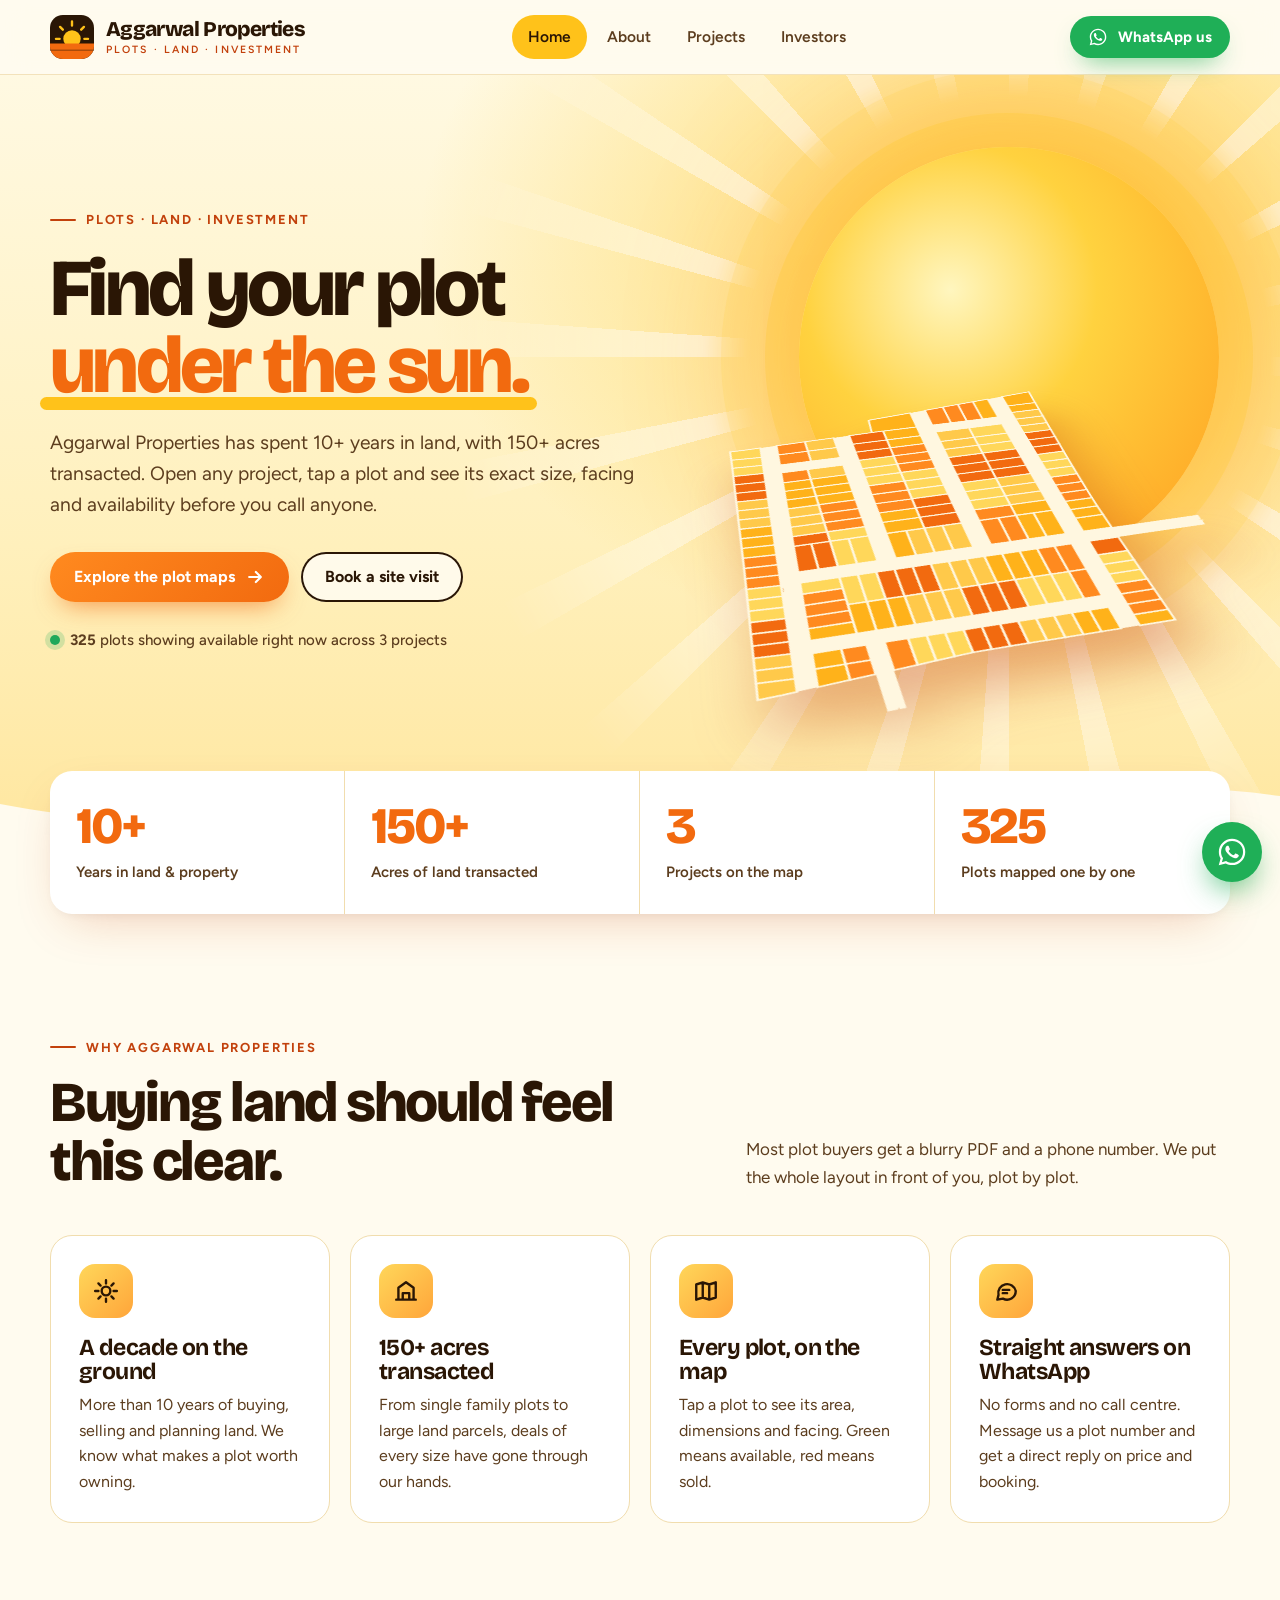
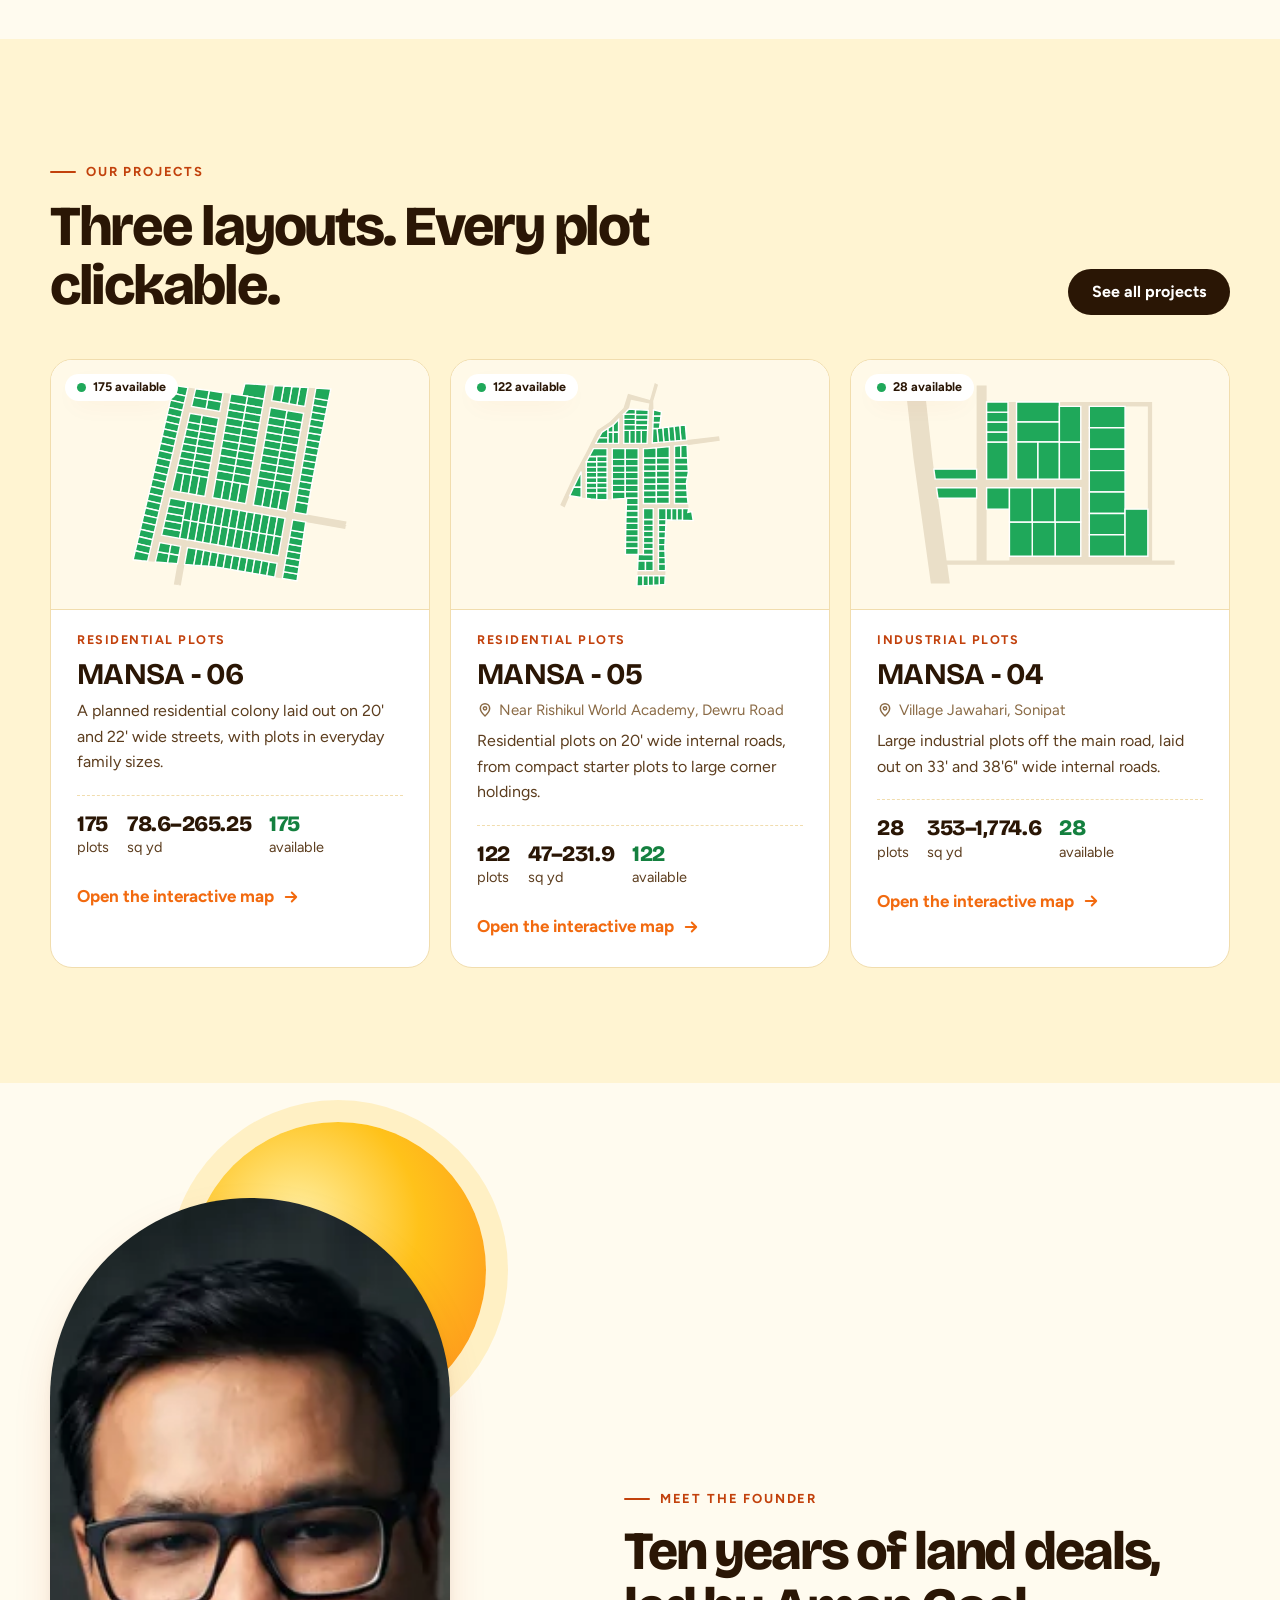
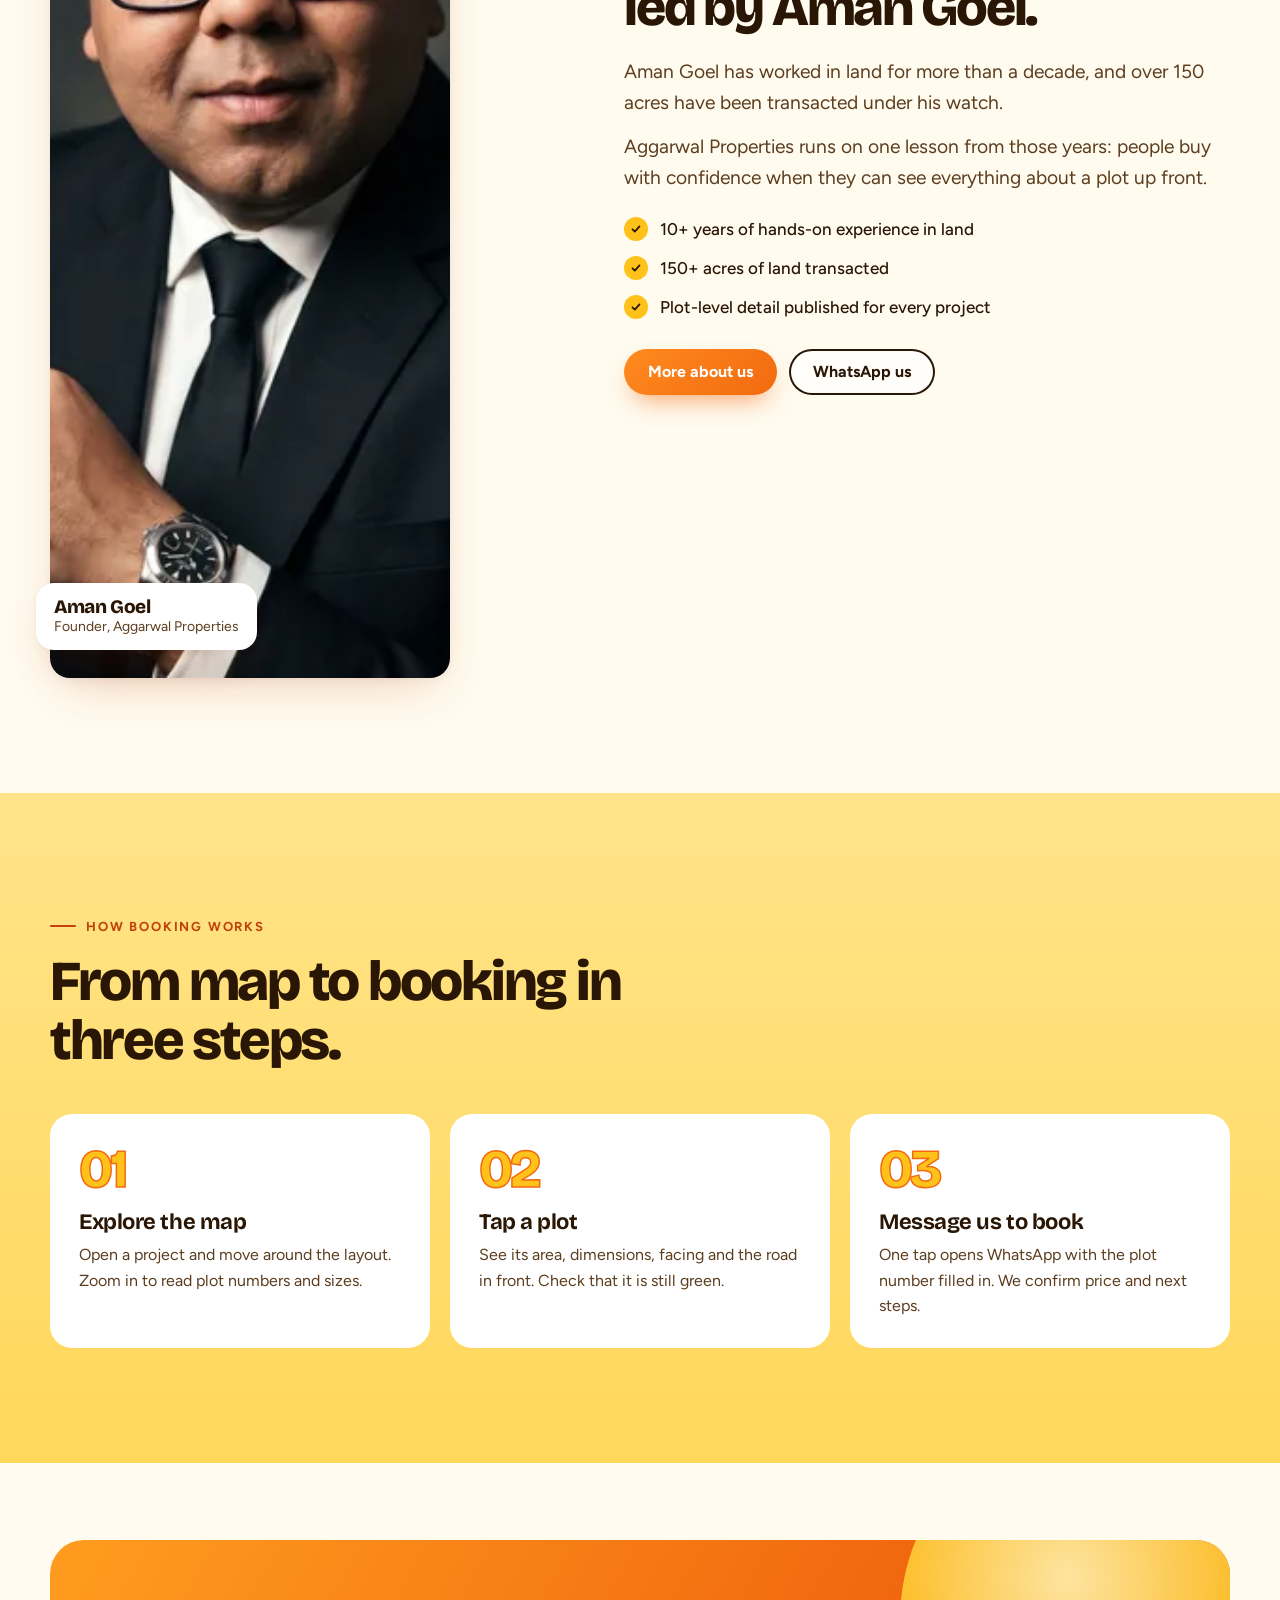
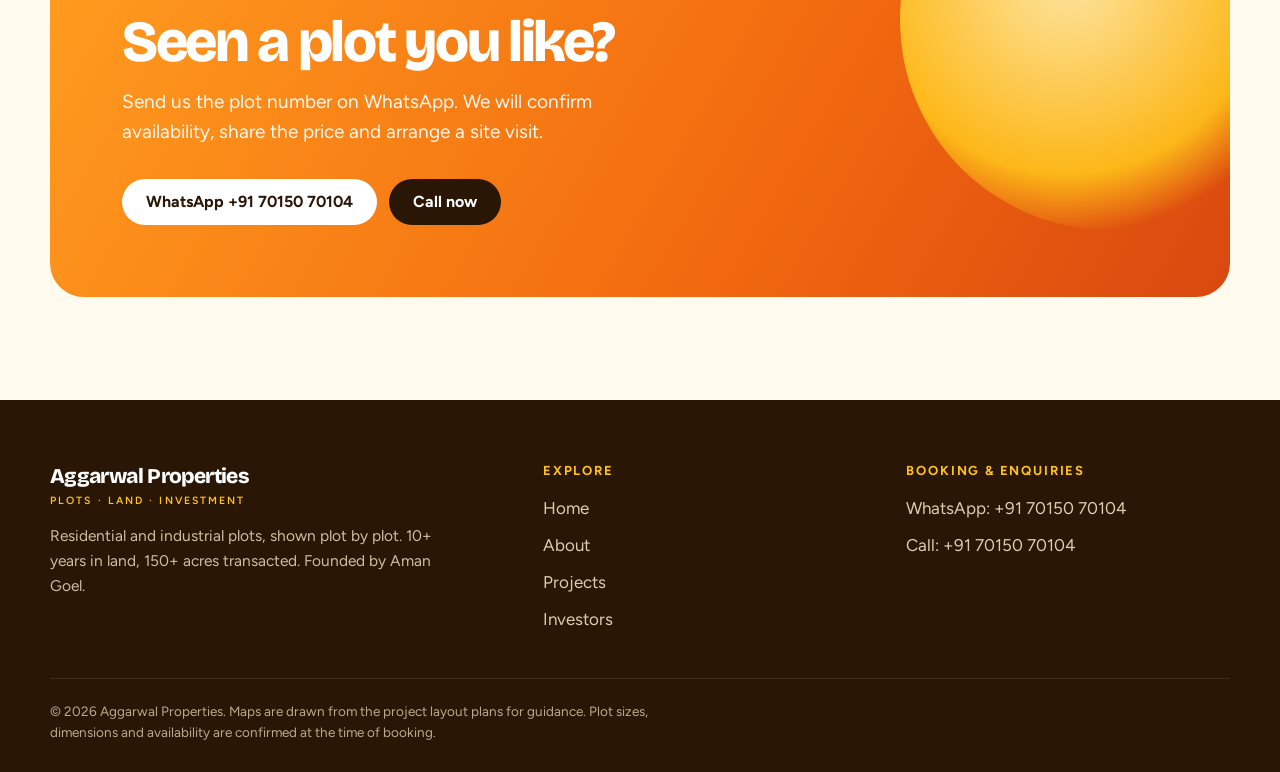
==== index.html @ f1753a27 "Add a CMS for marking plots sold or available The sold list moves from data/status.js to data/status" ====
<!doctype html>
<html lang="en" class="no-js">
<head>
<meta charset="utf-8">
<meta name="viewport" content="width=device-width, initial-scale=1">
<title>Aggarwal Properties — Plots &amp; Land | 10+ Years, 150+ Acres Transacted</title>
<meta name="description" content="Aggarwal Properties, founded by Aman Goel: 10+ years in land and 150+ acres transacted. Explore residential and industrial plots on live interactive maps and book on WhatsApp.">
<link rel="canonical" href="https://zeus-shourya.github.io/aggarwal-properties/">
<meta property="og:type" content="website">
<meta property="og:site_name" content="Aggarwal Properties">
<meta property="og:title" content="Aggarwal Properties — Plots &amp; Land">
<meta property="og:description" content="10+ years in land. 150+ acres transacted. See every plot on an interactive map — green is available, red is sold.">
<meta property="og:url" content="https://zeus-shourya.github.io/aggarwal-properties/">
<meta property="og:image" content="https://zeus-shourya.github.io/aggarwal-properties/assets/img/og.png">
<meta name="twitter:card" content="summary_large_image">
<meta name="theme-color" content="#FFC21A">
<link rel="icon" href="assets/img/favicon.svg" type="image/svg+xml">
<link rel="preconnect" href="https://fonts.googleapis.com">
<link rel="preconnect" href="https://fonts.gstatic.com" crossorigin>
<link href="https://fonts.googleapis.com/css2?family=Bricolage+Grotesque:opsz,wght@12..96,500..800&family=Figtree:wght@400..800&display=swap" rel="stylesheet">
<link rel="stylesheet" href="assets/css/site.css">
<script type="application/ld+json">
{"@context":"https://schema.org","@type":"RealEstateAgent","name":"Aggarwal Properties","url":"https://zeus-shourya.github.io/aggarwal-properties/","image":"https://zeus-shourya.github.io/aggarwal-properties/assets/img/og.png","telephone":"+917015070104","founder":{"@type":"Person","name":"Aman Goel"},"description":"Residential and industrial plots and land. 10+ years of experience, 150+ acres transacted."}
</script>
</head>
<body>

<header class="site-header">
  <div class="wrap nav">
    <a class="brand" href="index.html" aria-label="Aggarwal Properties — home">
      <svg viewBox="0 0 48 48" aria-hidden="true"><rect width="48" height="48" rx="14" fill="#2A1605"/><g stroke="#FFC21A" stroke-width="2.6" stroke-linecap="round"><path d="M24 7v4.500M11 13l3 3M37 13l-3 3M6.500 26h4M41.500 26h-4"/></g><circle cx="24" cy="26" r="9.500" fill="#FFC21A"/><path d="M0 31h48v3a14 14 0 0 1-14 14H14A14 14 0 0 1 0 34Z" fill="#F26A0F"/><path d="M0 38.500h48" stroke="#2A1605" stroke-width="1.600" opacity=".35"/></svg>
      <span class="brand-name">Aggarwal Properties<small>Plots &middot; Land &middot; Investment</small></span>
    </a>
    <ul class="nav-links" id="nav-links">
      <li><a href="index.html" aria-current="page">Home</a></li>
      <li><a href="about.html">About</a></li>
      <li><a href="projects.html">Projects</a></li>
      <li><a href="investors.html">Investors</a></li>
    </ul>
    <div class="nav-cta">
      <a class="btn btn-wa btn-sm" href="https://wa.me/917015070104" data-wa="Hi Aggarwal Properties, I would like to know more about your plots.">
        <span class="ico" data-icon="wa"></span>
        <span>WhatsApp<span class="long"> us</span></span>
      </a>
      <button class="nav-toggle" type="button" aria-label="Menu" aria-expanded="false" aria-controls="nav-links"><span></span></button>
    </div>
  </div>
</header>

<main>

<section class="hero">
  <div class="wrap hero-grid">
    <div>
      <span class="eyebrow">Plots &middot; Land &middot; Investment</span>
      <h1>Find your plot <em>under the sun.</em></h1>
      <p class="lead">Aggarwal Properties has spent 10+ years in land, with 150+ acres transacted. Open any project, tap a plot and see its exact size, facing and availability before you call anyone.</p>
      <div class="hero-actions">
        <a class="btn btn-sun" href="projects.html">Explore the plot maps
          <svg viewBox="0 0 24 24" fill="none" stroke="currentColor" stroke-width="2.6" stroke-linecap="round" stroke-linejoin="round" aria-hidden="true"><path d="M5 12h14M13 6l6 6-6 6"/></svg></a>
        <a class="btn btn-ghost" href="https://wa.me/917015070104" data-wa="Hi Aggarwal Properties, I would like to book a site visit.">Book a site visit</a>
      </div>
      <p class="hero-note"><i></i><span><b data-ap="available">325</b> plots showing available right now across <span data-ap="projects">3</span> projects</span></p>
    </div>
    <div class="hero-art" aria-hidden="true">
      <div class="sun"></div>
      <div class="land"><div class="land-tilt"><svg data-thumb="p1" data-tint></svg></div></div>
    </div>
  </div>
  <svg class="hero-wave" viewBox="0 0 1440 70" preserveAspectRatio="none" aria-hidden="true"><path fill="currentColor" d="M0 38c180 30 420 34 720 10S1260 8 1440 30v40H0Z"/></svg>
</section>

<section class="stats">
  <div class="wrap">
    <div class="stats-card reveal">
      <div class="stat"><b data-count="10" data-suffix="+">10+</b><span>Years in land &amp; property</span></div>
      <div class="stat"><b data-count="150" data-suffix="+">150+</b><span>Acres of land transacted</span></div>
      <div class="stat"><b data-ap="projects" data-count="3">3</b><span>Projects on the map</span></div>
      <div class="stat"><b data-ap="plots" data-count="325">325</b><span>Plots mapped one by one</span></div>
    </div>
  </div>
</section>

<section class="section">
  <div class="wrap">
    <div class="section-head reveal">
      <div><span class="eyebrow">Why Aggarwal Properties</span><h2>Buying land should feel this clear.</h2></div>
      <p>Most plot buyers get a blurry PDF and a phone number. We put the whole layout in front of you, plot by plot.</p>
    </div>
    <div class="cards cards-4">
      <article class="card reveal">
        <div class="icon"><svg viewBox="0 0 24 24" fill="none" stroke="currentColor" stroke-width="2.2" stroke-linecap="round" stroke-linejoin="round"><circle cx="12" cy="12" r="4"/><path d="M12 2v3M12 19v3M2 12h3M19 12h3M5 5l2 2M17 17l2 2M19 5l-2 2M7 17l-2 2"/></svg></div>
        <h3>A decade on the ground</h3>
        <p>More than 10 years of buying, selling and planning land. We know what makes a plot worth owning.</p>
      </article>
      <article class="card reveal">
        <div class="icon"><svg viewBox="0 0 24 24" fill="none" stroke="currentColor" stroke-width="2.2" stroke-linecap="round" stroke-linejoin="round"><path d="M3 20h18M5 20V9l7-5 7 5v11M9 20v-6h6v6"/></svg></div>
        <h3>150+ acres transacted</h3>
        <p>From single family plots to large land parcels, deals of every size have gone through our hands.</p>
      </article>
      <article class="card reveal">
        <div class="icon"><svg viewBox="0 0 24 24" fill="none" stroke="currentColor" stroke-width="2.2" stroke-linecap="round" stroke-linejoin="round"><path d="M3 6l6-2 6 2 6-2v14l-6 2-6-2-6 2zM9 4v14M15 6v14"/></svg></div>
        <h3>Every plot, on the map</h3>
        <p>Tap a plot to see its area, dimensions and facing. Green means available, red means sold.</p>
      </article>
      <article class="card reveal">
        <div class="icon"><svg viewBox="0 0 24 24" fill="none" stroke="currentColor" stroke-width="2.2" stroke-linecap="round" stroke-linejoin="round"><path d="M21 12a8 8 0 0 1-11.800 7L4 20l1.100-4.400A8 8 0 1 1 21 12Z"/><path d="M9 11h6M9 14h4"/></svg></div>
        <h3>Straight answers on WhatsApp</h3>
        <p>No forms and no call centre. Message us a plot number and get a direct reply on price and booking.</p>
      </article>
    </div>
  </div>
</section>

<section class="section band-cream" id="projects">
  <div class="wrap">
    <div class="section-head reveal">
      <div><span class="eyebrow">Our projects</span><h2>Three layouts. Every plot clickable.</h2></div>
      <a class="btn btn-ink" href="projects.html">See all projects</a>
    </div>
    <div class="cards cards-3" data-project-cards>
      <noscript><p>Please enable JavaScript to see the project maps, or <a href="https://wa.me/917015070104">message us on WhatsApp</a>.</p></noscript>
    </div>
  </div>
</section>

<section class="section">
  <div class="wrap founder">
    <div class="portrait reveal">
      <img src="assets/img/founder.webp" srcset="assets/img/founder-480.webp 480w, assets/img/founder.webp 900w" sizes="(max-width: 860px) 86vw, 440px" width="900" height="1080" alt="Aman Goel, founder of Aggarwal Properties" loading="lazy">
      <div class="portrait-tag"><b>Aman Goel</b>Founder, Aggarwal Properties</div>
    </div>
    <div class="reveal">
      <span class="eyebrow">Meet the founder</span>
      <h2>Ten years of land deals, led by Aman Goel.</h2>
      <p class="lead">Aman Goel has worked in land for more than a decade, and over 150 acres have been transacted under his watch.</p>
      <p class="lead" style="margin-top:14px">Aggarwal Properties runs on one lesson from those years: people buy with confidence when they can see everything about a plot up front.</p>
      <ul class="ticks">
        <li>10+ years of hands-on experience in land</li>
        <li>150+ acres of land transacted</li>
        <li>Plot-level detail published for every project</li>
      </ul>
      <div class="hero-actions">
        <a class="btn btn-sun" href="about.html">More about us</a>
        <a class="btn btn-ghost" href="https://wa.me/917015070104" data-wa="Hi Aggarwal Properties, I would like to talk about buying a plot.">WhatsApp us</a>
      </div>
    </div>
  </div>
</section>

<section class="section band-sun">
  <div class="wrap">
    <div class="section-head reveal">
      <div><span class="eyebrow">How booking works</span><h2>From map to booking in three steps.</h2></div>
    </div>
    <div class="steps">
      <div class="step reveal"><h3>Explore the map</h3><p>Open a project and move around the layout. Zoom in to read plot numbers and sizes.</p></div>
      <div class="step reveal"><h3>Tap a plot</h3><p>See its area, dimensions, facing and the road in front. Check that it is still green.</p></div>
      <div class="step reveal"><h3>Message us to book</h3><p>One tap opens WhatsApp with the plot number filled in. We confirm price and next steps.</p></div>
    </div>
  </div>
</section>

<section class="section-tight" style="padding-bottom:0">
  <div class="wrap">
    <div class="cta reveal">
      <h2>Seen a plot you like?</h2>
      <p>Send us the plot number on WhatsApp. We will confirm availability, share the price and arrange a site visit.</p>
      <div class="hero-actions">
        <a class="btn btn-ghost" href="https://wa.me/917015070104" data-wa="Hi Aggarwal Properties, I would like to enquire about booking a plot.">WhatsApp +91 70150 70104</a>
        <a class="btn btn-ink" href="tel:+917015070104">Call now</a>
      </div>
    </div>
  </div>
</section>

</main>

<footer class="site-footer">
  <div class="wrap">
    <div class="foot">
      <div>
        <span class="brand-name">Aggarwal Properties<small>Plots &middot; Land &middot; Investment</small></span>
        <p>Residential and industrial plots, shown plot by plot. 10+ years in land, 150+ acres transacted. Founded by Aman Goel.</p>
      </div>
      <div>
        <h4>Explore</h4>
        <ul>
          <li><a href="index.html">Home</a></li>
          <li><a href="about.html">About</a></li>
          <li><a href="projects.html">Projects</a></li>
          <li><a href="investors.html">Investors</a></li>
        </ul>
      </div>
      <div>
        <h4>Booking &amp; enquiries</h4>
        <ul>
          <li><a href="https://wa.me/917015070104" data-wa="">WhatsApp: +91 70150 70104</a></li>
          <li><a href="tel:+917015070104">Call: +91 70150 70104</a></li>
        </ul>
      </div>
    </div>
    <div class="legal">
      <p>&copy; <span data-year>2026</span> Aggarwal Properties. Maps are drawn from the project layout plans for guidance. Plot sizes, dimensions and availability are confirmed at the time of booking.</p>
    </div>
  </div>
</footer>

<a class="wa-float" href="https://wa.me/917015070104" data-wa="Hi Aggarwal Properties, I would like to enquire about a plot." aria-label="Chat on WhatsApp">
  <span class="ico" data-icon="wa"></span>
</a>

<script src="data/projects.js"></script>
<script src="assets/js/plots-data.js"></script>
<script src="assets/js/plotmap.js"></script>
<script src="assets/js/site.js"></script>
</body>
</html>
---- assets/css/site.css ----
/* Aggarwal Properties — sun theme
   Display: Bricolage Grotesque · Text: Figtree */

:root {
  --cream: #FFFBEF;
  --cream-2: #FFF4D2;
  --sun-200: #FFE48A;
  --sun-300: #FFD75A;
  --sun-400: #FFC21A;
  --orange-400: #FFA53A;
  --orange-500: #FF8A1F;
  --orange-600: #F26A0F;
  --ember: #C2410C;
  --ink: #2A1605;
  --ink-2: #5C3D1E;
  --ink-3: #8A6A45;
  --line: #F1DDAE;
  --white: #fff;
  --avail: #1FA85A;
  --avail-dark: #14803F;
  --sold: #E5484D;
  --sold-dark: #B4282D;
  --wa: #1FAF57;
  --radius: 22px;
  --radius-sm: 14px;
  --shadow: 0 18px 50px -18px rgba(194, 65, 12, .28), 0 4px 14px -6px rgba(42, 22, 5, .10);
  --shadow-sm: 0 8px 24px -12px rgba(194, 65, 12, .25);
  --display: "Bricolage Grotesque", "Trebuchet MS", system-ui, sans-serif;
  --text: "Figtree", system-ui, -apple-system, "Segoe UI", sans-serif;
  --wrap: 1180px;
}

*, *::before, *::after { box-sizing: border-box; }
html { scroll-behavior: smooth; -webkit-text-size-adjust: 100%; }
body {
  margin: 0; background: var(--cream); color: var(--ink);
  font: 400 17px/1.6 var(--text); -webkit-font-smoothing: antialiased;
}
img, svg { display: block; max-width: 100%; }
a { color: inherit; }
h1, h2, h3, h4 { font-family: var(--display); line-height: 1.05; margin: 0; letter-spacing: -.02em; font-weight: 700; }
p { margin: 0; }
button { font: inherit; color: inherit; cursor: pointer; }
:focus-visible { outline: 3px solid var(--ember); outline-offset: 3px; border-radius: 6px; }

.wrap { width: min(var(--wrap), 100% - 40px); margin-inline: auto; }
.eyebrow {
  display: inline-flex; align-items: center; gap: 10px; font: 700 13px/1 var(--text);
  letter-spacing: .14em; text-transform: uppercase; color: var(--ember);
}
.eyebrow::before { content: ""; width: 26px; height: 2px; background: currentColor; border-radius: 2px; }
.lead { font-size: clamp(18px, 1.5vw, 20px); color: var(--ink-2); max-width: 58ch; }
.muted { color: var(--ink-3); }

/* ── buttons ── */
.btn {
  display: inline-flex; align-items: center; justify-content: center; gap: 10px;
  padding: 15px 24px; border-radius: 999px; border: 0; text-decoration: none;
  font: 700 16px/1 var(--text); transition: transform .18s ease, box-shadow .18s ease, background .18s ease;
  white-space: nowrap;
}
.btn svg { width: 20px; height: 20px; flex: none; }
.btn:hover { transform: translateY(-2px); }
.btn-sun { background: linear-gradient(135deg, var(--orange-500), var(--orange-600)); color: #fff; box-shadow: 0 12px 26px -10px rgba(242, 106, 15, .7); }
.btn-sun:hover { box-shadow: 0 16px 30px -10px rgba(242, 106, 15, .8); }
.btn-wa { background: var(--wa); color: #fff; box-shadow: 0 12px 26px -12px rgba(31, 175, 87, .8); }
.btn-ghost { background: rgba(255, 255, 255, .7); color: var(--ink); box-shadow: inset 0 0 0 2px var(--ink); }
.btn-ghost:hover { background: #fff; }
.btn-ink { background: var(--ink); color: #fff; }
.btn-sm { padding: 11px 18px; font-size: 15px; }
.btn-block { width: 100%; }

/* ── header ── */
.site-header {
  position: sticky; top: 0; z-index: 50; background: rgba(255, 251, 239, .86);
  backdrop-filter: saturate(1.4) blur(14px); -webkit-backdrop-filter: saturate(1.4) blur(14px);
  border-bottom: 1px solid rgba(241, 221, 174, .8);
}
.nav { display: flex; align-items: center; justify-content: space-between; height: 74px; gap: 20px; }
.brand { display: flex; align-items: center; gap: 12px; text-decoration: none; }
.brand svg { width: 44px; height: 44px; flex: none; }
.brand-name { font: 800 21px/1 var(--display); letter-spacing: -.03em; }
.brand-name small { display: block; font: 600 10.5px/1 var(--text); letter-spacing: .2em; text-transform: uppercase; color: var(--ember); margin-top: 5px; }
.nav-links { display: flex; align-items: center; gap: 4px; list-style: none; margin: 0; padding: 0; }
.nav-links a {
  display: block; padding: 10px 16px; border-radius: 999px; text-decoration: none;
  font-weight: 600; font-size: 15.5px; color: var(--ink-2); transition: background .15s, color .15s;
}
.nav-links a:hover { background: var(--cream-2); color: var(--ink); }
.nav-links a[aria-current="page"] { background: var(--sun-400); color: var(--ink); }
.nav-cta { display: flex; align-items: center; gap: 10px; }
.nav-toggle { display: none; width: 46px; height: 46px; border-radius: 14px; border: 0; background: var(--cream-2); align-items: center; justify-content: center; }
.nav-toggle span, .nav-toggle span::before, .nav-toggle span::after { display: block; width: 20px; height: 2.5px; border-radius: 2px; background: var(--ink); position: relative; transition: transform .2s, opacity .2s; }
.nav-toggle span::before, .nav-toggle span::after { content: ""; position: absolute; left: 0; }
.nav-toggle span::before { top: -6.5px; } .nav-toggle span::after { top: 6.5px; }
.nav-open .nav-toggle span { background: transparent; }
.nav-open .nav-toggle span::before { transform: translateY(6.5px) rotate(45deg); }
.nav-open .nav-toggle span::after { transform: translateY(-6.5px) rotate(-45deg); }

@media (max-width: 860px) {
  .nav-toggle { display: inline-flex; }
  .nav-cta .btn span.long { display: none; }
  .nav-links {
    position: absolute; left: 0; right: 0; top: 74px; flex-direction: column; align-items: stretch; gap: 4px;
    background: var(--cream); padding: 12px 20px 22px; border-bottom: 1px solid var(--line);
    box-shadow: 0 30px 40px -30px rgba(42, 22, 5, .35); display: none;
  }
  .nav-open .nav-links { display: flex; }
  .nav-links a { padding: 14px 16px; font-size: 18px; }
}

@media (max-width: 520px) {
  .nav { height: 66px; gap: 10px; }
  .nav-links { top: 66px; }
  .brand { gap: 9px; min-width: 0; }
  .brand svg { width: 38px; height: 38px; }
  .brand-name { font-size: 17px; white-space: nowrap; }
  .brand-name small { display: none; }
  .nav-cta { gap: 8px; }
  .nav-cta .btn { padding: 0; width: 44px; height: 44px; }
  .nav-cta .btn > span { display: none; }
  .nav-toggle { width: 44px; height: 44px; }
}

/* ── hero ── */
.hero {
  position: relative; overflow: hidden; isolation: isolate;
  background:
    radial-gradient(900px 620px at 82% 22%, rgba(255, 215, 90, .95) 0%, rgba(255, 215, 90, .45) 38%, rgba(255, 215, 90, 0) 70%),
    linear-gradient(180deg, #FFF9E2 0%, #FFF0BC 62%, #FFE7A0 100%);
}
.hero-grid { display: grid; grid-template-columns: 1.02fr .98fr; gap: 30px; align-items: center; padding: 64px 0 120px; min-height: min(760px, 92vh); }
.hero h1 { font-size: clamp(44px, 6.3vw, 88px); font-weight: 800; letter-spacing: -.045em; line-height: .95; margin: 22px 0 24px; }
.hero h1 em { font-style: normal; color: var(--orange-600); position: relative; white-space: nowrap; }
.hero h1 em::after { content: ""; position: absolute; left: -2%; right: -2%; bottom: .04em; height: .16em; background: var(--sun-400); border-radius: 99px; z-index: -1; }
.hero-actions { display: flex; flex-wrap: wrap; gap: 12px; margin-top: 32px; }
.hero-note { display: flex; align-items: center; gap: 10px; margin-top: 26px; font-size: 15px; color: var(--ink-2); font-weight: 500; }
.hero-note i { width: 10px; height: 10px; border-radius: 50%; background: var(--avail); box-shadow: 0 0 0 5px rgba(31, 168, 90, .2); flex: none; }

.hero-art { position: relative; height: 560px; }
.sun {
  position: absolute; right: 2%; top: 0; width: min(420px, 78%); aspect-ratio: 1; border-radius: 50%;
  background: radial-gradient(circle at 36% 34%, #FFF6BF 0%, #FFD23F 38%, #FF9D1F 100%);
  box-shadow: 0 0 0 34px rgba(255, 194, 26, .22), 0 0 0 78px rgba(255, 194, 26, .12), 0 0 140px 30px rgba(255, 138, 31, .45);
}
.sun::before {
  content: ""; position: absolute; inset: -85%; border-radius: 50%; z-index: -1;
  background: repeating-conic-gradient(from 0deg, rgba(255, 255, 255, .55) 0 4deg, rgba(255, 255, 255, 0) 4deg 15deg);
  -webkit-mask: radial-gradient(circle closest-side, transparent 0 46%, #000 54%, transparent 100%);
          mask: radial-gradient(circle closest-side, transparent 0 46%, #000 54%, transparent 100%);
  animation: spin 120s linear infinite;
}
@keyframes spin { to { transform: rotate(360deg); } }
.land {
  position: absolute; left: -12%; right: -10%; bottom: -70px; height: 500px; perspective: 1300px; pointer-events: none;
}
.land-tilt {
  position: absolute; inset: 0; transform: rotateX(56deg) rotateZ(-24deg); transform-style: preserve-3d;
  filter: drop-shadow(0 50px 30px rgba(194, 65, 12, .35));
  animation: float 9s ease-in-out infinite;
}
@keyframes float { 50% { transform: rotateX(56deg) rotateZ(-24deg) translateZ(18px); } }
.land svg { width: 100%; height: 100%; overflow: visible; }
.land .road { fill: #FFF7E0; }
.land .plot { stroke: #FFF7E0; stroke-width: 2.2; }
.land .t0 { fill: #FFB21A; } .land .t1 { fill: #FF8A1F; } .land .t2 { fill: #FFD75A; } .land .t3 { fill: #F26A0F; } .land .t4 { fill: #FFC94A; }

.hero-wave { position: absolute; left: 0; right: 0; bottom: -1px; height: 70px; width: 100%; color: var(--cream); }

@media (max-width: 960px) {
  .hero-grid { grid-template-columns: 1fr; padding: 44px 0 90px; min-height: 0; gap: 0; }
  .hero-art { height: 330px; margin-top: 26px; }
  .sun { width: 250px; right: 6%; }
  .land { height: 250px; left: -8%; right: -8%; }
}

/* ── stats ── */
.stats { position: relative; z-index: 2; margin-top: -64px; }
.stats-card {
  display: grid; grid-template-columns: repeat(4, 1fr); background: #fff; border-radius: var(--radius);
  box-shadow: var(--shadow); overflow: hidden;
}
.stat { padding: 30px 26px; border-right: 1px solid var(--line); }
.stat:last-child { border-right: 0; }
.stat b { display: block; font: 800 clamp(34px, 4vw, 52px)/1 var(--display); letter-spacing: -.04em; color: var(--orange-600); }
.stat span { display: block; margin-top: 8px; font-weight: 600; color: var(--ink-2); font-size: 15px; }
@media (max-width: 760px) {
  .stats-card { grid-template-columns: 1fr 1fr; }
  .stat { padding: 22px 20px; }
  .stat:nth-child(2) { border-right: 0; }
  .stat:nth-child(-n+2) { border-bottom: 1px solid var(--line); }
}

/* ── sections ── */
.section { padding: clamp(70px, 9vw, 120px) 0; }
.section-tight { padding: clamp(50px, 6vw, 80px) 0; }
.section-head { display: flex; justify-content: space-between; align-items: end; gap: 30px; margin-bottom: 44px; flex-wrap: wrap; }
.section-head h2, .h2 { font-size: clamp(34px, 4.4vw, 58px); font-weight: 800; letter-spacing: -.04em; margin-top: 16px; max-width: 17ch; }
.section-head p { max-width: 44ch; color: var(--ink-2); }
.band-cream { background: var(--cream-2); }
.band-sun { background: linear-gradient(180deg, #FFE48A, #FFD75A); }

.cards { display: grid; gap: 20px; }
.cards-4 { grid-template-columns: repeat(4, 1fr); }
.cards-3 { grid-template-columns: repeat(3, 1fr); }
.cards-2 { grid-template-columns: repeat(2, 1fr); }
@media (max-width: 980px) { .cards-4 { grid-template-columns: 1fr 1fr; } .cards-3 { grid-template-columns: 1fr; } }
@media (max-width: 640px) { .cards-4, .cards-2 { grid-template-columns: 1fr; } }

.card {
  background: #fff; border-radius: var(--radius); padding: 28px; border: 1px solid var(--line);
  transition: transform .2s ease, box-shadow .2s ease;
}
.card:hover { transform: translateY(-4px); box-shadow: var(--shadow); }
.card h3 { font-size: 23px; margin: 18px 0 8px; letter-spacing: -.025em; }
.card p { color: var(--ink-2); font-size: 16px; }
.icon {
  width: 54px; height: 54px; border-radius: 16px; display: grid; place-items: center;
  background: linear-gradient(135deg, var(--sun-300), var(--orange-400)); color: var(--ink);
}
.icon svg { width: 26px; height: 26px; }

/* ── project cards ── */
.pcard { display: flex; flex-direction: column; padding: 0; overflow: hidden; text-decoration: none; }
.pcard-map { background: #FFF9E8; border-bottom: 1px solid var(--line); height: 250px; padding: 16px; position: relative; }
.pcard-map svg { width: 100%; height: 100%; }
.pcard-body { padding: 24px 26px 26px; display: flex; flex-direction: column; gap: 6px; flex: 1; }
.pcard-type { font: 700 12.5px/1 var(--text); letter-spacing: .12em; text-transform: uppercase; color: var(--ember); }
.pcard h3 { font-size: 30px; margin: 6px 0 2px; }
.pcard-loc { color: var(--ink-3); font-size: 15px; display: flex; gap: 6px; align-items: center; }
.pcard-loc svg { width: 16px; height: 16px; flex: none; }
.pcard-facts { display: flex; gap: 18px; flex-wrap: wrap; margin-top: 14px; padding-top: 16px; border-top: 1px dashed var(--line); font-size: 14.5px; color: var(--ink-2); }
.pcard-facts b { display: block; font: 800 22px/1.1 var(--display); color: var(--ink); letter-spacing: -.02em; }
.pcard-facts .ok b { color: var(--avail-dark); }
.pcard-go { margin-top: 18px; font-weight: 700; color: var(--orange-600); display: inline-flex; gap: 8px; align-items: center; }
.pcard-go svg { width: 18px; height: 18px; transition: transform .2s; }
.pcard:hover .pcard-go svg { transform: translateX(5px); }
.pill { position: absolute; top: 14px; left: 14px; background: #fff; border-radius: 999px; padding: 7px 12px; font: 700 12.5px/1 var(--text); box-shadow: var(--shadow-sm); display: flex; gap: 7px; align-items: center; }
.pill i { width: 9px; height: 9px; border-radius: 50%; background: var(--avail); }

/* ── founder ── */
.founder { display: grid; grid-template-columns: .82fr 1fr; gap: clamp(30px, 6vw, 80px); align-items: center; }
.portrait { position: relative; max-width: 400px; }
.portrait::before {
  content: ""; position: absolute; inset: -7% -9% auto auto; width: 74%; aspect-ratio: 1; border-radius: 50%;
  background: radial-gradient(circle at 36% 34%, #FFF1A8, var(--sun-400) 45%, var(--orange-500));
  box-shadow: 0 0 0 22px rgba(255, 194, 26, .2); z-index: 0;
}
.portrait img { position: relative; z-index: 1; width: 100%; aspect-ratio: 5 / 6; object-fit: cover; object-position: 50% 0; border-radius: 220px 220px var(--radius) var(--radius); box-shadow: var(--shadow); }
.portrait-tag {
  position: absolute; z-index: 2; left: -14px; bottom: 28px; background: #fff; border-radius: 18px; padding: 14px 18px;
  box-shadow: var(--shadow); font-size: 14px; color: var(--ink-2); line-height: 1.3;
}
.portrait-tag b { display: block; font: 800 19px/1.1 var(--display); color: var(--ink); letter-spacing: -.02em; }
.founder h2 { font-size: clamp(34px, 4.2vw, 54px); font-weight: 800; letter-spacing: -.04em; margin: 16px 0 20px; }
.founder p + p { margin-top: 14px; }
.founder .hero-actions { margin-top: 28px; }
.ticks { list-style: none; padding: 0; margin: 22px 0 0; display: grid; gap: 12px; }
.ticks li { display: flex; gap: 12px; align-items: flex-start; font-weight: 500; }
.ticks li::before { content: ""; flex: none; width: 24px; height: 24px; margin-top: 1px; border-radius: 50%; background: var(--sun-400) url("data:image/svg+xml,%3Csvg xmlns='http://www.w3.org/2000/svg' viewBox='0 0 24 24' fill='none' stroke='%232A1605' stroke-width='3' stroke-linecap='round' stroke-linejoin='round'%3E%3Cpath d='M6 12.5l4 4 8-9'/%3E%3C/svg%3E") center/14px no-repeat; }
@media (max-width: 860px) { .founder { grid-template-columns: 1fr; } .portrait { margin-inline: auto; width: min(360px, 86%); } }

/* ── steps ── */
.steps { display: grid; grid-template-columns: repeat(3, 1fr); gap: 20px; counter-reset: step; }
.steps.four { grid-template-columns: repeat(4, 1fr); }
.step { background: #fff; border-radius: var(--radius); padding: 28px; position: relative; border: 1px solid rgba(255, 255, 255, .6); }
.step::before { counter-increment: step; content: "0" counter(step); font: 800 54px/1 var(--display); letter-spacing: -.05em; color: var(--sun-400); -webkit-text-stroke: 1.5px var(--orange-600); }
.step h3 { font-size: 22px; margin: 14px 0 8px; }
.step p { color: var(--ink-2); font-size: 16px; }
@media (max-width: 980px) { .steps.four { grid-template-columns: 1fr 1fr; } }
@media (max-width: 760px) { .steps, .steps.four { grid-template-columns: 1fr; } }

/* ── CTA ── */
.cta {
  position: relative; overflow: hidden; border-radius: 34px; padding: clamp(40px, 6vw, 72px);
  background: linear-gradient(120deg, #FF9D1F 0%, #F26A0F 60%, #D9480F 100%); color: #fff; isolation: isolate;
}
.cta::before { content: ""; position: absolute; right: -90px; top: -130px; width: 420px; aspect-ratio: 1; border-radius: 50%; background: radial-gradient(circle at 40% 40%, #FFF3B0, #FFC21A 55%, rgba(255, 194, 26, 0) 72%); z-index: -1; opacity: .9; }
.cta h2 { font-size: clamp(32px, 4.6vw, 58px); font-weight: 800; letter-spacing: -.04em; max-width: 16ch; }
.cta p { margin-top: 14px; max-width: 46ch; font-size: 19px; opacity: .95; }
.cta .hero-actions .btn-ghost { background: #fff; box-shadow: none; }

/* ── page hero (inner pages) ── */
.page-hero {
  position: relative; overflow: hidden; padding: clamp(46px, 6vw, 84px) 0 clamp(40px, 5vw, 64px);
  background: radial-gradient(520px 420px at 92% -10%, #FFD75A 0%, rgba(255, 215, 90, .5) 45%, rgba(255, 215, 90, 0) 72%), linear-gradient(180deg, #FFF9E2, #FFF2C4);
}
.page-hero h1 { font-size: clamp(40px, 5.6vw, 76px); font-weight: 800; letter-spacing: -.045em; margin: 18px 0 18px; max-width: 16ch; }
.page-hero.compact { padding: 34px 0 30px; }
.page-hero.compact h1 { font-size: clamp(34px, 4.2vw, 54px); margin: 12px 0 10px; max-width: none; }

/* ── projects page ── */
.ptabs { display: grid; grid-template-columns: repeat(3, 1fr); gap: 12px; margin-top: 26px; }
.ptab {
  text-align: left; background: rgba(255, 255, 255, .75); border: 2px solid transparent; border-radius: 18px; padding: 16px 18px;
  transition: background .15s, border-color .15s, transform .15s; box-shadow: 0 0 0 1px var(--line);
}
.ptab:hover { transform: translateY(-2px); background: #fff; }
.ptab[aria-selected="true"] { background: #fff; border-color: var(--orange-600); box-shadow: var(--shadow-sm); }
.ptab b { display: block; font: 800 21px/1.1 var(--display); letter-spacing: -.03em; }
.ptab span { display: block; font-size: 14px; color: var(--ink-3); margin-top: 4px; }
.ptab em { font-style: normal; color: var(--avail-dark); font-weight: 700; }
@media (max-width: 640px) { .ptabs { gap: 8px; } .ptab { padding: 12px; } .ptab b { font-size: 17px; } .ptab span { font-size: 12.5px; } }

.mapwrap { display: grid; grid-template-columns: minmax(0, 1fr) 360px; gap: 20px; align-items: start; padding: 28px 0 0; }
.mapcard { background: #fff; border-radius: var(--radius); border: 1px solid var(--line); box-shadow: var(--shadow-sm); overflow: hidden; }
.maptools { display: flex; gap: 10px; align-items: center; padding: 12px 14px; border-bottom: 1px solid var(--line); flex-wrap: wrap; }
.search { position: relative; flex: 1 1 170px; max-width: 240px; }
.search input {
  width: 100%; height: 42px; border-radius: 999px; border: 1.5px solid var(--line); padding: 0 16px 0 40px; font: 500 15px var(--text);
  background: var(--cream) url("data:image/svg+xml,%3Csvg xmlns='http://www.w3.org/2000/svg' viewBox='0 0 24 24' fill='none' stroke='%238A6A45' stroke-width='2.4' stroke-linecap='round'%3E%3Ccircle cx='11' cy='11' r='7'/%3E%3Cpath d='M20 20l-3.5-3.5'/%3E%3C/svg%3E") 14px center/18px no-repeat; color: var(--ink);
}
.search input:focus { outline: 0; border-color: var(--orange-500); background-color: #fff; }
.chips { display: flex; gap: 6px; flex-wrap: wrap; }
.chip {
  height: 42px; padding: 0 15px; border-radius: 999px; border: 1.5px solid var(--line); background: #fff; font: 600 14.5px var(--text);
  display: inline-flex; align-items: center; gap: 8px; color: var(--ink-2);
}
.chip i { width: 11px; height: 11px; border-radius: 3px; }
.chip i.g { background: var(--avail); } .chip i.r { background: var(--sold); }
.chip[aria-pressed="true"] { background: var(--ink); border-color: var(--ink); color: #fff; }
.chip b { font-weight: 800; }

.stage { position: relative; height: min(70vh, 720px); background: #FFFDF6; background-image: radial-gradient(rgba(194, 65, 12, .09) 1.2px, transparent 1.3px); background-size: 22px 22px; overflow: hidden; touch-action: pan-y; cursor: grab; user-select: none; -webkit-user-select: none; }
.stage.zoomed { touch-action: none; }
.stage.dragging { cursor: grabbing; }
.stage svg { width: 100%; height: 100%; }
.vp { transform-origin: 0 0; transition: transform .32s cubic-bezier(.2, .8, .2, 1); }
.dragging .vp { transition: none; }
.road { fill: #EADFC8; }
.road-label { fill: #9B8259; font: 600 10px var(--text); letter-spacing: .06em; text-anchor: middle; dominant-baseline: central; pointer-events: none; }
.plot { stroke: #fff; stroke-width: 1.4; cursor: pointer; transition: fill .15s, opacity .2s; vector-effect: non-scaling-stroke; }
.plot.avail { fill: var(--avail); }
.plot.avail:hover { fill: #35C673; }
.plot.sold { fill: var(--sold); }
.plot.sold:hover { opacity: .88; }
.plot.sel { stroke: var(--ink); stroke-width: 3.2; }
.num { fill: #fff; font: 700 10px var(--text); text-anchor: middle; dominant-baseline: central; pointer-events: none; }
.num .ar { font-weight: 500; opacity: 0; transition: opacity .2s; }
.z2 .num .ar { opacity: .92; }
.f-avail .plot.sold, .f-sold .plot.avail { opacity: .16; }
.f-avail .num.s, .f-sold .num.a { opacity: .25; }

.zoomer { position: absolute; right: 14px; bottom: 14px; display: grid; gap: 6px; }
.zoomer button { width: 44px; height: 44px; border-radius: 14px; border: 1px solid var(--line); background: #fff; font: 700 22px/1 var(--display); box-shadow: var(--shadow-sm); display: grid; place-items: center; }
.zoomer button:hover { background: var(--sun-200); }
.zoomer svg { width: 20px; height: 20px; }
.compass { position: absolute; left: 14px; top: 14px; width: 64px; height: 64px; background: rgba(255, 255, 255, .92); border-radius: 50%; box-shadow: var(--shadow-sm); border: 1px solid var(--line); pointer-events: none; }
.legend { position: absolute; left: 14px; bottom: 14px; background: rgba(255, 255, 255, .94); border: 1px solid var(--line); border-radius: 14px; padding: 10px 14px; display: flex; gap: 16px; font: 600 13.5px var(--text); box-shadow: var(--shadow-sm); pointer-events: none; }
.legend span { display: flex; align-items: center; gap: 7px; }
.legend i { width: 14px; height: 14px; border-radius: 4px; }
.legend i.g { background: var(--avail); }
.legend i.r { background: repeating-linear-gradient(45deg, var(--sold) 0 4px, var(--sold-dark) 4px 6px); }
.tip { position: absolute; z-index: 5; pointer-events: none; background: var(--ink); color: #fff; padding: 8px 12px; border-radius: 10px; font: 600 13.5px/1.3 var(--text); transform: translate(-50%, calc(-100% - 14px)); white-space: nowrap; opacity: 0; transition: opacity .12s; }
.tip.on { opacity: 1; }
.tip small { display: block; font-weight: 500; opacity: .8; }
.hint { position: absolute; inset: 0; display: grid; place-items: center; background: rgba(42, 22, 5, .45); color: #fff; font: 700 18px var(--text); opacity: 0; pointer-events: none; transition: opacity .25s; }
.hint.on { opacity: 1; }

/* detail panel */
.panel { background: #fff; border-radius: var(--radius); border: 1px solid var(--line); box-shadow: var(--shadow-sm); padding: 24px; position: sticky; top: 94px; }
.panel-empty { text-align: center; padding: 26px 6px; color: var(--ink-2); }
.panel-empty svg { width: 76px; height: 76px; margin: 0 auto 16px; }
.panel-empty b { display: block; font: 800 22px/1.15 var(--display); color: var(--ink); margin-bottom: 8px; letter-spacing: -.02em; }
.panel-top { display: flex; justify-content: space-between; align-items: flex-start; gap: 10px; }
.panel-top small { font: 700 12px/1 var(--text); letter-spacing: .12em; text-transform: uppercase; color: var(--ink-3); }
.panel h2 { font-size: 40px; font-weight: 800; letter-spacing: -.04em; margin-top: 6px; }
.badge { display: inline-flex; align-items: center; gap: 7px; padding: 8px 13px; border-radius: 999px; font: 800 13px/1 var(--text); letter-spacing: .05em; text-transform: uppercase; white-space: nowrap; }
.badge::before { content: ""; width: 9px; height: 9px; border-radius: 50%; background: currentColor; }
.badge.ok { background: #E3F7EA; color: var(--avail-dark); }
.badge.no { background: #FDE8E8; color: var(--sold-dark); }
.specs { margin: 20px 0 0; display: grid; gap: 0; }
.specs div { display: grid; grid-template-columns: 96px 1fr; gap: 12px; padding: 13px 0; border-top: 1px solid var(--line); }
.specs dt { font-size: 14px; color: var(--ink-3); font-weight: 600; }
.specs dd { margin: 0; font-weight: 700; font-size: 16.5px; line-height: 1.35; }
.specs dd small { display: block; font-weight: 500; font-size: 14px; color: var(--ink-3); margin-top: 2px; }
.panel .btn { margin-top: 18px; }
.panel-note { font-size: 13px; color: var(--ink-3); margin-top: 14px; line-height: 1.45; }
.panel-close { display: none; }

@media (max-width: 1020px) {
  .mapwrap { grid-template-columns: 1fr; }
  .panel { position: static; }
  .stage { height: min(62vh, 560px); }
}
@media (max-width: 640px) {
  .legend { font-size: 12px; gap: 10px; padding: 8px 10px; }
  .compass { width: 52px; height: 52px; }
  .search { max-width: none; flex-basis: 100%; }
  .chip { height: 38px; padding: 0 12px; font-size: 13.5px; }
}

.pfacts { display: grid; grid-template-columns: repeat(4, 1fr); gap: 14px; margin-top: 20px; }
.pfact { background: #fff; border: 1px solid var(--line); border-radius: var(--radius-sm); padding: 18px 20px; }
.pfact b { display: block; font: 800 28px/1 var(--display); letter-spacing: -.03em; }
.pfact span { font-size: 14px; color: var(--ink-3); font-weight: 600; }
.pfact.g b { color: var(--avail-dark); } .pfact.r b { color: var(--sold-dark); }
@media (max-width: 760px) { .pfacts { grid-template-columns: 1fr 1fr; } }

.plotlist { display: grid; grid-template-columns: repeat(auto-fill, minmax(64px, 1fr)); gap: 8px; margin-top: 18px; }
.pl { height: 44px; border-radius: 12px; border: 0; font: 700 14.5px var(--text); color: #fff; background: var(--avail); transition: transform .12s; }
.pl:hover { transform: translateY(-2px); }
.pl.sold { background: repeating-linear-gradient(45deg, var(--sold) 0 5px, var(--sold-dark) 5px 7px); }
.pl.on { box-shadow: 0 0 0 3px var(--ink); }

.editbar { background: var(--ink); color: #fff; padding: 12px 0; font-weight: 600; font-size: 15px; }
.editbar .wrap { display: flex; gap: 14px; align-items: center; flex-wrap: wrap; justify-content: space-between; }
.editbar .btn { padding: 10px 16px; font-size: 14px; }

/* ── about ── */
.split { display: grid; grid-template-columns: 1fr 1fr; gap: clamp(30px, 5vw, 70px); align-items: start; }
@media (max-width: 860px) { .split { grid-template-columns: 1fr; } }
.bigstats { display: grid; grid-template-columns: 1fr 1fr; gap: 14px; }
.bigstat { background: #fff; border: 1px solid var(--line); border-radius: var(--radius); padding: 26px; }
.bigstat b { display: block; font: 800 clamp(40px, 5vw, 64px)/1 var(--display); letter-spacing: -.045em; color: var(--orange-600); }
.bigstat span { font-weight: 600; color: var(--ink-2); display: block; margin-top: 8px; }
.bigstat.sunny { background: linear-gradient(135deg, var(--sun-300), var(--orange-400)); border: 0; }
.bigstat.sunny b { color: var(--ink); }
.prose p + p { margin-top: 16px; }
.prose p { color: var(--ink-2); font-size: 18px; }

/* ── investors ── */
.table-wrap { background: #fff; border: 1px solid var(--line); border-radius: var(--radius); overflow: auto; box-shadow: var(--shadow-sm); }
table.inv { width: 100%; border-collapse: collapse; min-width: 640px; }
.inv th { text-align: left; font: 700 12.5px/1 var(--text); letter-spacing: .1em; text-transform: uppercase; color: var(--ink-3); padding: 18px 22px; background: var(--cream-2); }
.inv td { padding: 20px 22px; border-top: 1px solid var(--line); font-weight: 600; vertical-align: middle; }
.inv td b { font: 800 20px/1.1 var(--display); letter-spacing: -.02em; display: block; }
.inv td small { color: var(--ink-3); font-weight: 500; }
.inv .g { color: var(--avail-dark); } .inv .r { color: var(--sold-dark); }
.inv a { color: var(--orange-600); font-weight: 700; text-decoration: none; white-space: nowrap; }
.bar { height: 8px; border-radius: 99px; background: var(--sold); overflow: hidden; margin-top: 8px; min-width: 120px; }
.bar i { display: block; height: 100%; background: var(--avail); border-radius: 99px; }

.faq { display: grid; gap: 12px; max-width: 860px; }
.faq details { background: #fff; border: 1px solid var(--line); border-radius: 18px; padding: 0 24px; }
.faq summary { list-style: none; cursor: pointer; padding: 22px 0; font: 700 19px/1.3 var(--display); letter-spacing: -.015em; display: flex; justify-content: space-between; gap: 16px; align-items: center; }
.faq summary::-webkit-details-marker { display: none; }
.faq summary::after { content: "+"; flex: none; width: 34px; height: 34px; border-radius: 50%; background: var(--sun-400); display: grid; place-items: center; font: 700 22px/1 var(--text); transition: transform .2s; }
.faq details[open] summary::after { transform: rotate(45deg); }
.faq details p { padding: 0 0 22px; color: var(--ink-2); max-width: 70ch; }
.disclaimer { font-size: 14px; color: var(--ink-3); max-width: 80ch; margin-top: 26px; }

/* ── footer ── */
.site-footer { background: var(--ink); color: #F6E7C8; padding: 64px 0 28px; margin-top: clamp(60px, 8vw, 110px); }
.foot { display: grid; grid-template-columns: 1.4fr 1fr 1fr; gap: 40px; }
.foot h4 { font: 700 13px/1 var(--text); letter-spacing: .14em; text-transform: uppercase; color: var(--sun-400); margin-bottom: 18px; }
.foot ul { list-style: none; margin: 0; padding: 0; display: grid; gap: 10px; }
.foot a { text-decoration: none; opacity: .88; } .foot a:hover { opacity: 1; color: var(--sun-300); }
.foot .brand-name { color: #fff; } .foot .brand-name small { color: var(--sun-400); }
.foot p { opacity: .8; margin-top: 18px; max-width: 40ch; font-size: 15.5px; }
.legal { border-top: 1px solid rgba(255, 255, 255, .14); margin-top: 44px; padding-top: 22px; display: flex; justify-content: space-between; gap: 20px; flex-wrap: wrap; font-size: 13.5px; opacity: .7; }
.legal p { max-width: 74ch; }
@media (max-width: 760px) { .foot { grid-template-columns: 1fr; gap: 30px; } }

/* floating WhatsApp */
.wa-float {
  position: fixed; right: 18px; bottom: 18px; z-index: 60; width: 60px; height: 60px; border-radius: 50%; background: var(--wa); color: #fff;
  display: grid; place-items: center; box-shadow: 0 14px 30px -8px rgba(31, 175, 87, .75); transition: transform .18s;
}
.wa-float:hover { transform: scale(1.08); }
.wa-float svg { width: 32px; height: 32px; }
.wa-float::after { content: ""; position: absolute; inset: 0; border-radius: 50%; box-shadow: 0 0 0 0 rgba(31, 175, 87, .55); animation: ping 2.6s ease-out infinite; }
@keyframes ping { 70%, 100% { box-shadow: 0 0 0 20px rgba(31, 175, 87, 0); } }

/* reveal */
.reveal { opacity: 0; transform: translateY(22px); transition: opacity .7s ease, transform .7s cubic-bezier(.2, .8, .2, 1); }
.reveal.in { opacity: 1; transform: none; }
.no-js .reveal { opacity: 1; transform: none; }

@media (prefers-reduced-motion: reduce) {
  *, *::before, *::after { animation: none !important; transition: none !important; scroll-behavior: auto !important; }
  .reveal { opacity: 1; transform: none; }
}
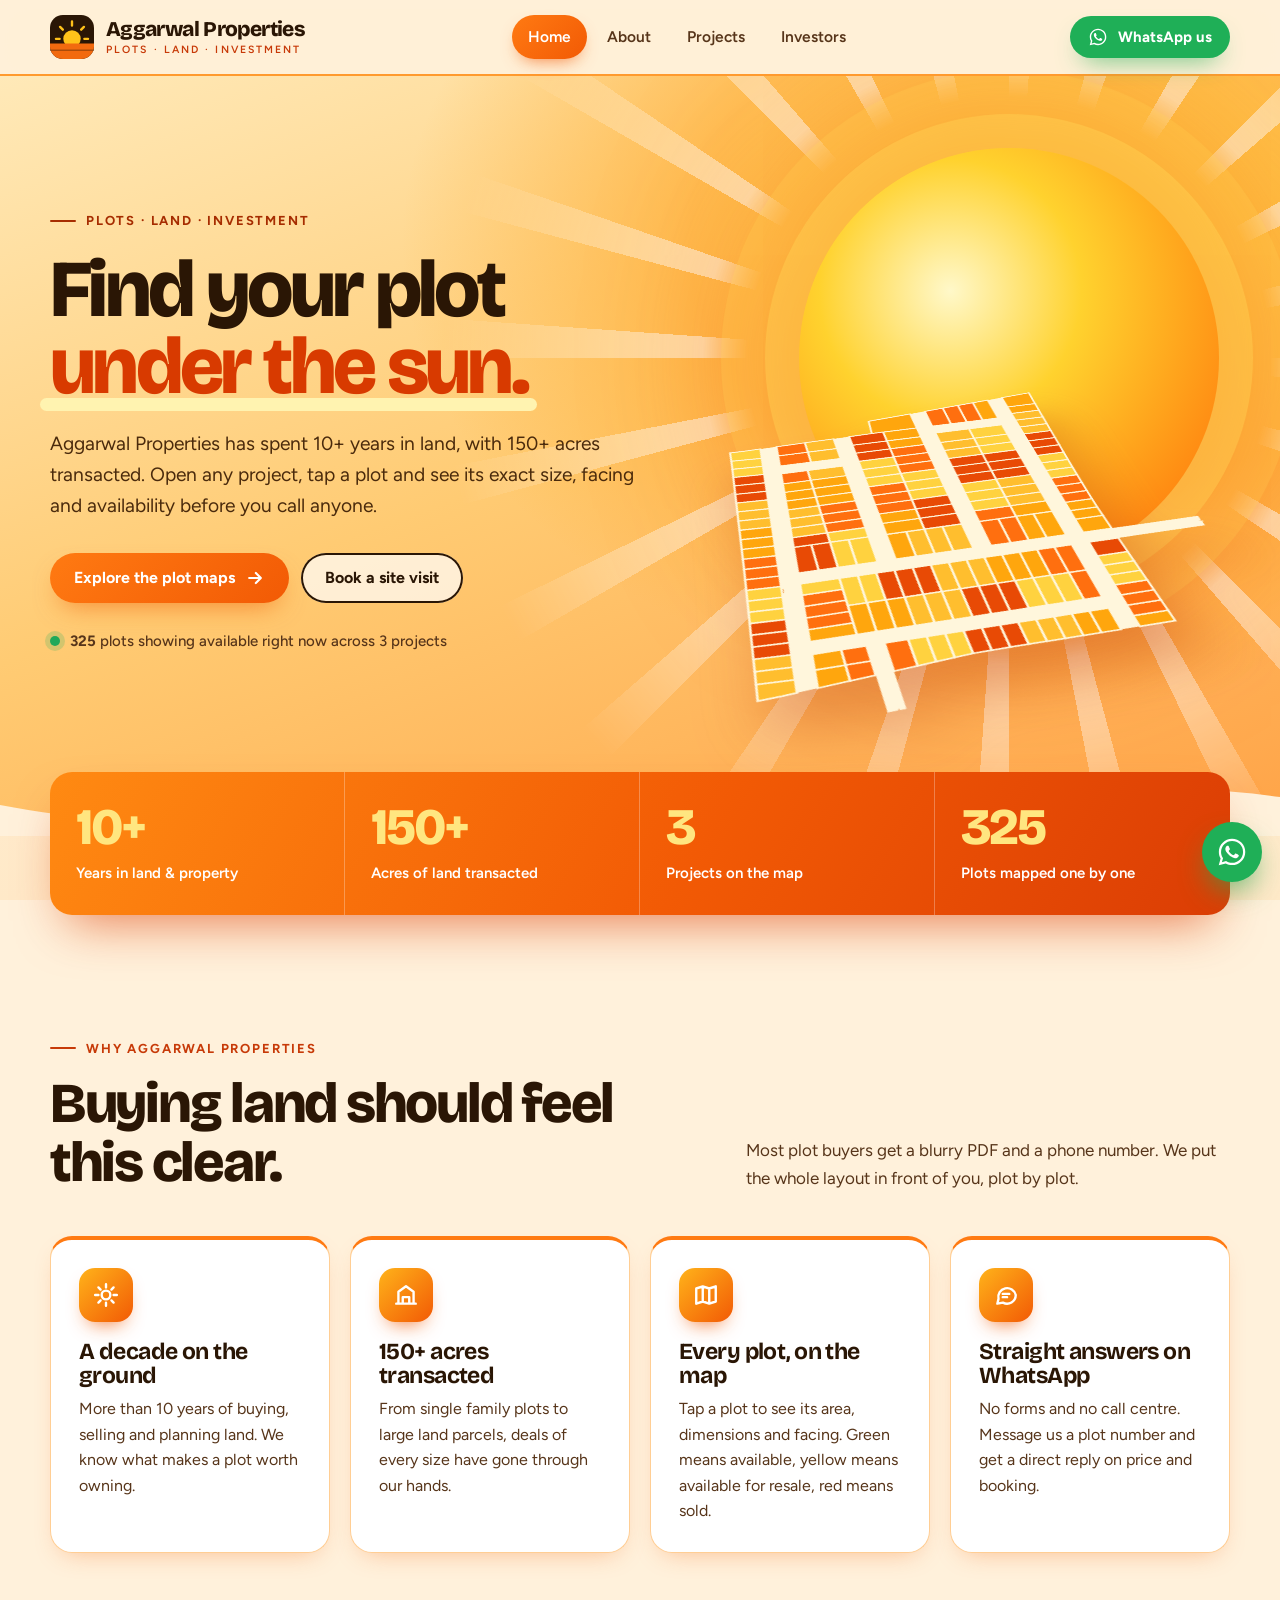
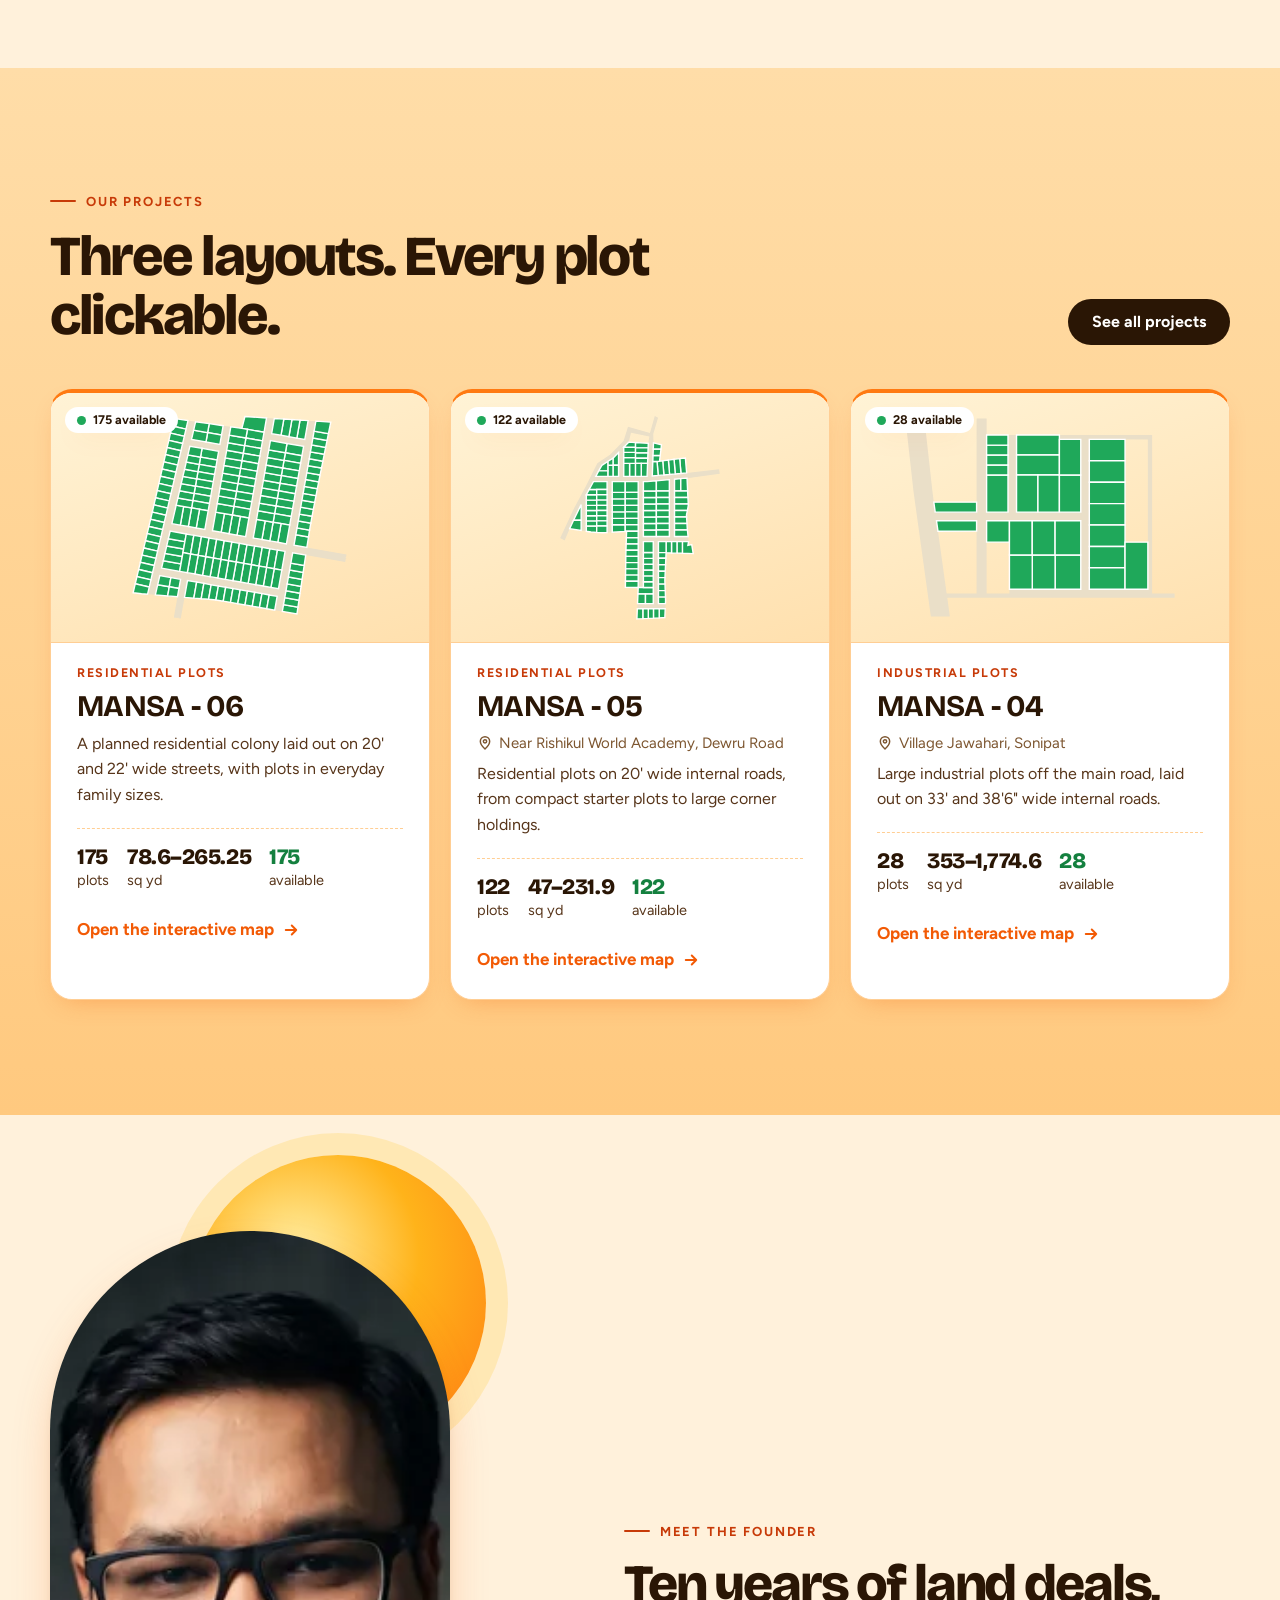
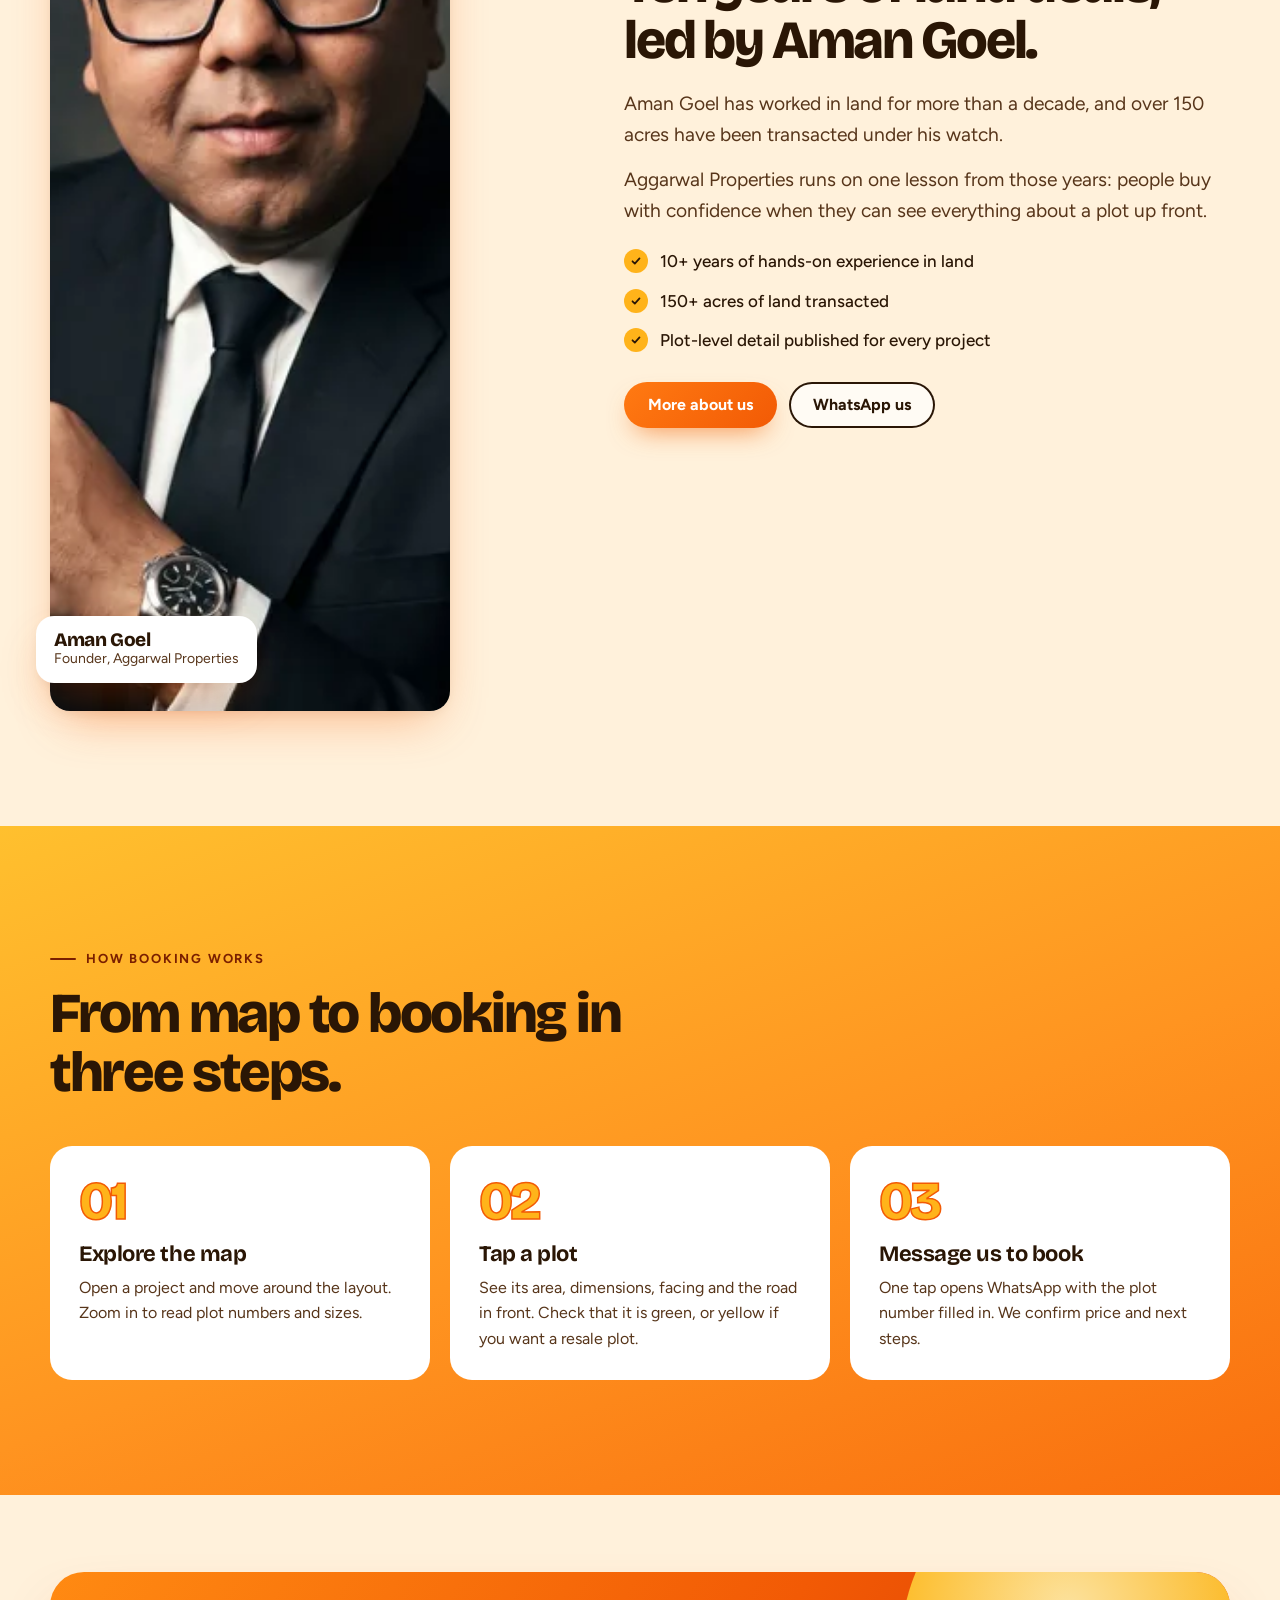
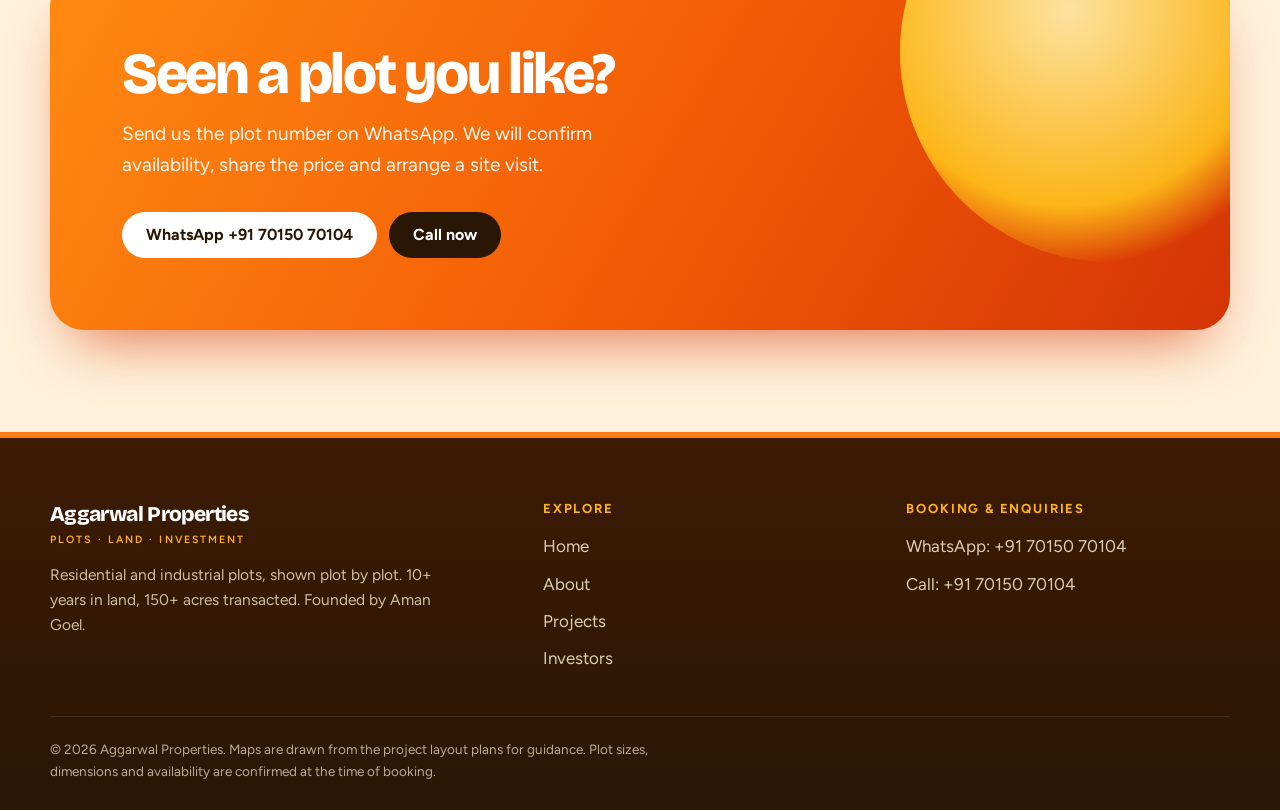
==== commit 67b08b0b: "Add a yellow "for resale" plot status and a more orange theme Plots now have three states: available" ====
--- a/index.html
+++ b/index.html
@@ -9,7 +9,7 @@
 <meta property="og:type" content="website">
 <meta property="og:site_name" content="Aggarwal Properties">
 <meta property="og:title" content="Aggarwal Properties — Plots &amp; Land">
-<meta property="og:description" content="10+ years in land. 150+ acres transacted. See every plot on an interactive map — green is available, red is sold.">
+<meta property="og:description" content="10+ years in land. 150+ acres transacted. See every plot on an interactive map — green is available, yellow is for resale, red is sold.">
 <meta property="og:url" content="https://zeus-shourya.github.io/aggarwal-properties/">
 <meta property="og:image" content="https://zeus-shourya.github.io/aggarwal-properties/assets/img/og.png">
 <meta name="twitter:card" content="summary_large_image">
@@ -101,7 +101,7 @@
       <article class="card reveal">
         <div class="icon"><svg viewBox="0 0 24 24" fill="none" stroke="currentColor" stroke-width="2.2" stroke-linecap="round" stroke-linejoin="round"><path d="M3 6l6-2 6 2 6-2v14l-6 2-6-2-6 2zM9 4v14M15 6v14"/></svg></div>
         <h3>Every plot, on the map</h3>
-        <p>Tap a plot to see its area, dimensions and facing. Green means available, red means sold.</p>
+        <p>Tap a plot to see its area, dimensions and facing. Green means available, yellow means available for resale, red means sold.</p>
       </article>
       <article class="card reveal">
         <div class="icon"><svg viewBox="0 0 24 24" fill="none" stroke="currentColor" stroke-width="2.2" stroke-linecap="round" stroke-linejoin="round"><path d="M21 12a8 8 0 0 1-11.800 7L4 20l1.100-4.400A8 8 0 1 1 21 12Z"/><path d="M9 11h6M9 14h4"/></svg></div>
@@ -155,7 +155,7 @@
     </div>
     <div class="steps">
       <div class="step reveal"><h3>Explore the map</h3><p>Open a project and move around the layout. Zoom in to read plot numbers and sizes.</p></div>
-      <div class="step reveal"><h3>Tap a plot</h3><p>See its area, dimensions, facing and the road in front. Check that it is still green.</p></div>
+      <div class="step reveal"><h3>Tap a plot</h3><p>See its area, dimensions, facing and the road in front. Check that it is green, or yellow if you want a resale plot.</p></div>
       <div class="step reveal"><h3>Message us to book</h3><p>One tap opens WhatsApp with the plot number filled in. We confirm price and next steps.</p></div>
     </div>
   </div>
--- a/assets/css/site.css
+++ b/assets/css/site.css
@@ -2,29 +2,31 @@
    Display: Bricolage Grotesque · Text: Figtree */
 
 :root {
-  --cream: #FFFBEF;
-  --cream-2: #FFF4D2;
-  --sun-200: #FFE48A;
-  --sun-300: #FFD75A;
-  --sun-400: #FFC21A;
-  --orange-400: #FFA53A;
-  --orange-500: #FF8A1F;
-  --orange-600: #F26A0F;
-  --ember: #C2410C;
+  --cream: #FFF1DB;
+  --cream-2: #FFDFB0;
+  --sun-200: #FFD480;
+  --sun-300: #FFC247;
+  --sun-400: #FFB31A;
+  --orange-400: #FF9A2E;
+  --orange-500: #FF7A12;
+  --orange-600: #F25A05;
+  --ember: #C73A08;
   --ink: #2A1605;
-  --ink-2: #5C3D1E;
-  --ink-3: #8A6A45;
-  --line: #F1DDAE;
+  --ink-2: #57351A;
+  --ink-3: #7D5630;
+  --line: #FFCE94;
   --white: #fff;
   --avail: #1FA85A;
   --avail-dark: #14803F;
   --sold: #E5484D;
   --sold-dark: #B4282D;
+  --resale: #FFD60A;
+  --resale-dark: #7A5A00;
   --wa: #1FAF57;
   --radius: 22px;
   --radius-sm: 14px;
-  --shadow: 0 18px 50px -18px rgba(194, 65, 12, .28), 0 4px 14px -6px rgba(42, 22, 5, .10);
-  --shadow-sm: 0 8px 24px -12px rgba(194, 65, 12, .25);
+  --shadow: 0 20px 50px -16px rgba(242, 90, 5, .42), 0 4px 14px -6px rgba(42, 22, 5, .12);
+  --shadow-sm: 0 10px 26px -12px rgba(242, 90, 5, .38);
   --display: "Bricolage Grotesque", "Trebuchet MS", system-ui, sans-serif;
   --text: "Figtree", system-ui, -apple-system, "Segoe UI", sans-serif;
   --wrap: 1180px;
@@ -33,7 +35,7 @@
 *, *::before, *::after { box-sizing: border-box; }
 html { scroll-behavior: smooth; -webkit-text-size-adjust: 100%; }
 body {
-  margin: 0; background: var(--cream); color: var(--ink);
+  margin: 0; background: var(--cream) linear-gradient(180deg, #FFF4E1 0%, #FFE9C8 100%) fixed; color: var(--ink);
   font: 400 17px/1.6 var(--text); -webkit-font-smoothing: antialiased;
 }
 img, svg { display: block; max-width: 100%; }
@@ -72,9 +74,9 @@
 
 /* ── header ── */
 .site-header {
-  position: sticky; top: 0; z-index: 50; background: rgba(255, 251, 239, .86);
-  backdrop-filter: saturate(1.4) blur(14px); -webkit-backdrop-filter: saturate(1.4) blur(14px);
-  border-bottom: 1px solid rgba(241, 221, 174, .8);
+  position: sticky; top: 0; z-index: 50; background: rgba(255, 240, 216, .88);
+  backdrop-filter: saturate(1.6) blur(14px); -webkit-backdrop-filter: saturate(1.6) blur(14px);
+  border-bottom: 2px solid var(--orange-400);
 }
 .nav { display: flex; align-items: center; justify-content: space-between; height: 74px; gap: 20px; }
 .brand { display: flex; align-items: center; gap: 12px; text-decoration: none; }
@@ -87,7 +89,7 @@
   font-weight: 600; font-size: 15.5px; color: var(--ink-2); transition: background .15s, color .15s;
 }
 .nav-links a:hover { background: var(--cream-2); color: var(--ink); }
-.nav-links a[aria-current="page"] { background: var(--sun-400); color: var(--ink); }
+.nav-links a[aria-current="page"] { background: linear-gradient(135deg, var(--orange-500), var(--orange-600)); color: #fff; box-shadow: 0 8px 18px -8px rgba(242, 90, 5, .8); }
 .nav-cta { display: flex; align-items: center; gap: 10px; }
 .nav-toggle { display: none; width: 46px; height: 46px; border-radius: 14px; border: 0; background: var(--cream-2); align-items: center; justify-content: center; }
 .nav-toggle span, .nav-toggle span::before, .nav-toggle span::after { display: block; width: 20px; height: 2.5px; border-radius: 2px; background: var(--ink); position: relative; transition: transform .2s, opacity .2s; }
@@ -126,13 +128,15 @@
 .hero {
   position: relative; overflow: hidden; isolation: isolate;
   background:
-    radial-gradient(900px 620px at 82% 22%, rgba(255, 215, 90, .95) 0%, rgba(255, 215, 90, .45) 38%, rgba(255, 215, 90, 0) 70%),
-    linear-gradient(180deg, #FFF9E2 0%, #FFF0BC 62%, #FFE7A0 100%);
+    radial-gradient(900px 640px at 82% 22%, rgba(255, 208, 64, 1) 0%, rgba(255, 170, 40, .6) 40%, rgba(255, 150, 30, 0) 72%),
+    linear-gradient(160deg, #FFE9B8 0%, #FFCB73 48%, #FFA347 100%);
 }
 .hero-grid { display: grid; grid-template-columns: 1.02fr .98fr; gap: 30px; align-items: center; padding: 64px 0 120px; min-height: min(760px, 92vh); }
 .hero h1 { font-size: clamp(44px, 6.3vw, 88px); font-weight: 800; letter-spacing: -.045em; line-height: .95; margin: 22px 0 24px; }
-.hero h1 em { font-style: normal; color: var(--orange-600); position: relative; white-space: nowrap; }
-.hero h1 em::after { content: ""; position: absolute; left: -2%; right: -2%; bottom: .04em; height: .16em; background: var(--sun-400); border-radius: 99px; z-index: -1; }
+.hero h1 em { font-style: normal; color: #D83A00; position: relative; white-space: nowrap; }
+.hero h1 em::after { content: ""; position: absolute; left: -2%; right: -2%; bottom: .04em; height: .16em; background: #FFF3B0; border-radius: 99px; z-index: -1; }
+.hero .eyebrow { color: #A62C00; }
+.hero .lead, .hero-note { color: #4A2A0C; }
 .hero-actions { display: flex; flex-wrap: wrap; gap: 12px; margin-top: 32px; }
 .hero-note { display: flex; align-items: center; gap: 10px; margin-top: 26px; font-size: 15px; color: var(--ink-2); font-weight: 500; }
 .hero-note i { width: 10px; height: 10px; border-radius: 50%; background: var(--avail); box-shadow: 0 0 0 5px rgba(31, 168, 90, .2); flex: none; }
@@ -140,8 +144,8 @@
 .hero-art { position: relative; height: 560px; }
 .sun {
   position: absolute; right: 2%; top: 0; width: min(420px, 78%); aspect-ratio: 1; border-radius: 50%;
-  background: radial-gradient(circle at 36% 34%, #FFF6BF 0%, #FFD23F 38%, #FF9D1F 100%);
-  box-shadow: 0 0 0 34px rgba(255, 194, 26, .22), 0 0 0 78px rgba(255, 194, 26, .12), 0 0 140px 30px rgba(255, 138, 31, .45);
+  background: radial-gradient(circle at 36% 34%, #FFF8C9 0%, #FFD22E 34%, #FF8A12 78%, #F4600A 100%);
+  box-shadow: 0 0 0 34px rgba(255, 220, 90, .32), 0 0 0 78px rgba(255, 220, 90, .18), 0 0 160px 40px rgba(244, 96, 10, .6);
 }
 .sun::before {
   content: ""; position: absolute; inset: -85%; border-radius: 50%; z-index: -1;
@@ -161,9 +165,9 @@
 }
 @keyframes float { 50% { transform: rotateX(56deg) rotateZ(-24deg) translateZ(18px); } }
 .land svg { width: 100%; height: 100%; overflow: visible; }
-.land .road { fill: #FFF7E0; }
-.land .plot { stroke: #FFF7E0; stroke-width: 2.2; }
-.land .t0 { fill: #FFB21A; } .land .t1 { fill: #FF8A1F; } .land .t2 { fill: #FFD75A; } .land .t3 { fill: #F26A0F; } .land .t4 { fill: #FFC94A; }
+.land .road { fill: #FFF6DC; }
+.land .plot { stroke: #FFF6DC; stroke-width: 2.2; }
+.land .t0 { fill: #FFA60D; } .land .t1 { fill: #FF6F0F; } .land .t2 { fill: #FFD23F; } .land .t3 { fill: #E84A05; } .land .t4 { fill: #FFBE2E; }
 
 .hero-wave { position: absolute; left: 0; right: 0; bottom: -1px; height: 70px; width: 100%; color: var(--cream); }
 
@@ -177,18 +181,19 @@
 /* ── stats ── */
 .stats { position: relative; z-index: 2; margin-top: -64px; }
 .stats-card {
-  display: grid; grid-template-columns: repeat(4, 1fr); background: #fff; border-radius: var(--radius);
-  box-shadow: var(--shadow); overflow: hidden;
-}
-.stat { padding: 30px 26px; border-right: 1px solid var(--line); }
+  display: grid; grid-template-columns: repeat(4, 1fr); border-radius: var(--radius);
+  background: linear-gradient(120deg, #FF8A12 0%, #F25A05 55%, #DB3D05 100%);
+  box-shadow: 0 24px 50px -18px rgba(219, 61, 5, .65); overflow: hidden;
+}
+.stat { padding: 30px 26px; border-right: 1px solid rgba(255, 255, 255, .28); }
 .stat:last-child { border-right: 0; }
-.stat b { display: block; font: 800 clamp(34px, 4vw, 52px)/1 var(--display); letter-spacing: -.04em; color: var(--orange-600); }
-.stat span { display: block; margin-top: 8px; font-weight: 600; color: var(--ink-2); font-size: 15px; }
+.stat b { display: block; font: 800 clamp(34px, 4vw, 52px)/1 var(--display); letter-spacing: -.04em; color: #FFE680; }
+.stat span { display: block; margin-top: 8px; font-weight: 600; color: #fff; font-size: 15px; }
 @media (max-width: 760px) {
   .stats-card { grid-template-columns: 1fr 1fr; }
   .stat { padding: 22px 20px; }
   .stat:nth-child(2) { border-right: 0; }
-  .stat:nth-child(-n+2) { border-bottom: 1px solid var(--line); }
+  .stat:nth-child(-n+2) { border-bottom: 1px solid rgba(255, 255, 255, .28); }
 }
 
 /* ── sections ── */
@@ -197,8 +202,10 @@
 .section-head { display: flex; justify-content: space-between; align-items: end; gap: 30px; margin-bottom: 44px; flex-wrap: wrap; }
 .section-head h2, .h2 { font-size: clamp(34px, 4.4vw, 58px); font-weight: 800; letter-spacing: -.04em; margin-top: 16px; max-width: 17ch; }
 .section-head p { max-width: 44ch; color: var(--ink-2); }
-.band-cream { background: var(--cream-2); }
-.band-sun { background: linear-gradient(180deg, #FFE48A, #FFD75A); }
+.band-cream { background: linear-gradient(180deg, #FFDDA8 0%, #FFC97F 100%); }
+.band-sun { background: linear-gradient(160deg, #FFC02E 0%, #FF9420 55%, #F96E0E 100%); }
+.band-sun .eyebrow { color: #7A1F00; }
+.section-head h2 em, .h2 em { font-style: normal; color: var(--orange-600); }
 
 .cards { display: grid; gap: 20px; }
 .cards-4 { grid-template-columns: repeat(4, 1fr); }
@@ -209,6 +216,7 @@
 
 .card {
   background: #fff; border-radius: var(--radius); padding: 28px; border: 1px solid var(--line);
+  border-top: 4px solid var(--orange-500); box-shadow: var(--shadow-sm);
   transition: transform .2s ease, box-shadow .2s ease;
 }
 .card:hover { transform: translateY(-4px); box-shadow: var(--shadow); }
@@ -216,13 +224,13 @@
 .card p { color: var(--ink-2); font-size: 16px; }
 .icon {
   width: 54px; height: 54px; border-radius: 16px; display: grid; place-items: center;
-  background: linear-gradient(135deg, var(--sun-300), var(--orange-400)); color: var(--ink);
+  background: linear-gradient(135deg, #FFB31A, #F25A05); color: #fff; box-shadow: 0 10px 20px -10px rgba(242, 90, 5, .9);
 }
 .icon svg { width: 26px; height: 26px; }
 
 /* ── project cards ── */
 .pcard { display: flex; flex-direction: column; padding: 0; overflow: hidden; text-decoration: none; }
-.pcard-map { background: #FFF9E8; border-bottom: 1px solid var(--line); height: 250px; padding: 16px; position: relative; }
+.pcard-map { background: linear-gradient(160deg, #FFF3D6, #FFE0AE); border-bottom: 1px solid var(--line); height: 250px; padding: 16px; position: relative; }
 .pcard-map svg { width: 100%; height: 100%; }
 .pcard-body { padding: 24px 26px 26px; display: flex; flex-direction: column; gap: 6px; flex: 1; }
 .pcard-type { font: 700 12.5px/1 var(--text); letter-spacing: .12em; text-transform: uppercase; color: var(--ember); }
@@ -232,6 +240,8 @@
 .pcard-facts { display: flex; gap: 18px; flex-wrap: wrap; margin-top: 14px; padding-top: 16px; border-top: 1px dashed var(--line); font-size: 14.5px; color: var(--ink-2); }
 .pcard-facts b { display: block; font: 800 22px/1.1 var(--display); color: var(--ink); letter-spacing: -.02em; }
 .pcard-facts .ok b { color: var(--avail-dark); }
+.pcard-facts .re b { color: var(--resale-dark); }
+.ptab em.y { color: var(--resale-dark); }
 .pcard-go { margin-top: 18px; font-weight: 700; color: var(--orange-600); display: inline-flex; gap: 8px; align-items: center; }
 .pcard-go svg { width: 18px; height: 18px; transition: transform .2s; }
 .pcard:hover .pcard-go svg { transform: translateX(5px); }
@@ -273,7 +283,8 @@
 /* ── CTA ── */
 .cta {
   position: relative; overflow: hidden; border-radius: 34px; padding: clamp(40px, 6vw, 72px);
-  background: linear-gradient(120deg, #FF9D1F 0%, #F26A0F 60%, #D9480F 100%); color: #fff; isolation: isolate;
+  background: linear-gradient(120deg, #FF8A12 0%, #F25A05 55%, #D43405 100%); color: #fff; isolation: isolate;
+  box-shadow: 0 30px 60px -24px rgba(212, 52, 5, .7);
 }
 .cta::before { content: ""; position: absolute; right: -90px; top: -130px; width: 420px; aspect-ratio: 1; border-radius: 50%; background: radial-gradient(circle at 40% 40%, #FFF3B0, #FFC21A 55%, rgba(255, 194, 26, 0) 72%); z-index: -1; opacity: .9; }
 .cta h2 { font-size: clamp(32px, 4.6vw, 58px); font-weight: 800; letter-spacing: -.04em; max-width: 16ch; }
@@ -283,8 +294,10 @@
 /* ── page hero (inner pages) ── */
 .page-hero {
   position: relative; overflow: hidden; padding: clamp(46px, 6vw, 84px) 0 clamp(40px, 5vw, 64px);
-  background: radial-gradient(520px 420px at 92% -10%, #FFD75A 0%, rgba(255, 215, 90, .5) 45%, rgba(255, 215, 90, 0) 72%), linear-gradient(180deg, #FFF9E2, #FFF2C4);
-}
+  background: radial-gradient(560px 440px at 92% -10%, #FFD23F 0%, rgba(255, 190, 50, .6) 45%, rgba(255, 170, 40, 0) 72%), linear-gradient(160deg, #FFE7B5 0%, #FFC873 55%, #FFA64D 100%);
+}
+.page-hero .eyebrow { color: #A62C00; }
+.page-hero .lead { color: #4A2A0C; }
 .page-hero h1 { font-size: clamp(40px, 5.6vw, 76px); font-weight: 800; letter-spacing: -.045em; margin: 18px 0 18px; max-width: 16ch; }
 .page-hero.compact { padding: 34px 0 30px; }
 .page-hero.compact h1 { font-size: clamp(34px, 4.2vw, 54px); margin: 12px 0 10px; max-width: none; }
@@ -317,11 +330,11 @@
   display: inline-flex; align-items: center; gap: 8px; color: var(--ink-2);
 }
 .chip i { width: 11px; height: 11px; border-radius: 3px; }
-.chip i.g { background: var(--avail); } .chip i.r { background: var(--sold); }
+.chip i.g { background: var(--avail); } .chip i.r { background: var(--sold); } .chip i.y { background: var(--resale); box-shadow: inset 0 0 0 1.5px rgba(122, 90, 0, .55); }
 .chip[aria-pressed="true"] { background: var(--ink); border-color: var(--ink); color: #fff; }
 .chip b { font-weight: 800; }
 
-.stage { position: relative; height: min(70vh, 720px); background: #FFFDF6; background-image: radial-gradient(rgba(194, 65, 12, .09) 1.2px, transparent 1.3px); background-size: 22px 22px; overflow: hidden; touch-action: pan-y; cursor: grab; user-select: none; -webkit-user-select: none; }
+.stage { position: relative; height: min(70vh, 720px); background: #FFF6E6; background-image: radial-gradient(rgba(242, 90, 5, .16) 1.2px, transparent 1.3px); background-size: 22px 22px; overflow: hidden; touch-action: pan-y; cursor: grab; user-select: none; -webkit-user-select: none; }
 .stage.zoomed { touch-action: none; }
 .stage.dragging { cursor: grabbing; }
 .stage svg { width: 100%; height: 100%; }
@@ -334,12 +347,15 @@
 .plot.avail:hover { fill: #35C673; }
 .plot.sold { fill: var(--sold); }
 .plot.sold:hover { opacity: .88; }
+.plot.resale { fill: var(--resale); }
+.plot.resale:hover { fill: #FFE44D; }
+.num.n-resale { fill: var(--ink); }
 .plot.sel { stroke: var(--ink); stroke-width: 3.2; }
 .num { fill: #fff; font: 700 10px var(--text); text-anchor: middle; dominant-baseline: central; pointer-events: none; }
 .num .ar { font-weight: 500; opacity: 0; transition: opacity .2s; }
 .z2 .num .ar { opacity: .92; }
-.f-avail .plot.sold, .f-sold .plot.avail { opacity: .16; }
-.f-avail .num.s, .f-sold .num.a { opacity: .25; }
+.f-avail .plot:not(.avail), .f-sold .plot:not(.sold), .f-resale .plot:not(.resale) { opacity: .16; }
+.f-avail .num:not(.n-avail), .f-sold .num:not(.n-sold), .f-resale .num:not(.n-resale) { opacity: .25; }
 
 .zoomer { position: absolute; right: 14px; bottom: 14px; display: grid; gap: 6px; }
 .zoomer button { width: 44px; height: 44px; border-radius: 14px; border: 1px solid var(--line); background: #fff; font: 700 22px/1 var(--display); box-shadow: var(--shadow-sm); display: grid; place-items: center; }
@@ -350,6 +366,7 @@
 .legend span { display: flex; align-items: center; gap: 7px; }
 .legend i { width: 14px; height: 14px; border-radius: 4px; }
 .legend i.g { background: var(--avail); }
+.legend i.y { background: var(--resale); box-shadow: inset 0 0 0 1.5px rgba(122, 90, 0, .55); }
 .legend i.r { background: repeating-linear-gradient(45deg, var(--sold) 0 4px, var(--sold-dark) 4px 6px); }
 .tip { position: absolute; z-index: 5; pointer-events: none; background: var(--ink); color: #fff; padding: 8px 12px; border-radius: 10px; font: 600 13.5px/1.3 var(--text); transform: translate(-50%, calc(-100% - 14px)); white-space: nowrap; opacity: 0; transition: opacity .12s; }
 .tip.on { opacity: 1; }
@@ -369,6 +386,9 @@
 .badge::before { content: ""; width: 9px; height: 9px; border-radius: 50%; background: currentColor; }
 .badge.ok { background: #E3F7EA; color: var(--avail-dark); }
 .badge.no { background: #FDE8E8; color: var(--sold-dark); }
+.badge.re { background: #FFF1A8; color: var(--resale-dark); }
+.badge.re::before { background: var(--resale); box-shadow: 0 0 0 1.5px var(--resale-dark); }
+.resale-note { margin-top: 14px; padding: 10px 14px; border-radius: 12px; background: #FFF6C7; color: var(--resale-dark); font-size: 14.5px; font-weight: 600; }
 .specs { margin: 20px 0 0; display: grid; gap: 0; }
 .specs div { display: grid; grid-template-columns: 96px 1fr; gap: 12px; padding: 13px 0; border-top: 1px solid var(--line); }
 .specs dt { font-size: 14px; color: var(--ink-3); font-weight: 600; }
@@ -390,17 +410,20 @@
   .chip { height: 38px; padding: 0 12px; font-size: 13.5px; }
 }
 
-.pfacts { display: grid; grid-template-columns: repeat(4, 1fr); gap: 14px; margin-top: 20px; }
+.pfacts { display: grid; grid-template-columns: repeat(5, 1fr); gap: 14px; margin-top: 20px; }
 .pfact { background: #fff; border: 1px solid var(--line); border-radius: var(--radius-sm); padding: 18px 20px; }
 .pfact b { display: block; font: 800 28px/1 var(--display); letter-spacing: -.03em; }
 .pfact span { font-size: 14px; color: var(--ink-3); font-weight: 600; }
-.pfact.g b { color: var(--avail-dark); } .pfact.r b { color: var(--sold-dark); }
-@media (max-width: 760px) { .pfacts { grid-template-columns: 1fr 1fr; } }
+.pfact.g b { color: var(--avail-dark); } .pfact.r b { color: var(--sold-dark); } .pfact.y b { color: var(--resale-dark); }
+.pfact.g { border-bottom: 4px solid var(--avail); } .pfact.r { border-bottom: 4px solid var(--sold); } .pfact.y { border-bottom: 4px solid var(--resale); }
+@media (max-width: 980px) { .pfacts { grid-template-columns: repeat(3, 1fr); } }
+@media (max-width: 560px) { .pfacts { grid-template-columns: 1fr 1fr; } }
 
 .plotlist { display: grid; grid-template-columns: repeat(auto-fill, minmax(64px, 1fr)); gap: 8px; margin-top: 18px; }
 .pl { height: 44px; border-radius: 12px; border: 0; font: 700 14.5px var(--text); color: #fff; background: var(--avail); transition: transform .12s; }
 .pl:hover { transform: translateY(-2px); }
 .pl.sold { background: repeating-linear-gradient(45deg, var(--sold) 0 5px, var(--sold-dark) 5px 7px); }
+.pl.resale { background: var(--resale); color: var(--ink); }
 .pl.on { box-shadow: 0 0 0 3px var(--ink); }
 
 .editbar { background: var(--ink); color: #fff; padding: 12px 0; font-weight: 600; font-size: 15px; }
@@ -426,10 +449,11 @@
 .inv td { padding: 20px 22px; border-top: 1px solid var(--line); font-weight: 600; vertical-align: middle; }
 .inv td b { font: 800 20px/1.1 var(--display); letter-spacing: -.02em; display: block; }
 .inv td small { color: var(--ink-3); font-weight: 500; }
-.inv .g { color: var(--avail-dark); } .inv .r { color: var(--sold-dark); }
+.inv .g { color: var(--avail-dark); } .inv .r { color: var(--sold-dark); } .inv .y { color: var(--resale-dark); }
 .inv a { color: var(--orange-600); font-weight: 700; text-decoration: none; white-space: nowrap; }
-.bar { height: 8px; border-radius: 99px; background: var(--sold); overflow: hidden; margin-top: 8px; min-width: 120px; }
-.bar i { display: block; height: 100%; background: var(--avail); border-radius: 99px; }
+.bar { display: flex; height: 8px; border-radius: 99px; background: var(--sold); overflow: hidden; margin-top: 8px; min-width: 120px; }
+.bar i { display: block; height: 100%; background: var(--avail); }
+.bar i.y { background: var(--resale); }
 
 .faq { display: grid; gap: 12px; max-width: 860px; }
 .faq details { background: #fff; border: 1px solid var(--line); border-radius: 18px; padding: 0 24px; }
@@ -441,7 +465,7 @@
 .disclaimer { font-size: 14px; color: var(--ink-3); max-width: 80ch; margin-top: 26px; }
 
 /* ── footer ── */
-.site-footer { background: var(--ink); color: #F6E7C8; padding: 64px 0 28px; margin-top: clamp(60px, 8vw, 110px); }
+.site-footer { background: linear-gradient(180deg, #3D1B04 0%, #2A1605 100%); border-top: 6px solid var(--orange-500); color: #F6E7C8; padding: 64px 0 28px; margin-top: clamp(60px, 8vw, 110px); }
 .foot { display: grid; grid-template-columns: 1.4fr 1fr 1fr; gap: 40px; }
 .foot h4 { font: 700 13px/1 var(--text); letter-spacing: .14em; text-transform: uppercase; color: var(--sun-400); margin-bottom: 18px; }
 .foot ul { list-style: none; margin: 0; padding: 0; display: grid; gap: 10px; }
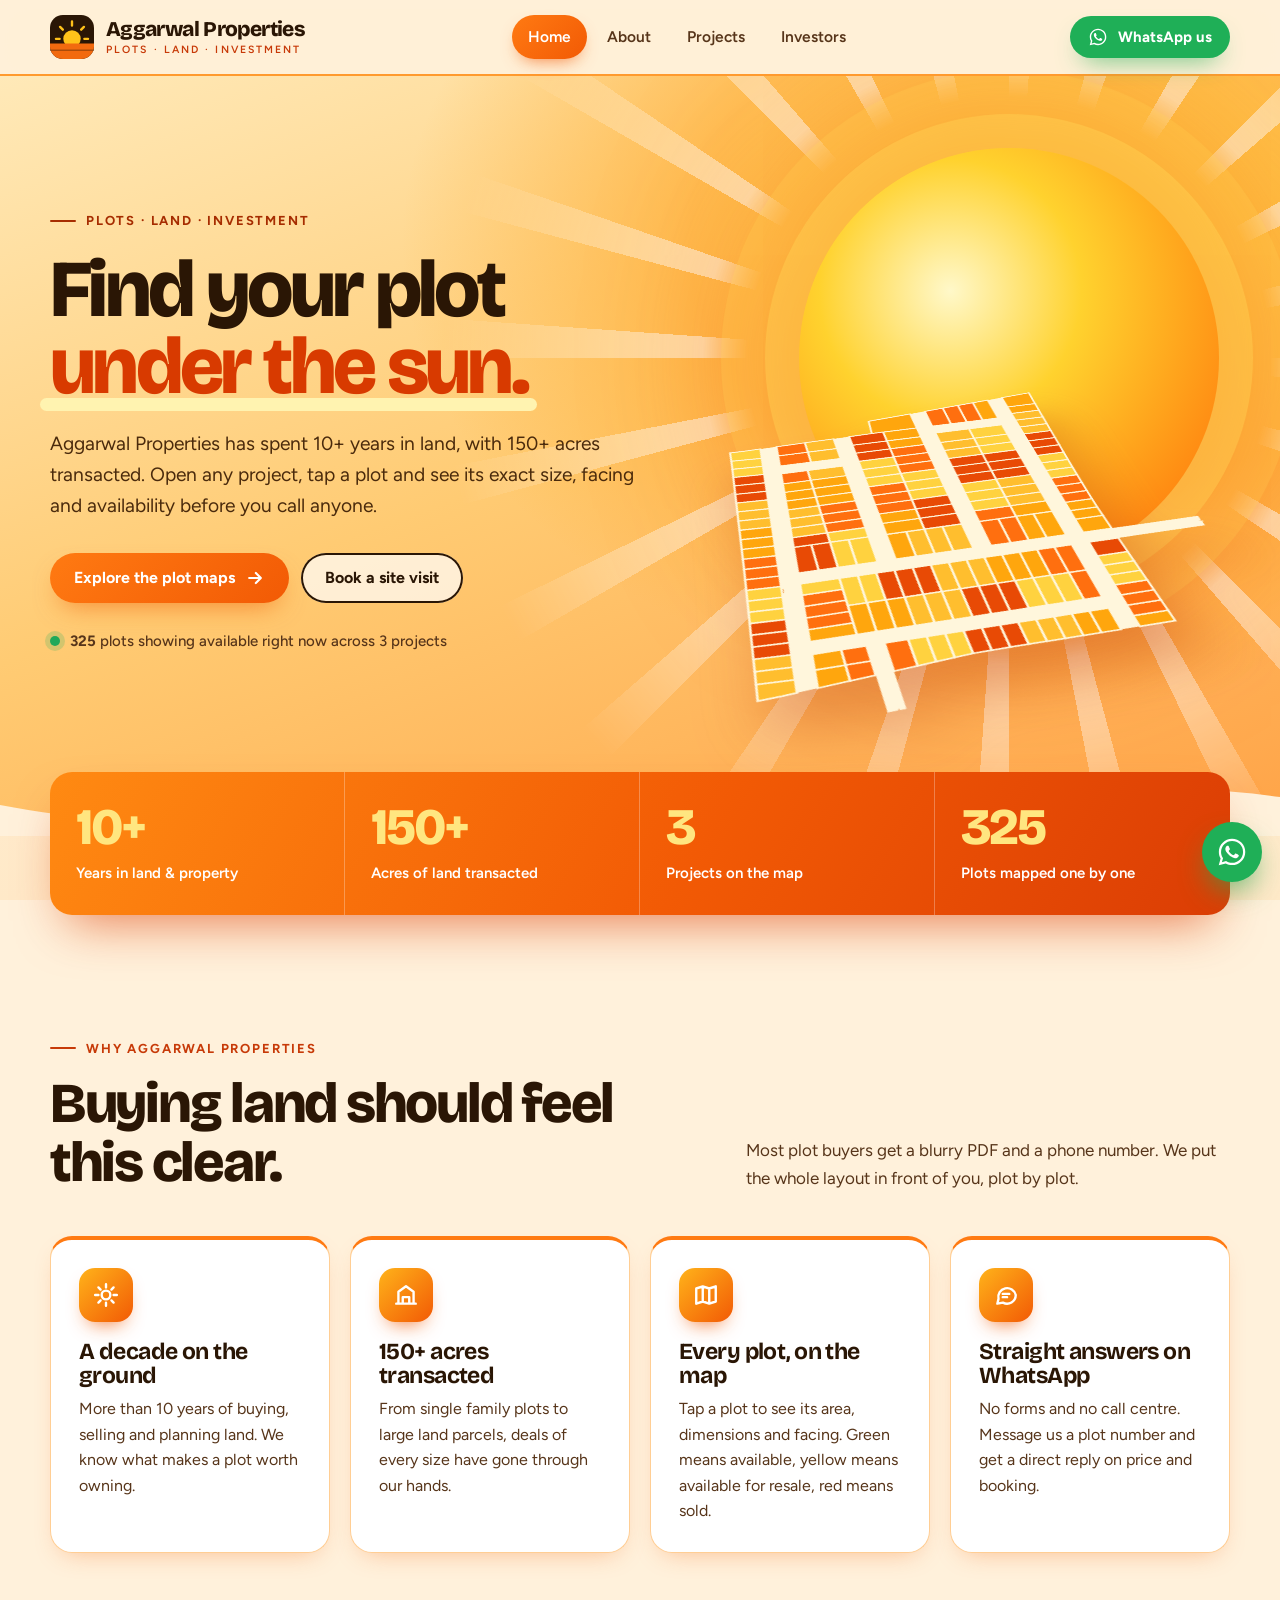
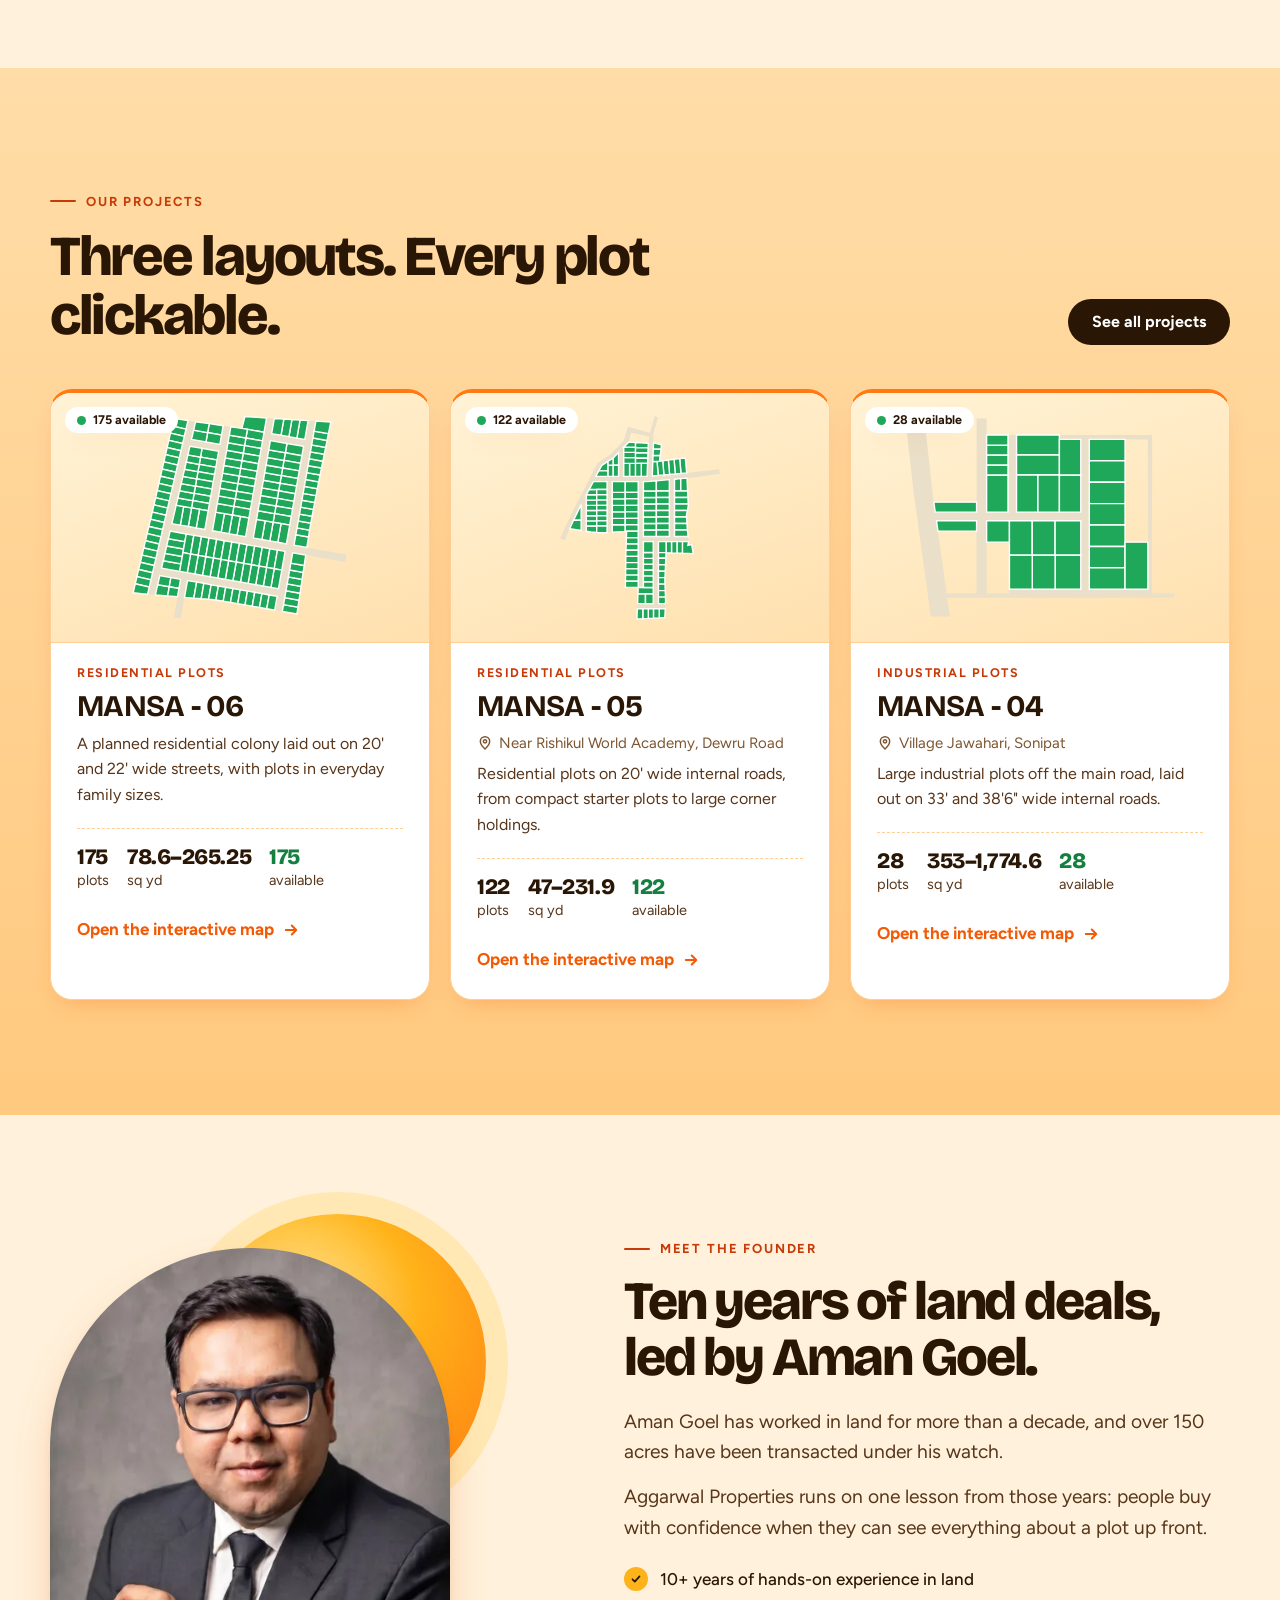
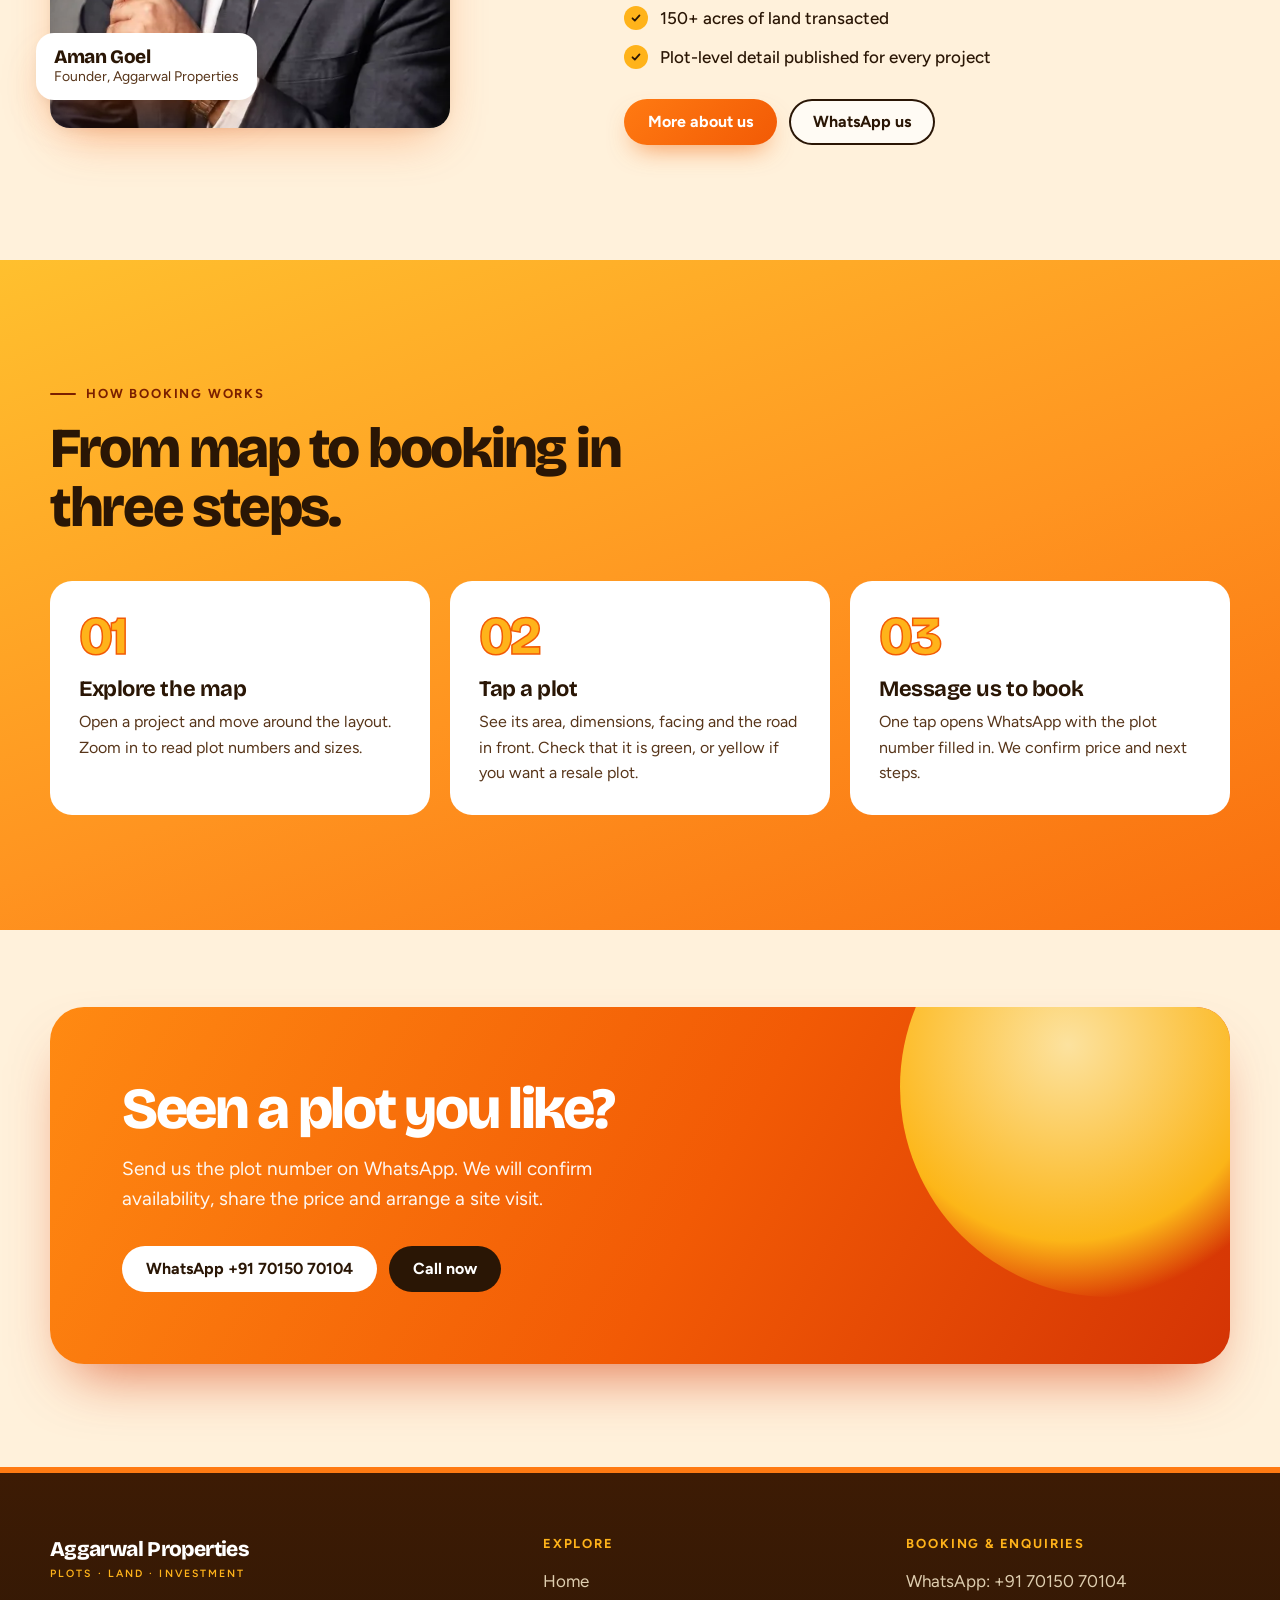
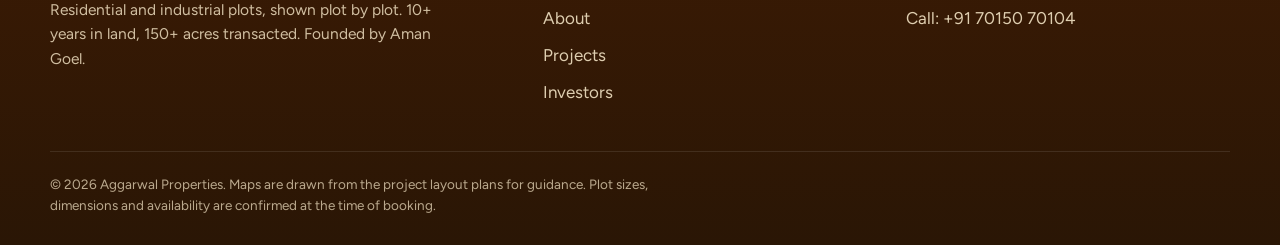
==== commit e7bdb0bf: "Use the new founder photo and stop the portrait stretching The portrait kept its 1080px height attri" ====
--- a/index.html
+++ b/index.html
@@ -127,7 +127,7 @@
 <section class="section">
   <div class="wrap founder">
     <div class="portrait reveal">
-      <img src="assets/img/founder.webp" srcset="assets/img/founder-480.webp 480w, assets/img/founder.webp 900w" sizes="(max-width: 860px) 86vw, 440px" width="900" height="1080" alt="Aman Goel, founder of Aggarwal Properties" loading="lazy">
+      <img src="assets/img/aman-goel.webp" srcset="assets/img/aman-goel-480.webp 480w, assets/img/aman-goel.webp 900w" sizes="(max-width: 860px) 86vw, 440px" width="900" height="1080" alt="Aman Goel, founder of Aggarwal Properties" loading="lazy">
       <div class="portrait-tag"><b>Aman Goel</b>Founder, Aggarwal Properties</div>
     </div>
     <div class="reveal">
--- a/assets/css/site.css
+++ b/assets/css/site.css
@@ -256,7 +256,7 @@
   background: radial-gradient(circle at 36% 34%, #FFF1A8, var(--sun-400) 45%, var(--orange-500));
   box-shadow: 0 0 0 22px rgba(255, 194, 26, .2); z-index: 0;
 }
-.portrait img { position: relative; z-index: 1; width: 100%; aspect-ratio: 5 / 6; object-fit: cover; object-position: 50% 0; border-radius: 220px 220px var(--radius) var(--radius); box-shadow: var(--shadow); }
+.portrait img { position: relative; z-index: 1; width: 100%; height: auto; aspect-ratio: 5 / 6; object-fit: cover; object-position: 50% 0; border-radius: 220px 220px var(--radius) var(--radius); box-shadow: var(--shadow); }
 .portrait-tag {
   position: absolute; z-index: 2; left: -14px; bottom: 28px; background: #fff; border-radius: 18px; padding: 14px 18px;
   box-shadow: var(--shadow); font-size: 14px; color: var(--ink-2); line-height: 1.3;
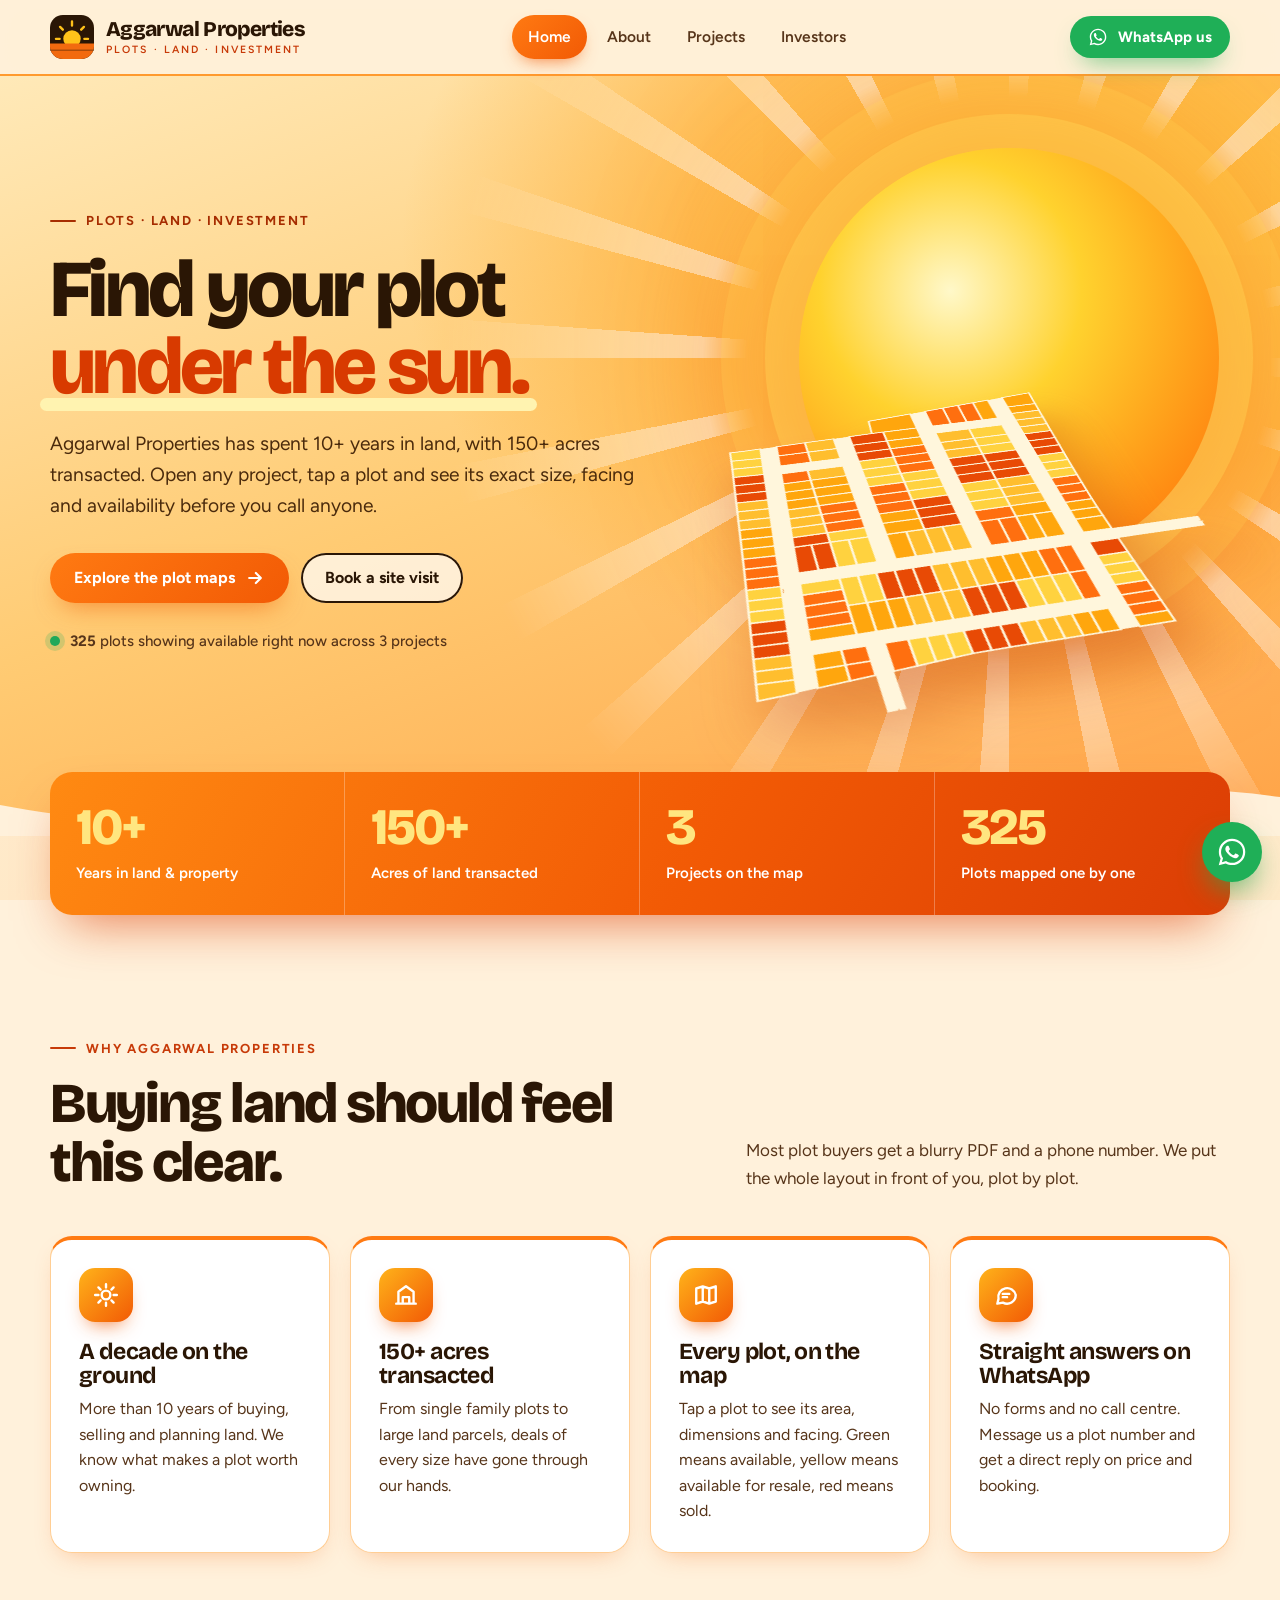
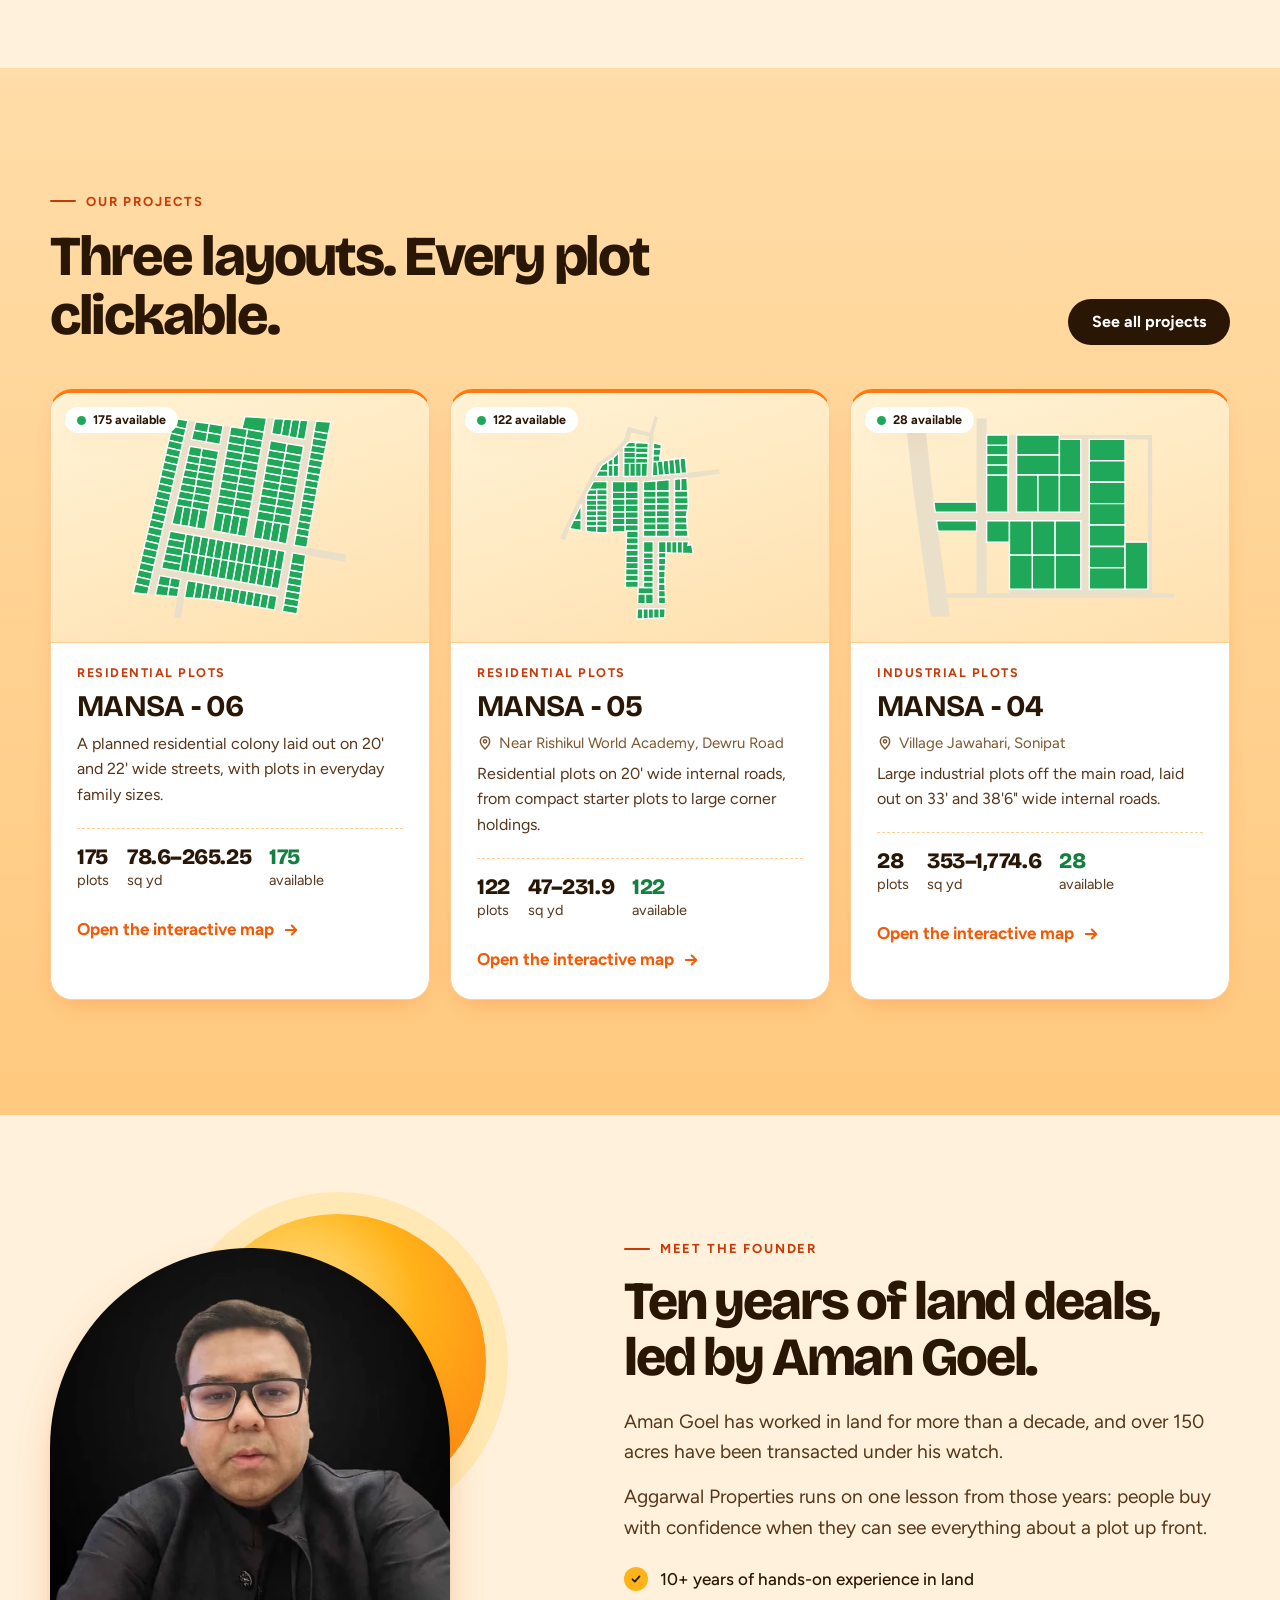
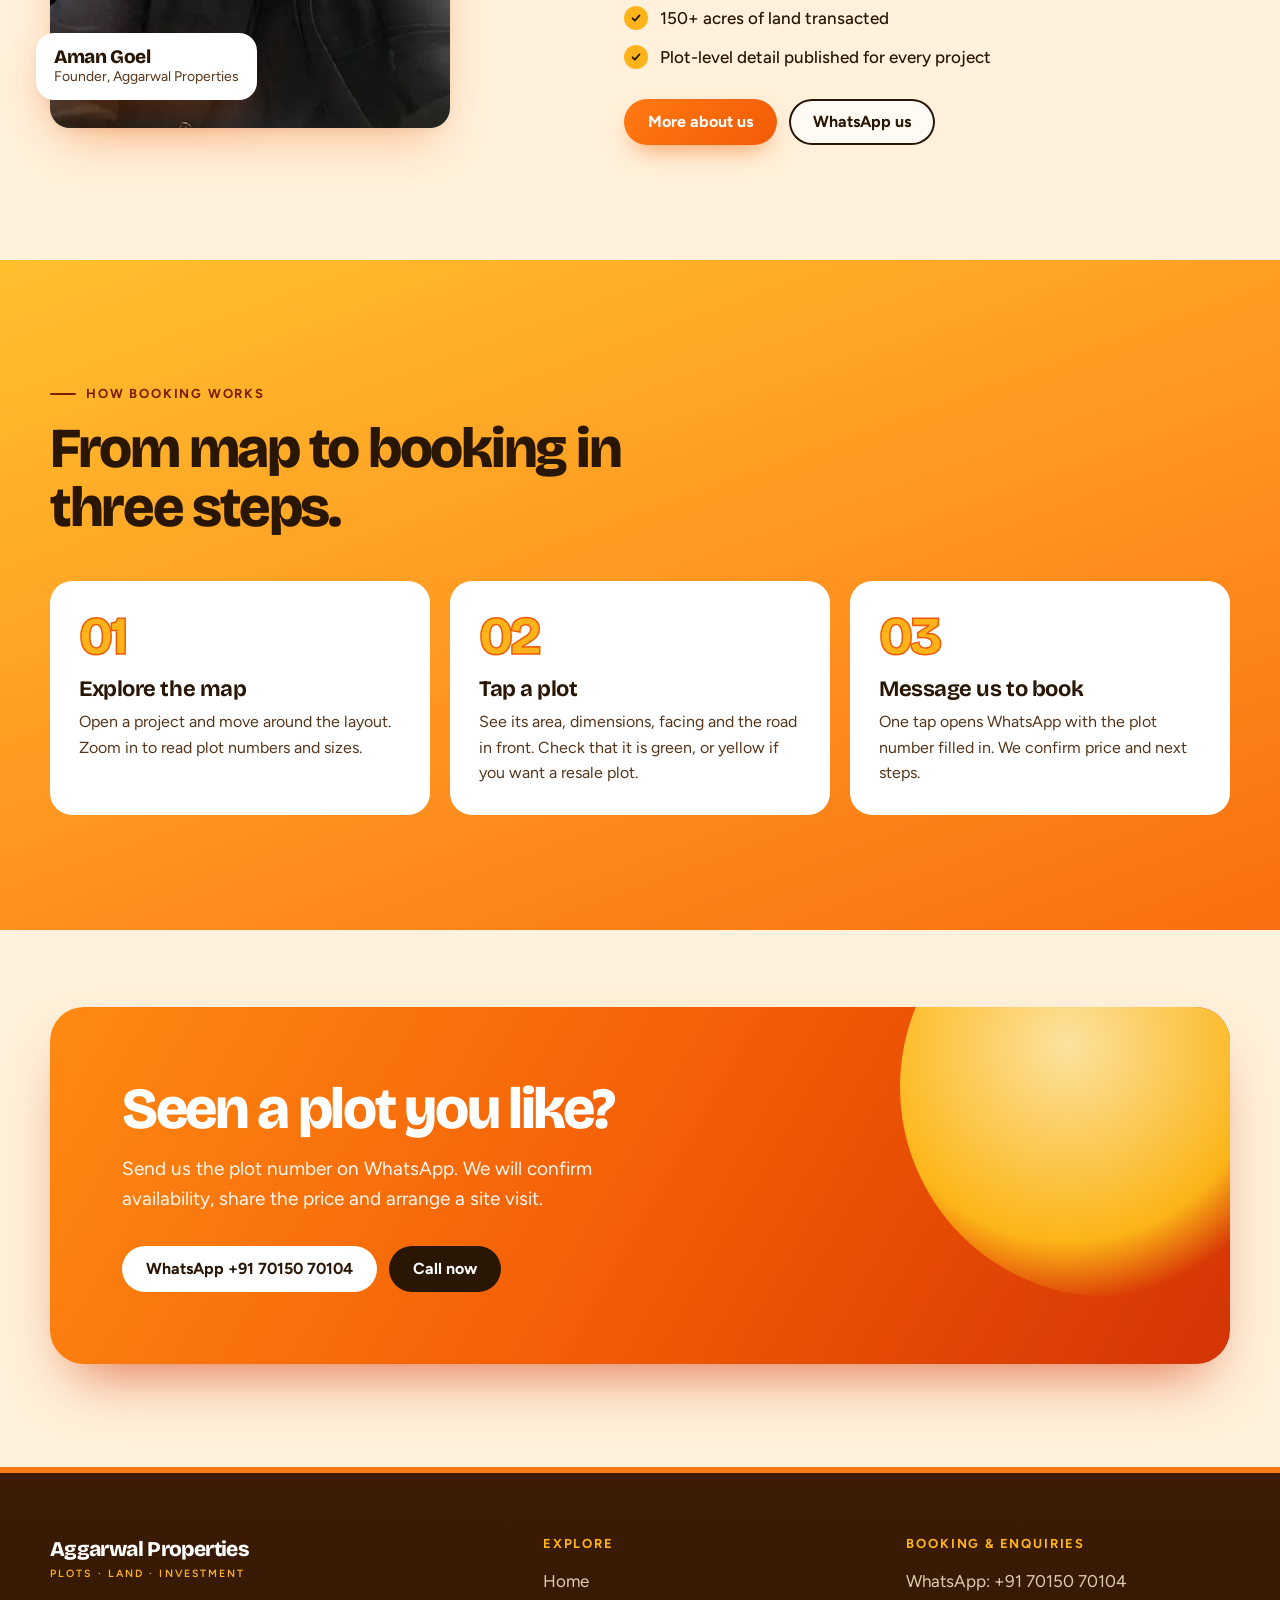
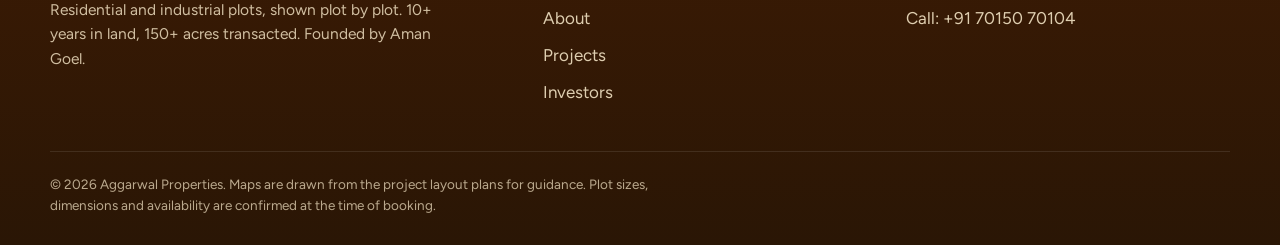
==== commit b9cfead7: "Use the newest founder photo Replaces the portrait on Home and About and rebuilds the share image. T" ====
--- a/index.html
+++ b/index.html
@@ -18,7 +18,7 @@
 <link rel="preconnect" href="https://fonts.googleapis.com">
 <link rel="preconnect" href="https://fonts.gstatic.com" crossorigin>
 <link href="https://fonts.googleapis.com/css2?family=Bricolage+Grotesque:opsz,wght@12..96,500..800&family=Figtree:wght@400..800&display=swap" rel="stylesheet">
-<link rel="stylesheet" href="assets/css/site.css">
+<link rel="stylesheet" href="assets/css/site.css?v=20261115d">
 <script type="application/ld+json">
 {"@context":"https://schema.org","@type":"RealEstateAgent","name":"Aggarwal Properties","url":"https://zeus-shourya.github.io/aggarwal-properties/","image":"https://zeus-shourya.github.io/aggarwal-properties/assets/img/og.png","telephone":"+917015070104","founder":{"@type":"Person","name":"Aman Goel"},"description":"Residential and industrial plots and land. 10+ years of experience, 150+ acres transacted."}
 </script>
@@ -127,7 +127,7 @@
 <section class="section">
   <div class="wrap founder">
     <div class="portrait reveal">
-      <img src="assets/img/aman-goel.webp" srcset="assets/img/aman-goel-480.webp 480w, assets/img/aman-goel.webp 900w" sizes="(max-width: 860px) 86vw, 440px" width="900" height="1080" alt="Aman Goel, founder of Aggarwal Properties" loading="lazy">
+      <img src="assets/img/aman-goel-3.webp" srcset="assets/img/aman-goel-3-480.webp 480w, assets/img/aman-goel-3.webp 900w" sizes="(max-width: 860px) 86vw, 440px" width="900" height="1080" alt="Aman Goel, founder of Aggarwal Properties" loading="lazy">
       <div class="portrait-tag"><b>Aman Goel</b>Founder, Aggarwal Properties</div>
     </div>
     <div class="reveal">
@@ -210,9 +210,9 @@
   <span class="ico" data-icon="wa"></span>
 </a>
 
-<script src="data/projects.js"></script>
-<script src="assets/js/plots-data.js"></script>
-<script src="assets/js/plotmap.js"></script>
-<script src="assets/js/site.js"></script>
+<script src="data/projects.js?v=20261115d"></script>
+<script src="assets/js/plots-data.js?v=20261115d"></script>
+<script src="assets/js/plotmap.js?v=20261115d"></script>
+<script src="assets/js/site.js?v=20261115d"></script>
 </body>
 </html>
--- a/assets/css/site.css
+++ b/assets/css/site.css
@@ -303,7 +303,35 @@
 .page-hero.compact h1 { font-size: clamp(34px, 4.2vw, 54px); margin: 12px 0 10px; max-width: none; }
 
 /* ── projects page ── */
-.ptabs { display: grid; grid-template-columns: repeat(3, 1fr); gap: 12px; margin-top: 26px; }
+.ptabs { display: grid; grid-template-columns: repeat(4, 1fr); gap: 12px; margin-top: 26px; }
+@media (max-width: 980px) { .ptabs { grid-template-columns: 1fr 1fr; } }
+.ptab-props { background: rgba(255, 233, 196, .9); box-shadow: 0 0 0 1px var(--orange-400); }
+.ptab-props em { color: var(--ember); }
+
+/* "Properties with us" listings */
+[hidden] { display: none !important; }
+#prop-chips { margin-bottom: 20px; }
+.props { display: grid; grid-template-columns: repeat(3, 1fr); gap: 20px; }
+@media (max-width: 980px) { .props { grid-template-columns: 1fr 1fr; } }
+@media (max-width: 640px) { .props { grid-template-columns: 1fr; } }
+.prop { padding: 0; overflow: hidden; display: flex; flex-direction: column; }
+.prop-img { position: relative; aspect-ratio: 4 / 3; background: linear-gradient(160deg, #FFF3D6, #FFDCA3); display: grid; place-items: center; overflow: hidden; }
+.prop-img img { position: absolute; inset: 0; width: 100%; height: 100%; object-fit: cover; }
+.prop-img > svg { width: 46%; }
+.prop-img .badge { position: absolute; top: 12px; left: 12px; box-shadow: var(--shadow-sm); }
+.prop.is-sold .prop-img img { filter: grayscale(.7); opacity: .8; }
+.prop-nav { position: absolute; top: 50%; transform: translateY(-50%); width: 38px; height: 38px; border-radius: 50%; border: 0; background: rgba(255, 255, 255, .92); font: 700 24px/1 var(--text); color: var(--ink); display: grid; place-items: center; box-shadow: var(--shadow-sm); padding-bottom: 3px; }
+.prop-nav.prev { left: 10px; } .prop-nav.next { right: 10px; }
+.prop-count { position: absolute; right: 12px; bottom: 10px; background: rgba(42, 22, 5, .78); color: #fff; font: 600 12.5px/1 var(--text); padding: 6px 9px; border-radius: 99px; }
+.prop .pcard-body h3 { font-size: 24px; margin: 6px 0 2px; }
+.prop .pcard-body p { margin-top: 6px; }
+.prop .pcard-facts { margin-top: auto; padding-top: 16px; }
+.prop .pcard-facts b { font-size: 19px; }
+.prop .btn { margin-top: 18px; }
+.prop-empty { grid-column: 1 / -1; background: #fff; border: 1px solid var(--line); border-top: 4px solid var(--orange-500); border-radius: var(--radius); padding: 44px 24px; text-align: center; box-shadow: var(--shadow-sm); }
+.prop-empty svg { width: 130px; margin: 0 auto 14px; }
+.prop-empty b { display: block; font: 800 26px/1.15 var(--display); letter-spacing: -.02em; }
+.prop-empty p { max-width: 46ch; margin: 10px auto 22px; color: var(--ink-2); }
 .ptab {
   text-align: left; background: rgba(255, 255, 255, .75); border: 2px solid transparent; border-radius: 18px; padding: 16px 18px;
   transition: background .15s, border-color .15s, transform .15s; box-shadow: 0 0 0 1px var(--line);
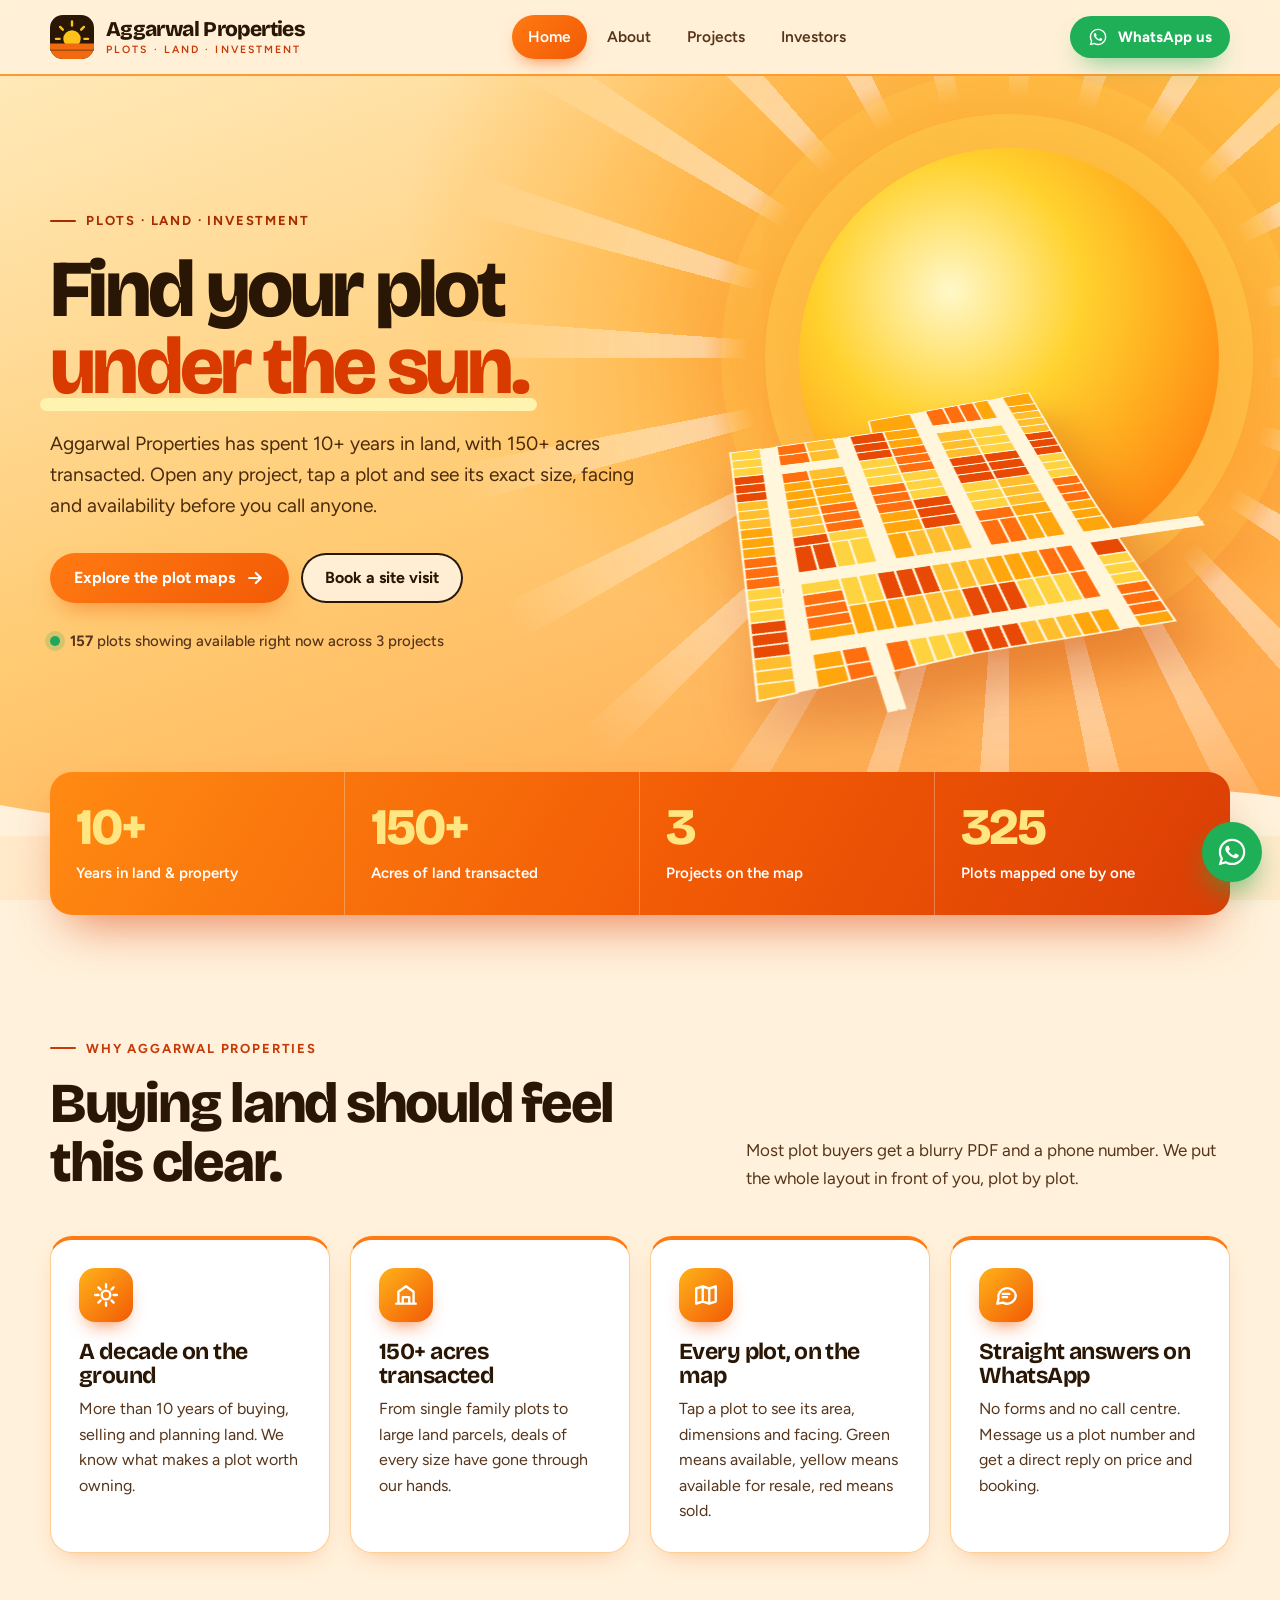
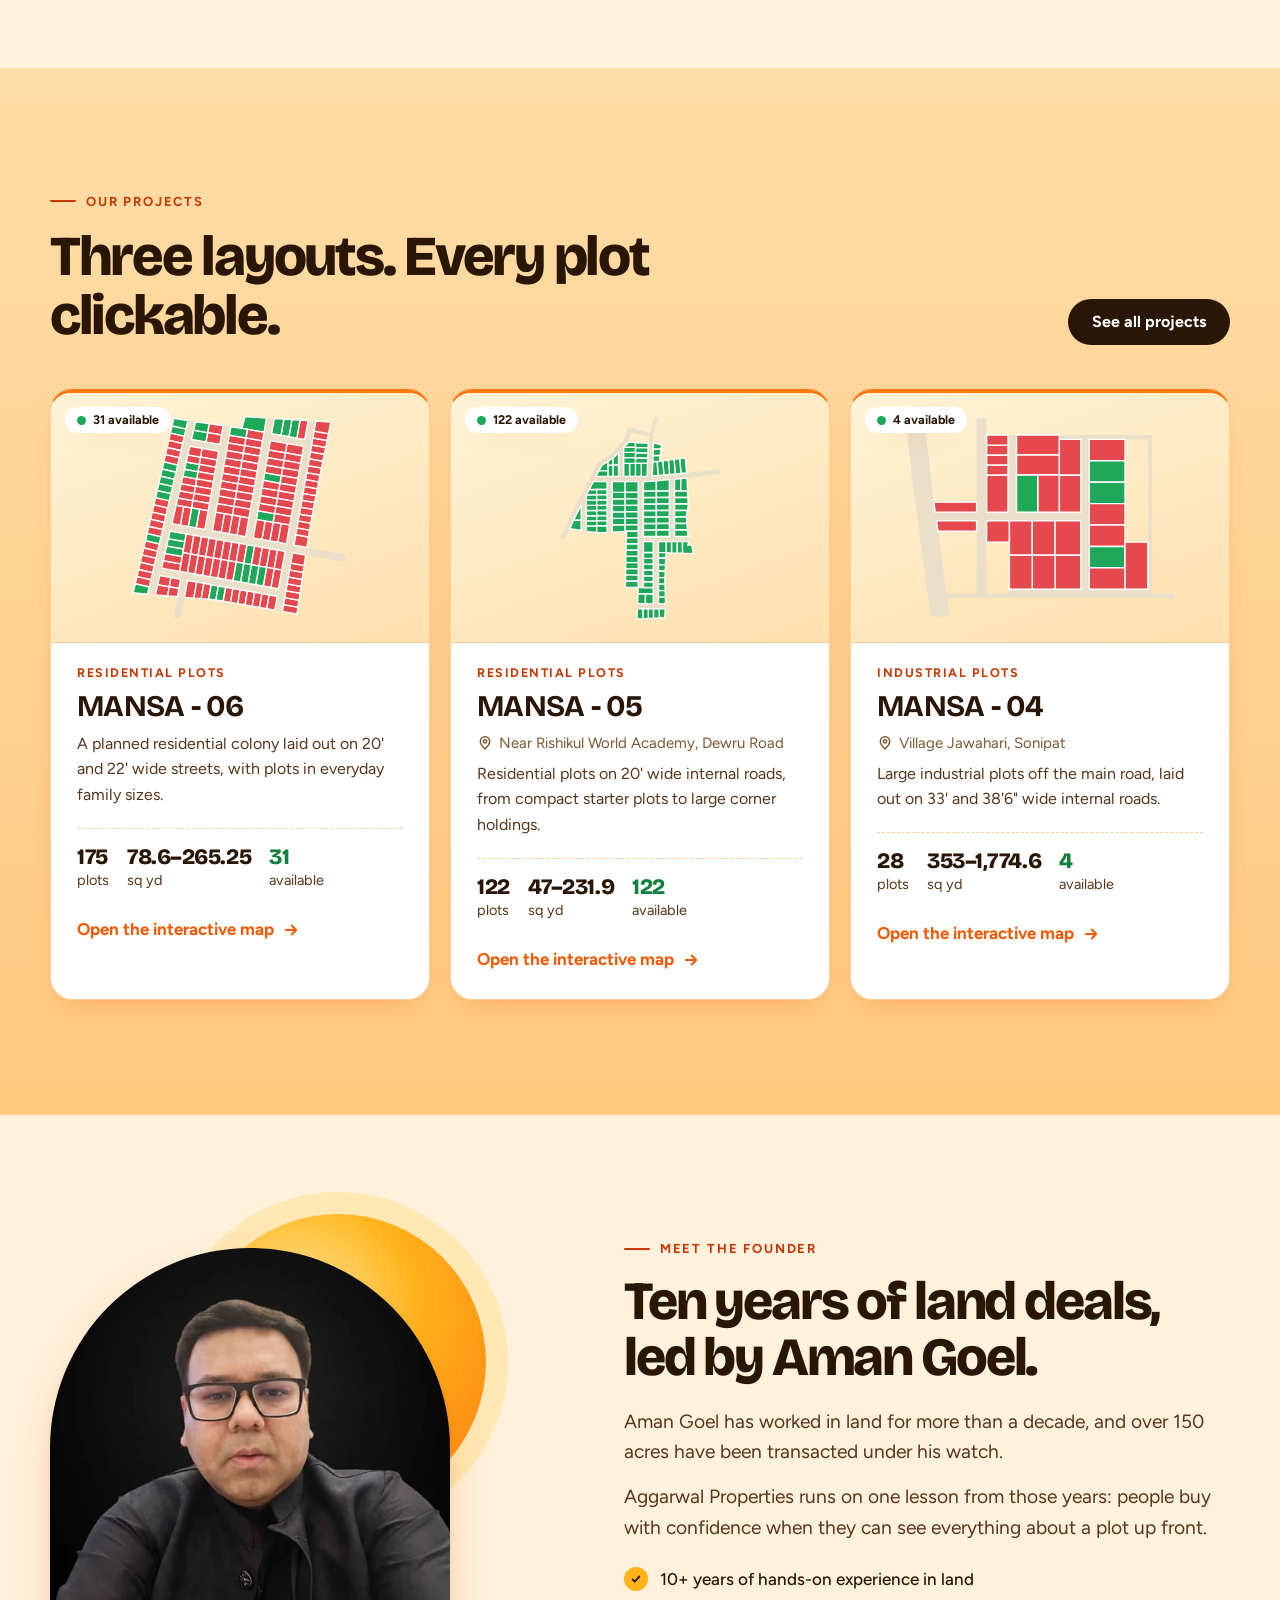
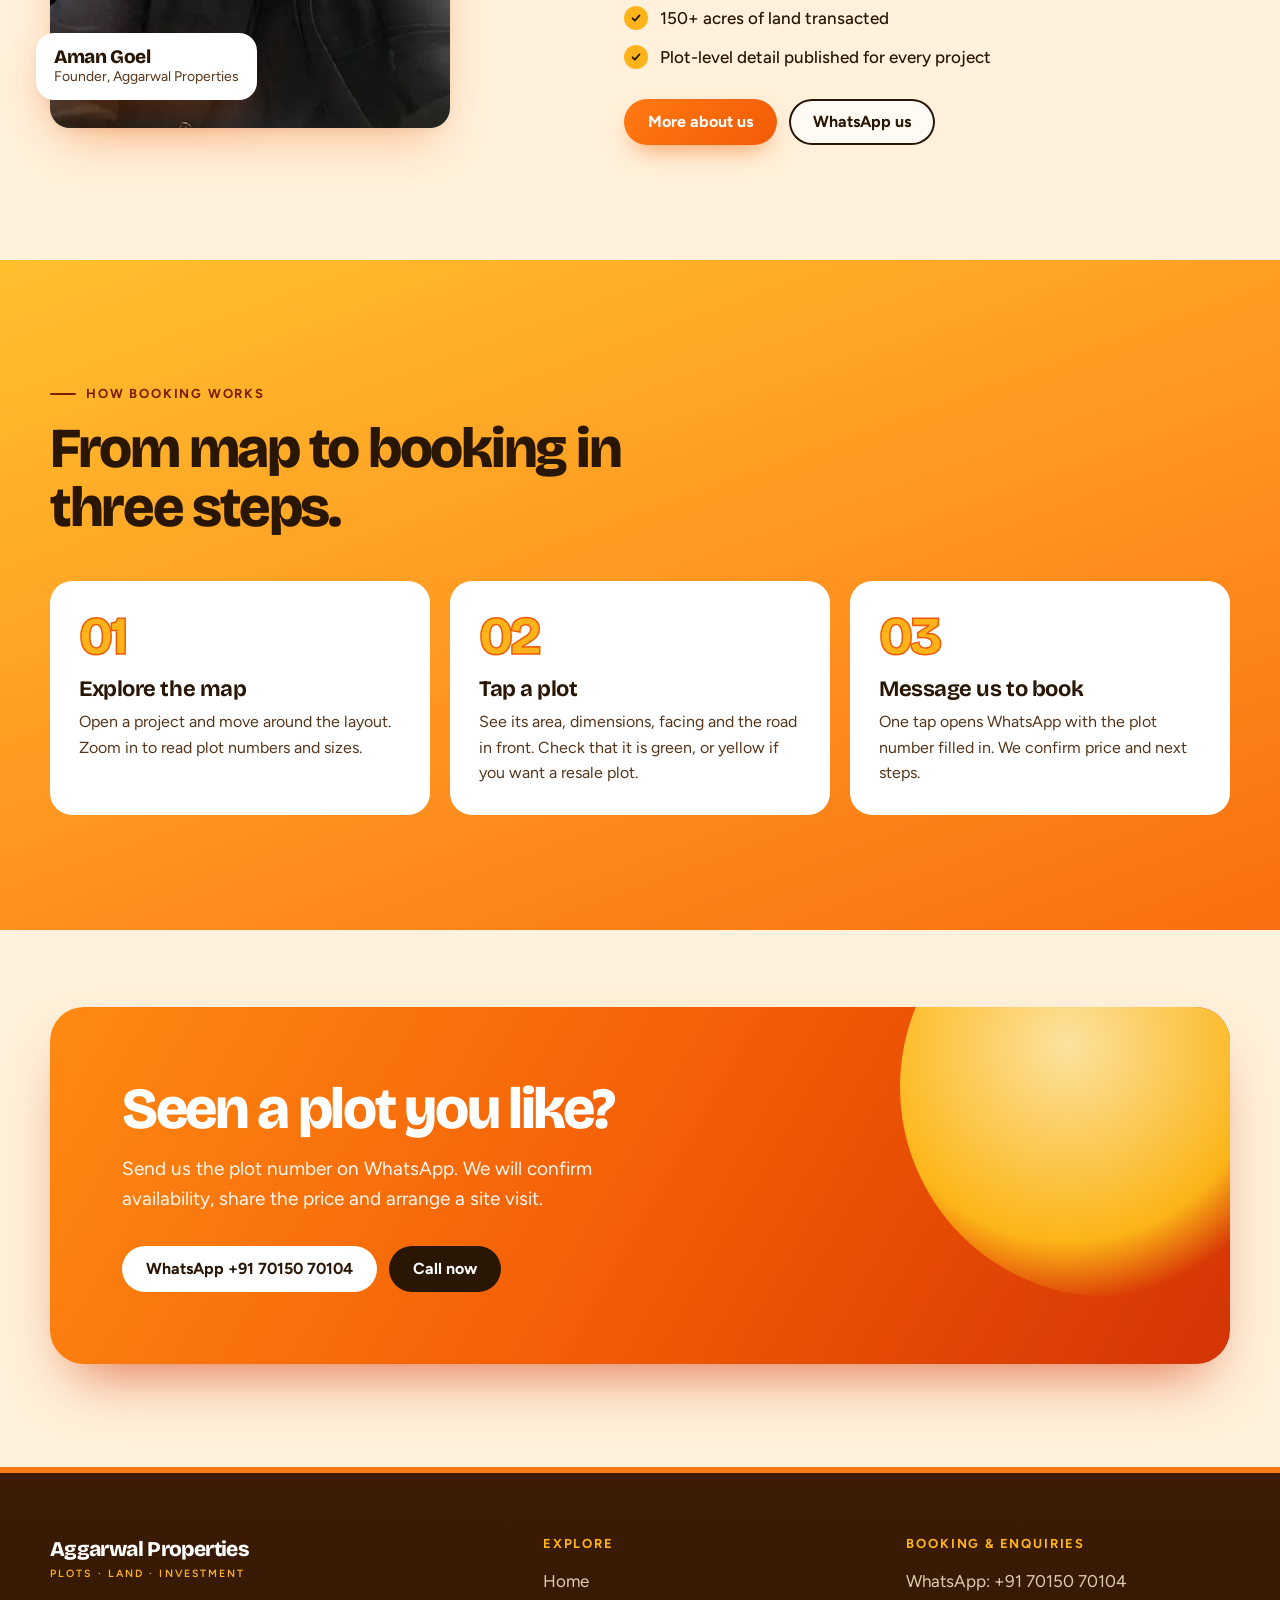
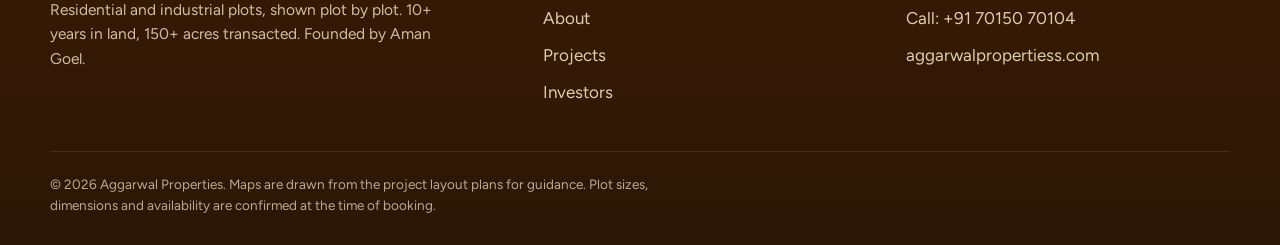
==== commit d7434542: "Serve the site on aggarwalpropertiess.com Adds the CNAME file, moves canonical, Open Graph, JSON-LD," ====
--- a/index.html
+++ b/index.html
@@ -5,13 +5,13 @@
 <meta name="viewport" content="width=device-width, initial-scale=1">
 <title>Aggarwal Properties — Plots &amp; Land | 10+ Years, 150+ Acres Transacted</title>
 <meta name="description" content="Aggarwal Properties, founded by Aman Goel: 10+ years in land and 150+ acres transacted. Explore residential and industrial plots on live interactive maps and book on WhatsApp.">
-<link rel="canonical" href="https://zeus-shourya.github.io/aggarwal-properties/">
+<link rel="canonical" href="https://aggarwalpropertiess.com/">
 <meta property="og:type" content="website">
 <meta property="og:site_name" content="Aggarwal Properties">
 <meta property="og:title" content="Aggarwal Properties — Plots &amp; Land">
 <meta property="og:description" content="10+ years in land. 150+ acres transacted. See every plot on an interactive map — green is available, yellow is for resale, red is sold.">
-<meta property="og:url" content="https://zeus-shourya.github.io/aggarwal-properties/">
-<meta property="og:image" content="https://zeus-shourya.github.io/aggarwal-properties/assets/img/og.png">
+<meta property="og:url" content="https://aggarwalpropertiess.com/">
+<meta property="og:image" content="https://aggarwalpropertiess.com/assets/img/og.png">
 <meta name="twitter:card" content="summary_large_image">
 <meta name="theme-color" content="#FFC21A">
 <link rel="icon" href="assets/img/favicon.svg" type="image/svg+xml">
@@ -20,7 +20,7 @@
 <link href="https://fonts.googleapis.com/css2?family=Bricolage+Grotesque:opsz,wght@12..96,500..800&family=Figtree:wght@400..800&display=swap" rel="stylesheet">
 <link rel="stylesheet" href="assets/css/site.css?v=20261115d">
 <script type="application/ld+json">
-{"@context":"https://schema.org","@type":"RealEstateAgent","name":"Aggarwal Properties","url":"https://zeus-shourya.github.io/aggarwal-properties/","image":"https://zeus-shourya.github.io/aggarwal-properties/assets/img/og.png","telephone":"+917015070104","founder":{"@type":"Person","name":"Aman Goel"},"description":"Residential and industrial plots and land. 10+ years of experience, 150+ acres transacted."}
+{"@context":"https://schema.org","@type":"RealEstateAgent","name":"Aggarwal Properties","url":"https://aggarwalpropertiess.com/","image":"https://aggarwalpropertiess.com/assets/img/og.png","telephone":"+917015070104","founder":{"@type":"Person","name":"Aman Goel"},"description":"Residential and industrial plots and land. 10+ years of experience, 150+ acres transacted."}
 </script>
 </head>
 <body>
@@ -197,6 +197,7 @@
         <ul>
           <li><a href="https://wa.me/917015070104" data-wa="">WhatsApp: +91 70150 70104</a></li>
           <li><a href="tel:+917015070104">Call: +91 70150 70104</a></li>
+          <li><a href="https://aggarwalpropertiess.com/">aggarwalpropertiess.com</a></li>
         </ul>
       </div>
     </div>
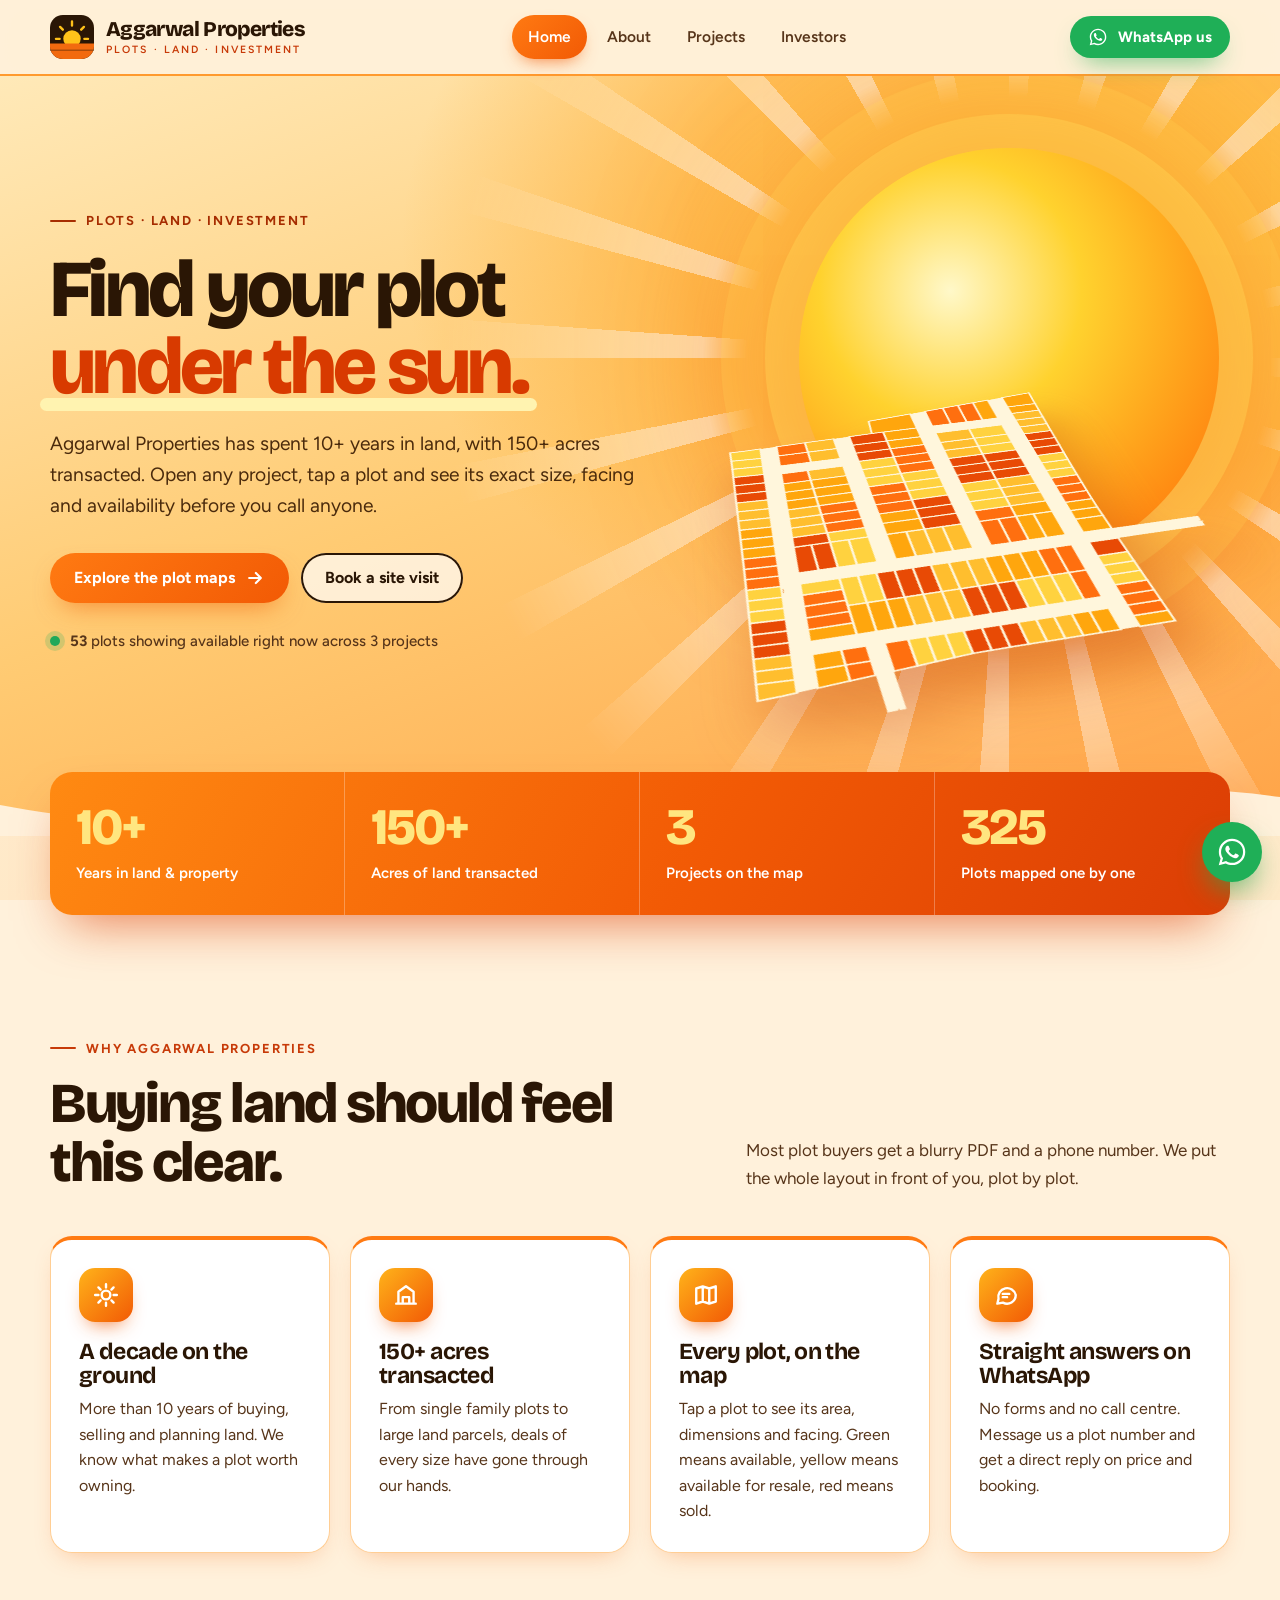
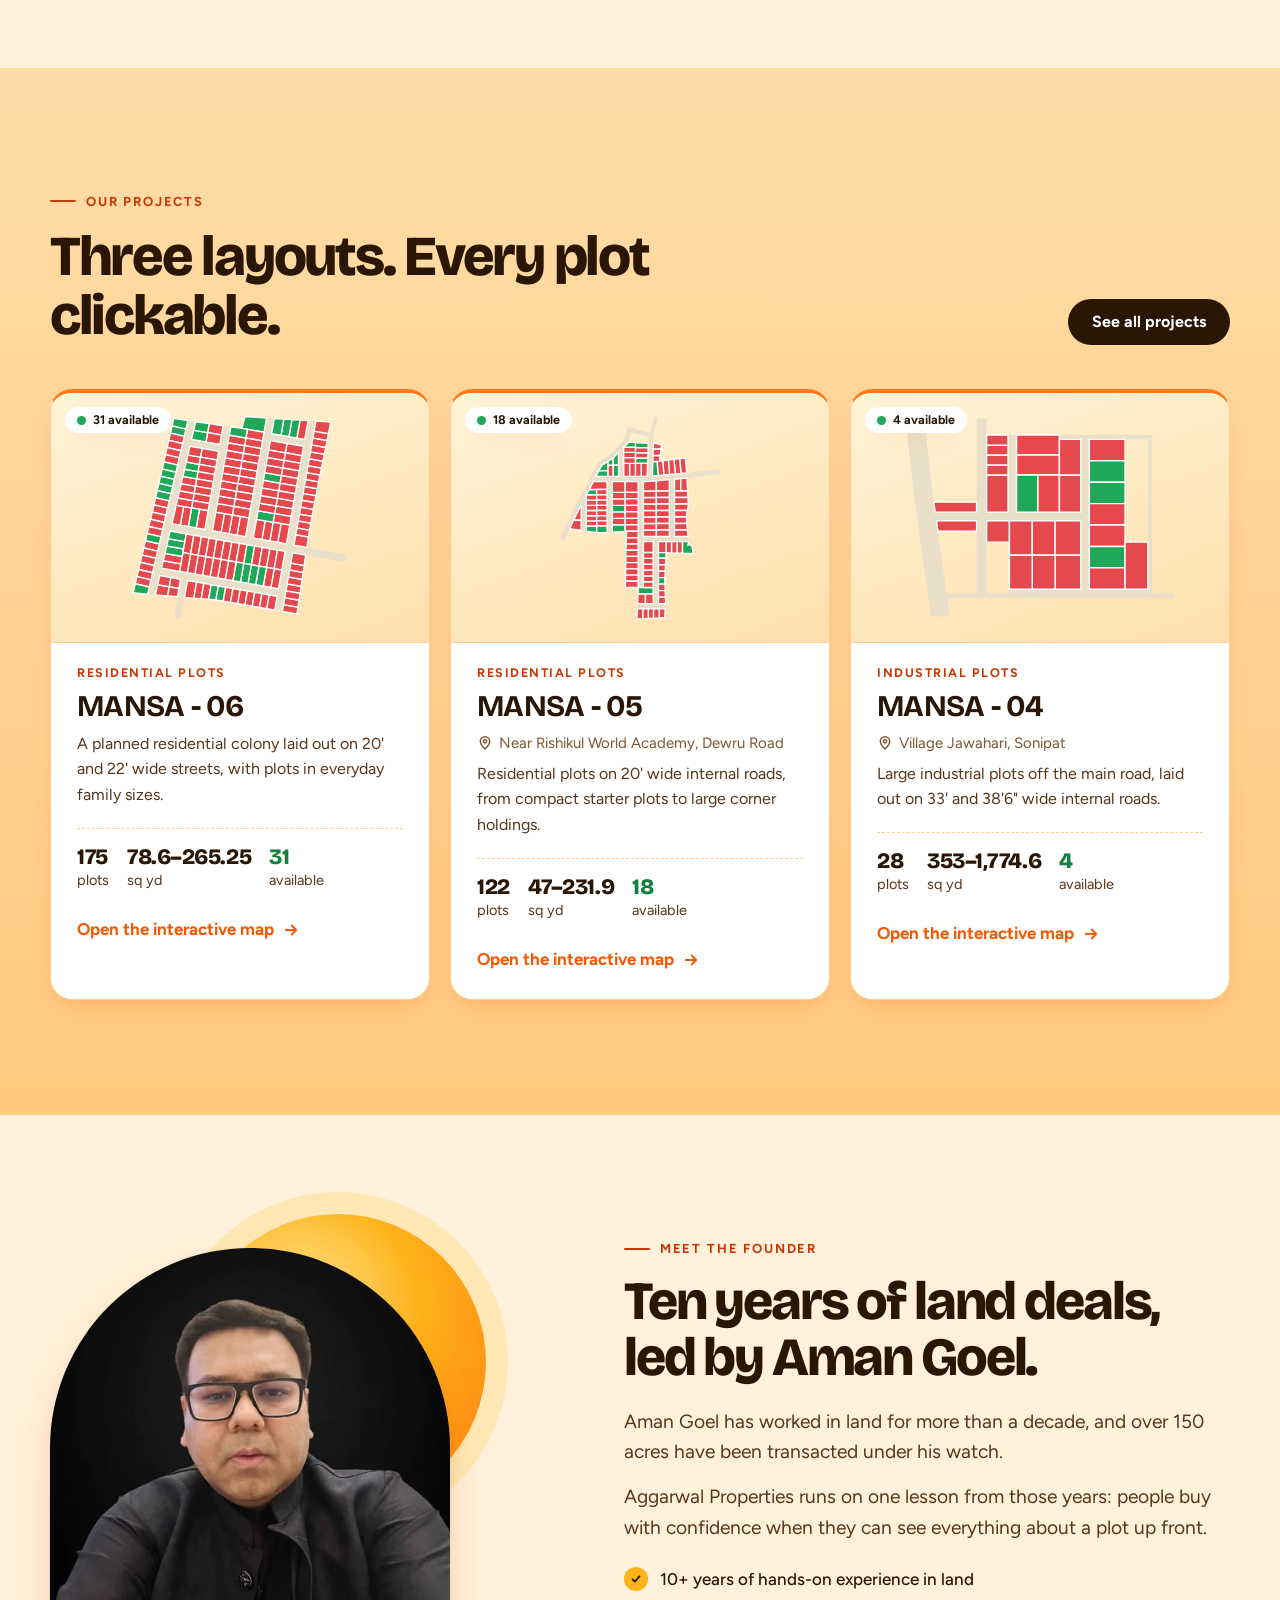
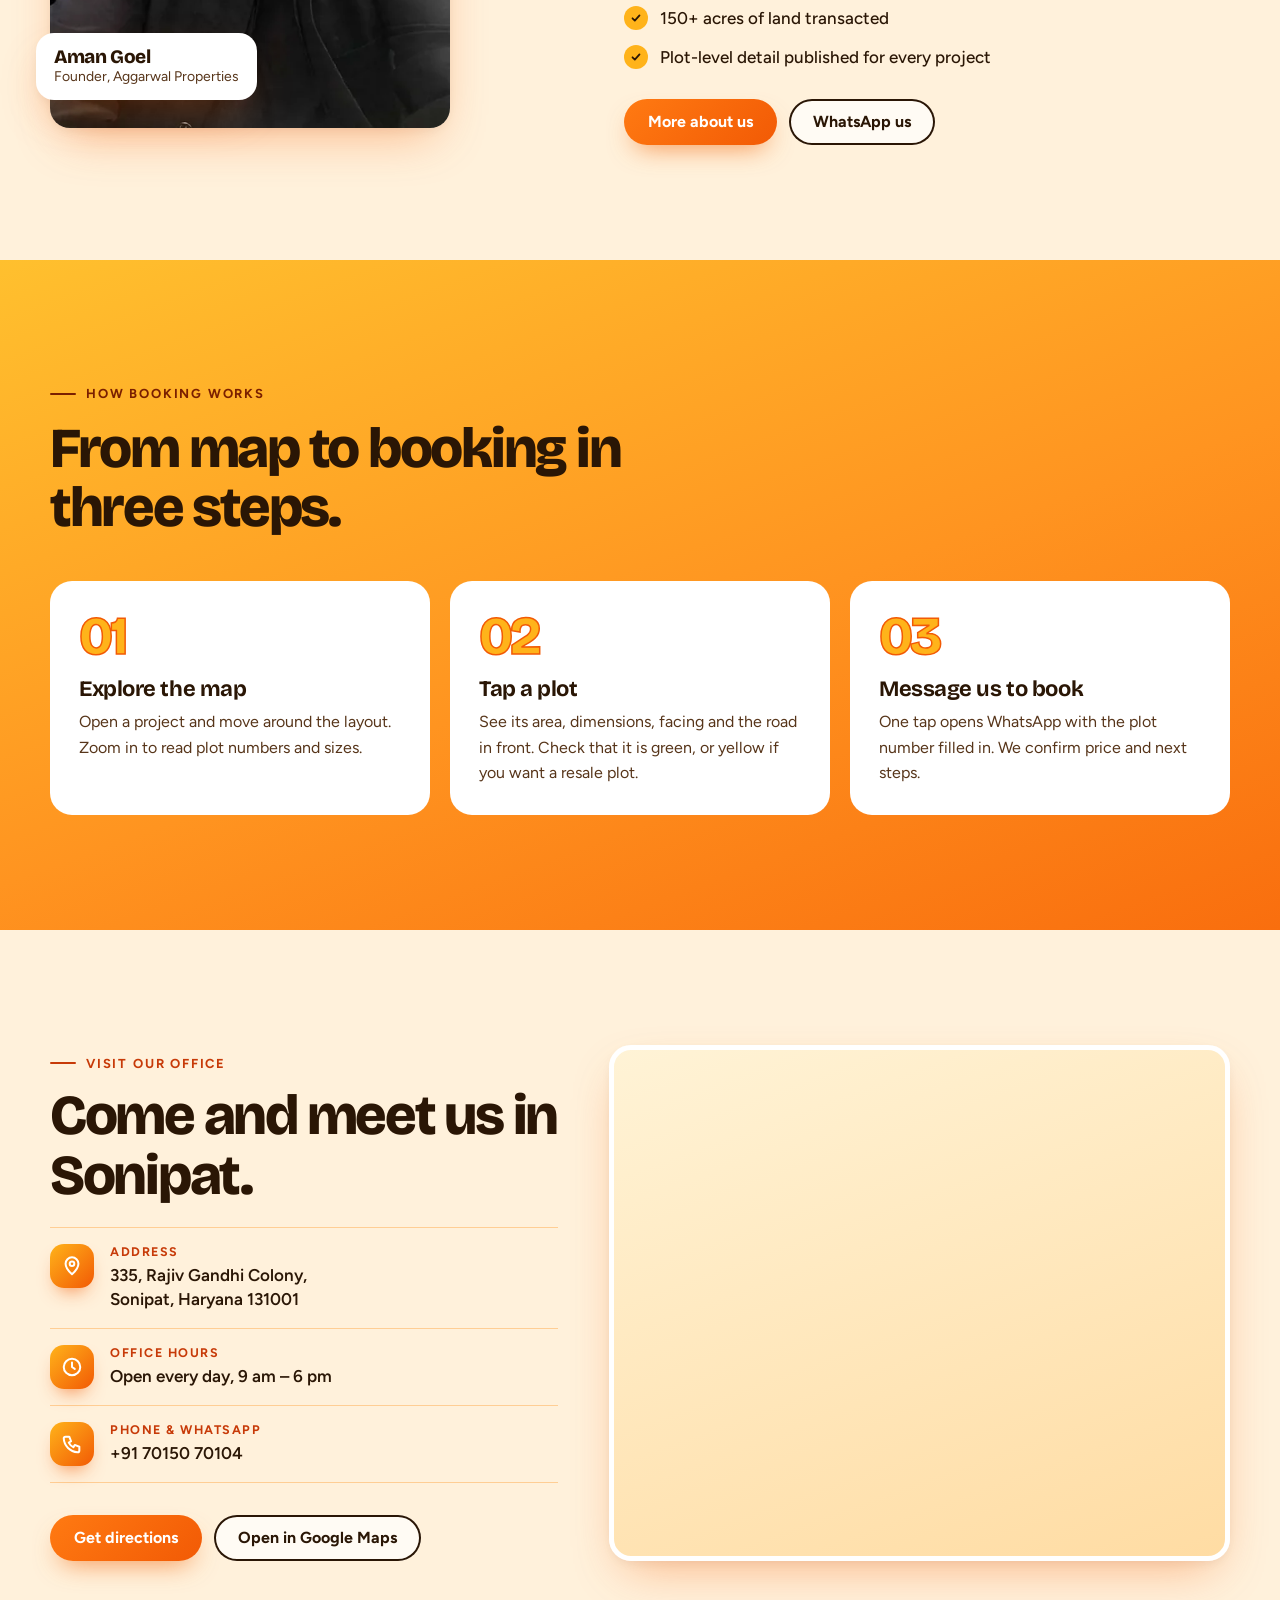
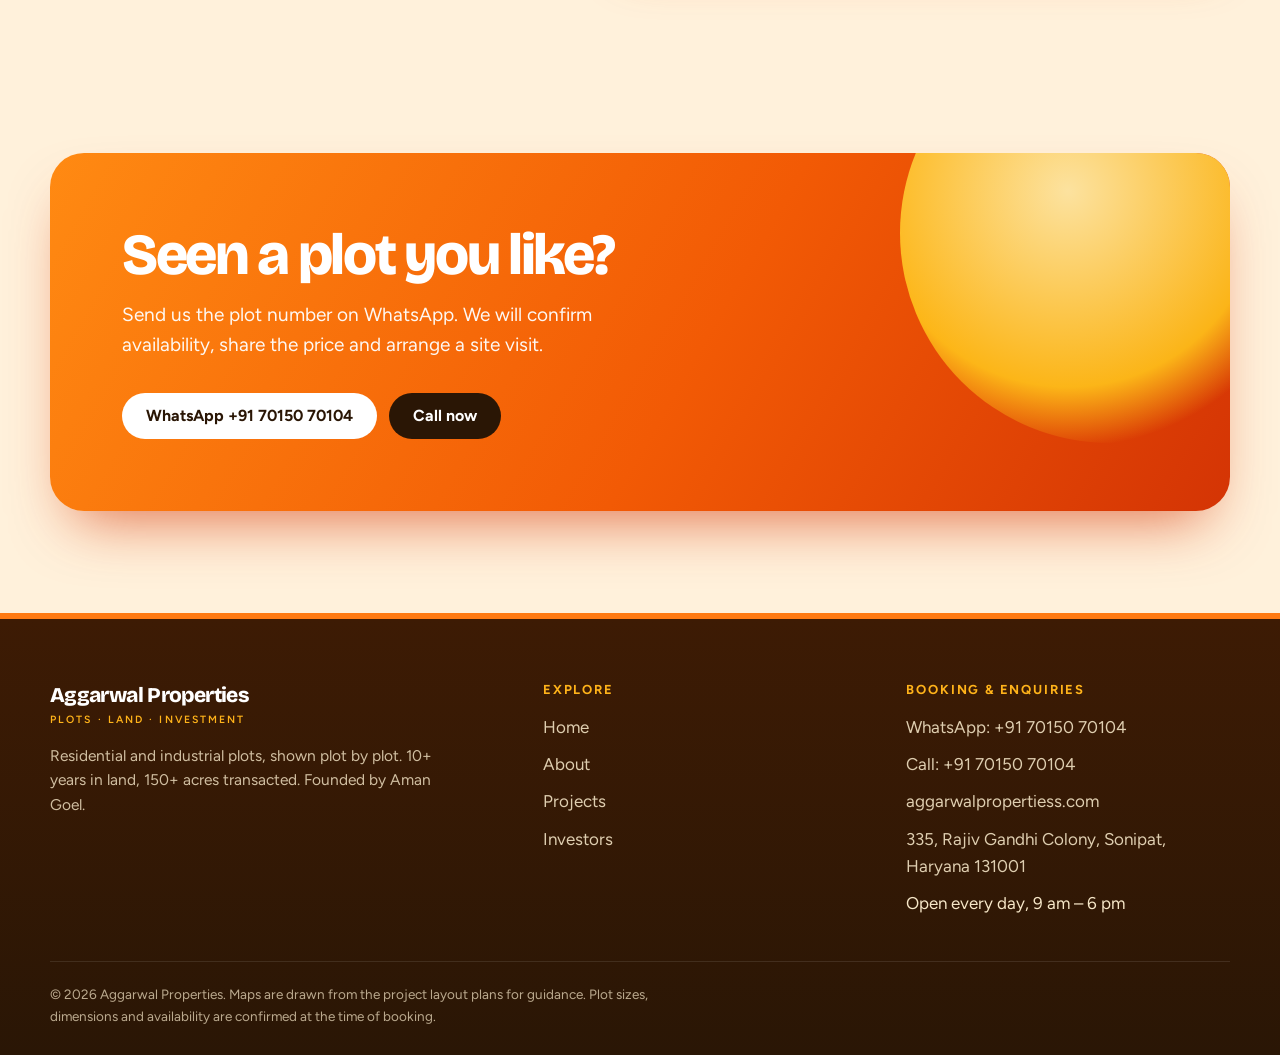
==== commit 73bd9df6: "Add the office location from the Google business profile Home and About get a "Visit our office" sec" ====
--- a/index.html
+++ b/index.html
@@ -18,9 +18,9 @@
 <link rel="preconnect" href="https://fonts.googleapis.com">
 <link rel="preconnect" href="https://fonts.gstatic.com" crossorigin>
 <link href="https://fonts.googleapis.com/css2?family=Bricolage+Grotesque:opsz,wght@12..96,500..800&family=Figtree:wght@400..800&display=swap" rel="stylesheet">
-<link rel="stylesheet" href="assets/css/site.css?v=20261115d">
+<link rel="stylesheet" href="assets/css/site.css?v=20261117a">
 <script type="application/ld+json">
-{"@context":"https://schema.org","@type":"RealEstateAgent","name":"Aggarwal Properties","url":"https://aggarwalpropertiess.com/","image":"https://aggarwalpropertiess.com/assets/img/og.png","telephone":"+917015070104","founder":{"@type":"Person","name":"Aman Goel"},"description":"Residential and industrial plots and land. 10+ years of experience, 150+ acres transacted."}
+{"@context":"https://schema.org","@type":"RealEstateAgent","name":"Aggarwal Properties","url":"https://aggarwalpropertiess.com/","image":"https://aggarwalpropertiess.com/assets/img/og.png","telephone":"+917015070104","founder":{"@type":"Person","name":"Aman Goel"},"description":"Residential and industrial plots and land. 10+ years of experience, 150+ acres transacted.","address":{"@type":"PostalAddress","streetAddress":"335, Rajiv Gandhi Colony","addressLocality":"Sonipat","addressRegion":"Haryana","postalCode":"131001","addressCountry":"IN"},"geo":{"@type":"GeoCoordinates","latitude":29.0065073,"longitude":77.0340887},"hasMap":"https://maps.google.com/?cid=4291213227323858039","openingHoursSpecification":[{"@type":"OpeningHoursSpecification","dayOfWeek":["Monday","Tuesday","Wednesday","Thursday","Friday","Saturday","Sunday"],"opens":"09:00","closes":"18:00"}]}
 </script>
 </head>
 <body>
@@ -161,6 +161,27 @@
   </div>
 </section>
 
+<section class="section" id="office">
+  <div class="wrap office">
+    <div class="office-info reveal">
+      <span class="eyebrow">Visit our office</span>
+      <h2 class="h2">Come and meet us in Sonipat.</h2>
+      <dl class="office-list">
+        <div><span class="icon"><svg viewBox="0 0 24 24" fill="none" stroke="currentColor" stroke-width="2.2" stroke-linecap="round" stroke-linejoin="round"><path d="M12 21s7-6.2 7-11.5A7 7 0 0 0 5 9.5C5 14.8 12 21 12 21Z"/><circle cx="12" cy="9.5" r="2.5"/></svg></span><dd><b>Address</b>335, Rajiv Gandhi Colony,<br>Sonipat, Haryana 131001</dd></div>
+        <div><span class="icon"><svg viewBox="0 0 24 24" fill="none" stroke="currentColor" stroke-width="2.2" stroke-linecap="round" stroke-linejoin="round"><circle cx="12" cy="12" r="9"/><path d="M12 7v5l3 2"/></svg></span><dd><b>Office hours</b>Open every day, 9 am &ndash; 6 pm</dd></div>
+        <div><span class="icon"><svg viewBox="0 0 24 24" fill="none" stroke="currentColor" stroke-width="2.2" stroke-linecap="round" stroke-linejoin="round"><path d="M5 4h4l2 5-2.5 1.5a11 11 0 0 0 5 5L15 13l5 2v4a2 2 0 0 1-2 2A16 16 0 0 1 3 6a2 2 0 0 1 2-2"/></svg></span><dd><b>Phone &amp; WhatsApp</b><a href="tel:+917015070104">+91 70150 70104</a></dd></div>
+      </dl>
+      <div class="hero-actions">
+        <a class="btn btn-sun" href="https://www.google.com/maps/dir/?api=1&amp;destination=29.0065073,77.0340887" target="_blank" rel="noopener">Get directions</a>
+        <a class="btn btn-ghost" href="https://maps.google.com/?cid=4291213227323858039" target="_blank" rel="noopener">Open in Google Maps</a>
+      </div>
+    </div>
+    <div class="office-map reveal">
+      <iframe title="Aggarwal Properties office on Google Maps" src="https://maps.google.com/maps?q=Aggarwal%20properties%20(%20Aman%20Goel%20)%2C%20335%20Rajiv%20Gandhi%20Colony%2C%20Sonipat&amp;z=16&amp;output=embed" loading="lazy" referrerpolicy="no-referrer-when-downgrade" allowfullscreen></iframe>
+    </div>
+  </div>
+</section>
+
 <section class="section-tight" style="padding-bottom:0">
   <div class="wrap">
     <div class="cta reveal">
@@ -198,6 +219,8 @@
           <li><a href="https://wa.me/917015070104" data-wa="">WhatsApp: +91 70150 70104</a></li>
           <li><a href="tel:+917015070104">Call: +91 70150 70104</a></li>
           <li><a href="https://aggarwalpropertiess.com/">aggarwalpropertiess.com</a></li>
+          <li><a href="https://maps.google.com/?cid=4291213227323858039" target="_blank" rel="noopener">335, Rajiv Gandhi Colony, Sonipat, Haryana 131001</a></li>
+          <li>Open every day, 9 am &ndash; 6 pm</li>
         </ul>
       </div>
     </div>
@@ -211,9 +234,9 @@
   <span class="ico" data-icon="wa"></span>
 </a>
 
-<script src="data/projects.js?v=20261115d"></script>
-<script src="assets/js/plots-data.js?v=20261115d"></script>
-<script src="assets/js/plotmap.js?v=20261115d"></script>
-<script src="assets/js/site.js?v=20261115d"></script>
+<script src="data/projects.js?v=20261117a"></script>
+<script src="assets/js/plots-data.js?v=20261117a"></script>
+<script src="assets/js/plotmap.js?v=20261117a"></script>
+<script src="assets/js/site.js?v=20261117a"></script>
 </body>
 </html>
--- a/assets/css/site.css
+++ b/assets/css/site.css
@@ -280,6 +280,25 @@
 @media (max-width: 980px) { .steps.four { grid-template-columns: 1fr 1fr; } }
 @media (max-width: 760px) { .steps, .steps.four { grid-template-columns: 1fr; } }
 
+/* ── office location ── */
+.office { display: grid; grid-template-columns: .9fr 1.1fr; gap: clamp(26px, 4vw, 54px); align-items: stretch; }
+.office-info .h2 { margin: 14px 0 22px; }
+.office-list { margin: 0 0 8px; }
+.office-list div { display: flex; gap: 16px; align-items: flex-start; padding: 16px 0; border-top: 1px solid var(--line); }
+.office-list div:last-child { border-bottom: 1px solid var(--line); }
+.office-list .icon { width: 44px; height: 44px; border-radius: 14px; flex: none; }
+.office-list .icon svg { width: 22px; height: 22px; }
+.office-list dd { margin: 0; font-weight: 600; font-size: 17px; line-height: 1.45; }
+.office-list b { display: block; font: 700 12.5px/1.2 var(--text); letter-spacing: .12em; text-transform: uppercase; color: var(--ember); margin-bottom: 4px; }
+.office-list a { color: inherit; text-decoration: none; }
+.office-list a:hover { color: var(--orange-600); }
+.office-map { border-radius: var(--radius); overflow: hidden; border: 5px solid #fff; box-shadow: var(--shadow); background: linear-gradient(160deg, #FFF3D6, #FFDCA3); min-height: 400px; }
+.office-map iframe { display: block; width: 100%; height: 100%; min-height: 400px; border: 0; }
+@media (max-width: 860px) {
+  .office { grid-template-columns: 1fr; }
+  .office-map, .office-map iframe { min-height: 320px; }
+}
+
 /* ── CTA ── */
 .cta {
   position: relative; overflow: hidden; border-radius: 34px; padding: clamp(40px, 6vw, 72px);
